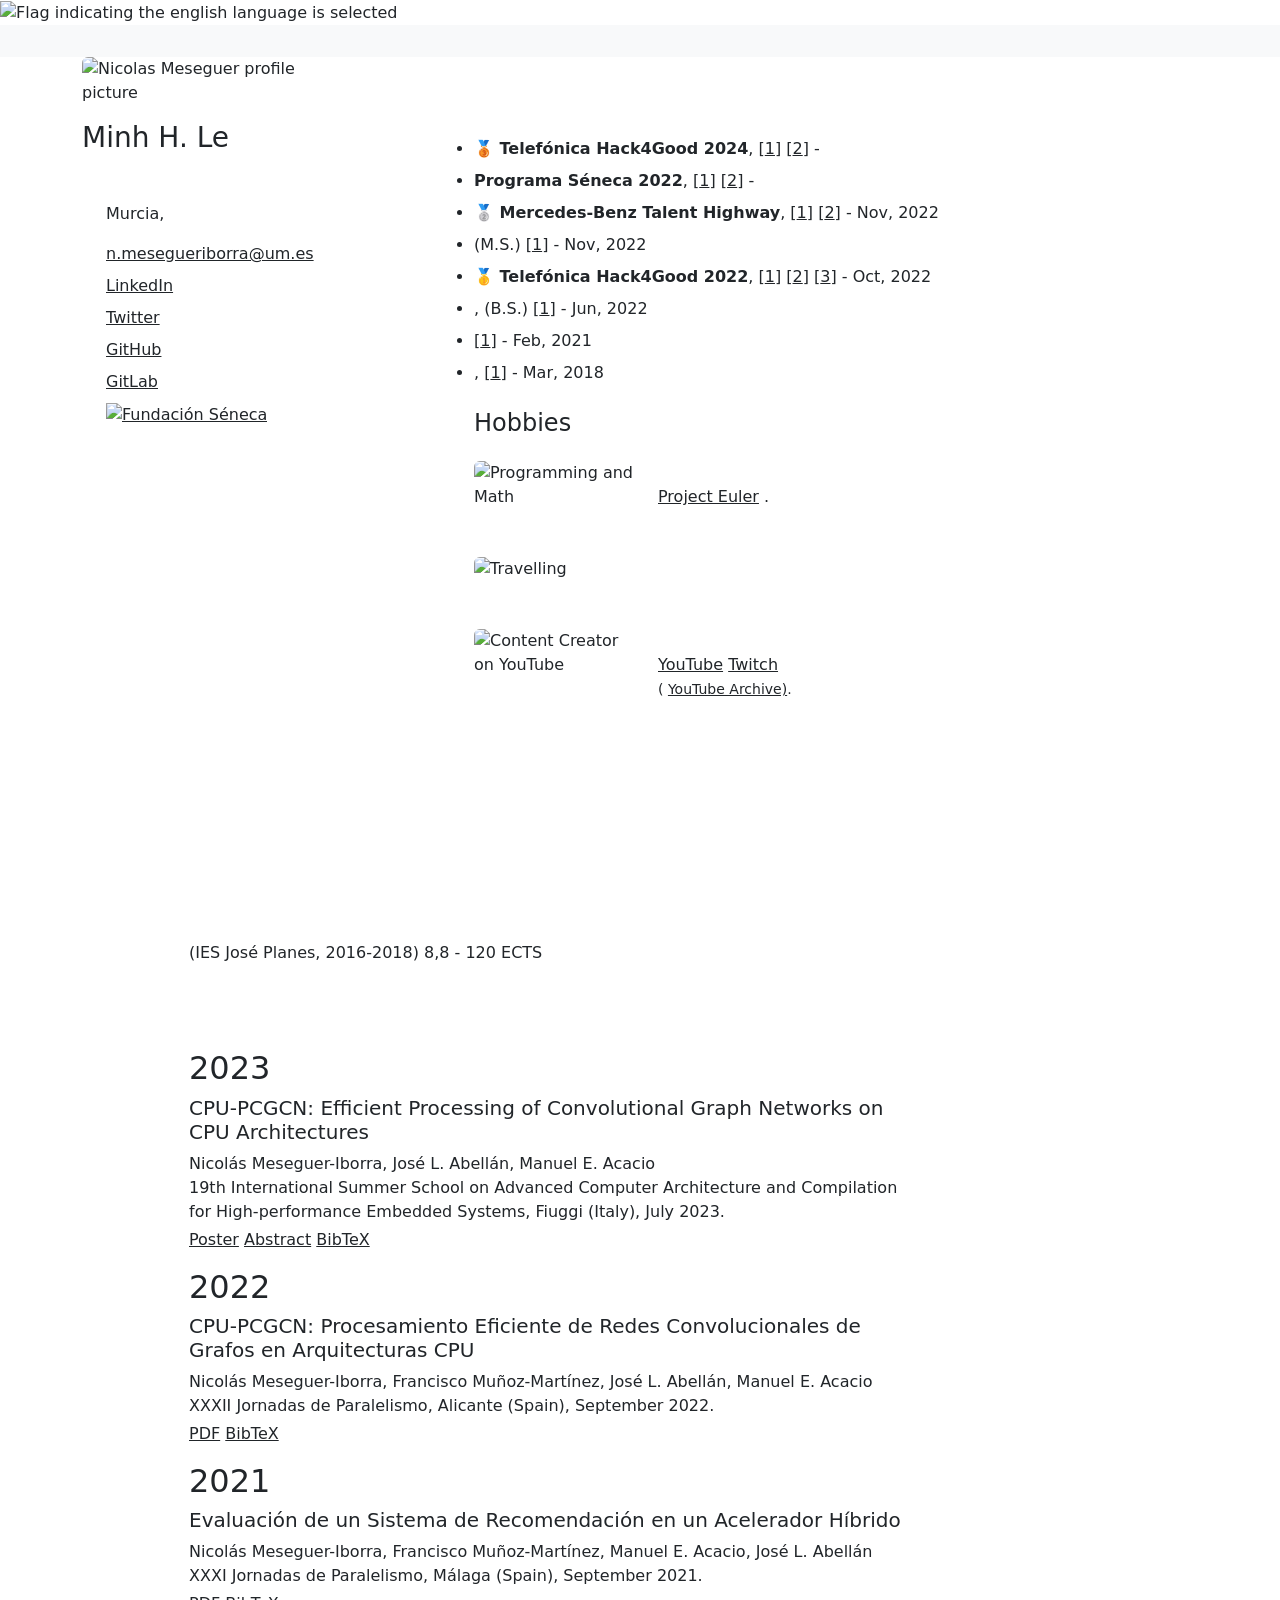
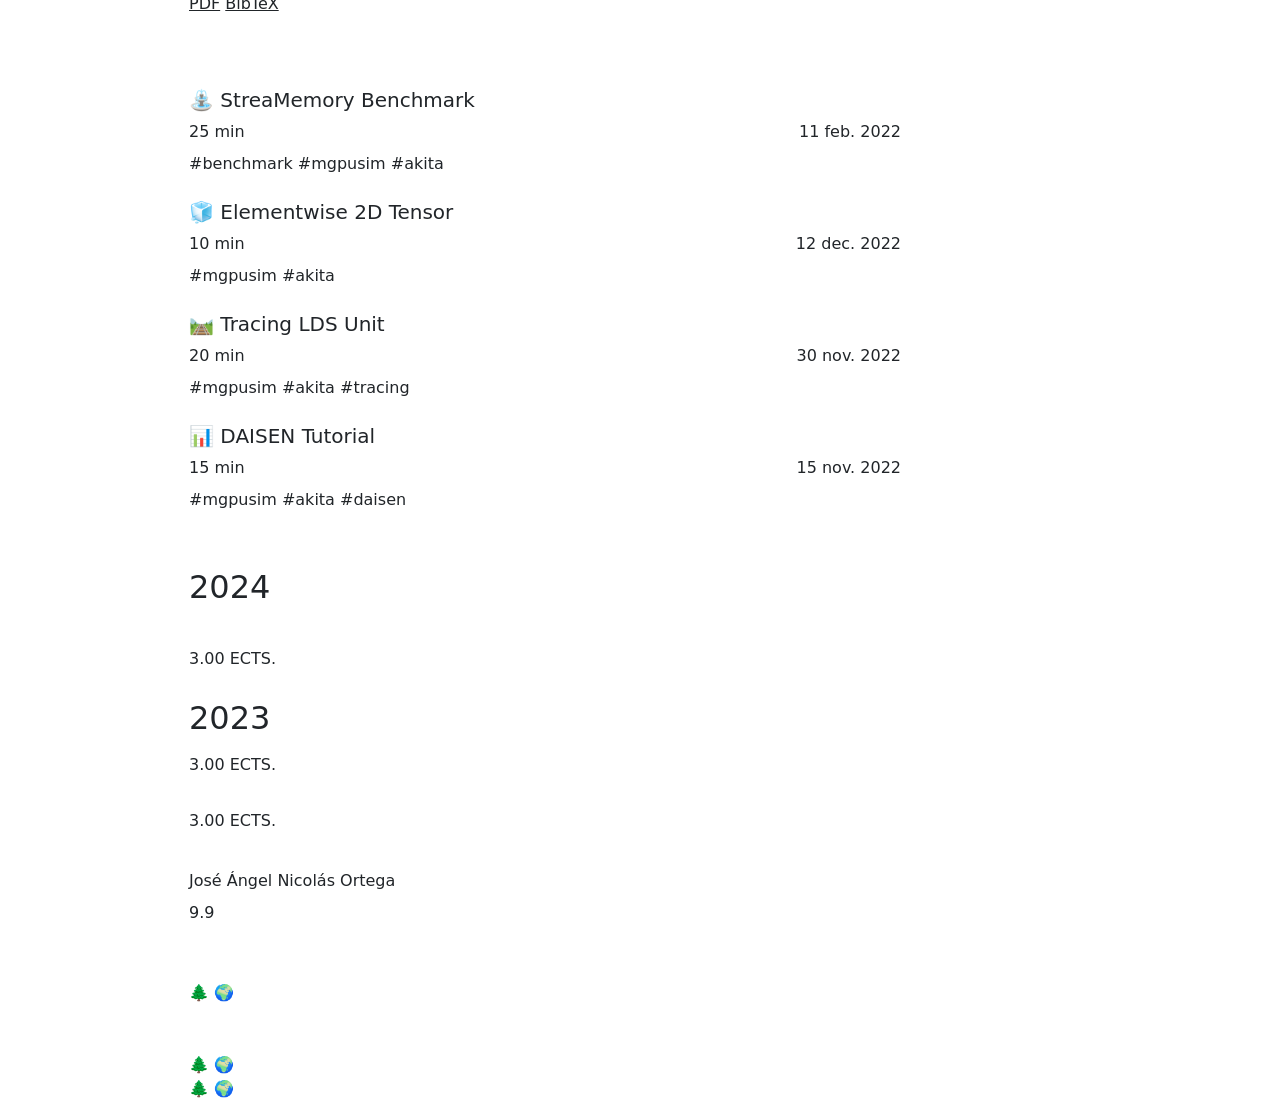
==== index.html @ ec95bd64 "Update index.html" ====
<!DOCTYPE html>
<html lang="en">

	<head>

		<!-- Meta tags -->
		<meta charset="UTF-8">
		<meta name="viewport" content="width=device-width, initial-scale=1.0">
		<meta http-equiv="X-UA-Compatible" content="ie=edge">

		<meta name="description" content="Nicolas Meseguer's website, biography, education, previous experience and published papers."/>
		<meta name="keywords" content="nicolasmeseguer, NicolasMeseguer, Nicolas Meseguer, nicolas meseguer youtube, nicolas meseguer github, nicolas meseguer murcia, nicolas meseguer cv, nicolas meseguer portfolio"/>
		
		<meta name="author" content="Nicolas Meseguer" />
		<meta name="copyright" content="Work protected by copyright; no distribution without permission." />
		
		<!-- Title + Icon -->
		<title>Nicolas Meseguer</title>
		<link rel="icon" type="image/x-icon" href="assets/documents/imgs/NicolasMeseguer.ico">

		<!-- Improve SEO -->
		<meta name="robots" content="index,follow" />

		<!-- Styles -->
		<link href="https://cdn.jsdelivr.net/npm/bootstrap@5.2.0-beta1/dist/css/bootstrap.min.css" rel="stylesheet" integrity="sha384-0evHe/X+R7YkIZDRvuzKMRqM+OrBnVFBL6DOitfPri4tjfHxaWutUpFmBp4vmVor" crossorigin="anonymous">
		<link rel="stylesheet" href="https://site-assets.fontawesome.com/releases/v6.2.1/css/all.css">
		<link rel="stylesheet" href="https://cdnjs.cloudflare.com/ajax/libs/toastr.js/latest/toastr.min.css">
		<link rel="stylesheet" href="https://cdn.rawgit.com/jpswalsh/academicons/master/css/academicons.min.css">
		<link rel="stylesheet" href="assets/css/main.css">

	</head>

	<!-- Google tag (gtag.js) & Google Analytics -->
	<script>
        fetch('./assets/js/config.json')
            .then(response => response.json())
            .then(config => {
                const scriptTag = document.createElement('script');
                scriptTag.async = true;
                scriptTag.src = `https://www.googletagmanager.com/gtag/js?id=${config.googleAnalyticsMeasurementId}`;
                document.head.appendChild(scriptTag);

                window.dataLayer = window.dataLayer || [];
                function gtag(){dataLayer.push(arguments);}
                gtag('js', new Date());

                gtag('config', config.googleAnalyticsMeasurementId);
            })
            .catch(error => console.error('Error loading the configuration:', error));
    </script>

	<body>

		<!-- Bottom rounded button -->
		<div class="options-button" id="options-toggler"><i class="fa-light fa-arrows-repeat"></i></div>
		<div class="options-button" id="theme"><i class="fa-duotone fa-lightbulb"></i></div>
		<div class="options-button" id="lan"><img class="lang-flag" src="https://flagcdn.com/w20/us.png" alt="Flag indicating the english language is selected"></div>


		<!-- Navbar  -->
		<nav id="top-nav" class="navbar navbar-expand-md navbar-light bg-light flex-md-nowrap flex-wrap">
			<div class="container justify-content-center">
				<button class="navbar-toggler" type="button" data-bs-toggle="collapse" data-bs-target="#collapsingNavbar3">
					<span class="navbar-toggler-icon"></span>
				</button>
				<div class="navbar-collapse collapse flex-grow-1 justify-content-center" id="collapsingNavbar3">
					<ul class="navbar-nav mx-auto language" id="navbarList">
						<li class="nav-item">
							<a class="nav-link active" id="aboutme" href="#" 
								data-es="Sobre Mi" 
								data-en="About Me">
							</a>
						</li>
						<li class="nav-item">
							<a class="nav-link" id="education" href="#" 
								data-es="Educación" 
								data-en="Education">
						</a>
						</li>
						<li class="nav-item">
							<a class="nav-link" id="publications" href="#" 
								data-es="Publicaciones" 
								data-en="Publications">
						</a>
						</li>
						<li class="nav-item">
							<a class="nav-link" id="blog" href="#" 
								data-es="Blog" 
								data-en="Blog">
							</a>
						</li>
						<li class="nav-item">
							<a class="nav-link" id="academic" href="#" 
								data-es="Enseñanza" 
								data-en="Academic">
							</a>
						</li>
						<li class="nav-item">
							<a class="nav-link" id="projects" href="#" 
								data-es="Proyectos" 
								data-en="Side Projects">
							</a>
						</li>
						<li class="nav-item">
							<a class="nav-link" id="conferences" href="#" 
								data-es="Conferencias" 
								data-en="Conferences">
							</a>
						</li>
						<li class="nav-item">
							<a class="nav-link" id="experience" href="#" 
								data-es="Experiencia" 
								data-en="Experience">
							</a>
						</li>
						<!-- Example using Photos -->
						<!-- <li class="nav-item">
							<a class="nav-link" id="photos" href="#" 
								data-es="Fotos" 
								data-en="Photos">
							</a>
						</li> -->
					</ul>
				</div>
			</div>
		</nav>

		<div class="container" id="main-content">
			<div class="row content" id="section-content">
				
				<!-- Minh H. Le profile and contact info -->
				<div id="leftPanel" class="col-md-3 language">
					<div class="row mb-3">
						<div class="col">
							<img src="assets/documents/imgs/NicolasMeseguer.webp" class="rounded me-auto d-block img-fluid profilepicture" alt="Nicolas Meseguer profile picture">
						</div>
					</div>

					<h3 class="mb-2">Minh H. Le</h3>

					<p class="mb-4">
						<span class="t-secondary" data-es="Estudiante de doctorado en Arquitectura de Computadores en la Universidad de Murcia y CTO en " 
						data-en="Ph.D. Air Traffic Management Student at Nanyang Technological University, Singapore."
					</p>
					
					<div class="row mb-2">
						<div class="col-1">
							<i class="fal fa-map-marker-alt" aria-hidden="true"></i>
						</div>

						<div class="col-10">
							<span 
								data-es="Área Metropolitana" 
								data-en="Nanyang Technological University">
							</span> 
							<br/>
							Murcia, 
							<span 
								data-es="España" 
								data-en="Singapore">
							</span>
						</div>
					</div>

					<div class="row mb-2">
						<div class="col-1">
							<i class="ai ai-cv" aria-hidden="true"></i>
						</div>

						<div class="col-10">
							<a href="assets/documents/NicolasMeseguerCV.pdf" class="link-dark" target="_blank" data-es="CV [Actualizado 03/2024]" data-en="CV [Updated 03/2024]"></a>
						</div>
					</div>

					<div class="row mb-2">
						<div class="col-1">
							<i class="fa-regular fa-envelope" aria-hidden="true"></i>
						</div>

						<div class="col-10">
							<a href="mailto:n.mesegueriborra@um.es" class="link-dark">n.mesegueriborra@um.es</a>
						</div>
					</div>

					<div class="row mb-2">
						<div class="col-1">
							<i class="fa-brands fa-linkedin" aria-hidden="true"></i>
						</div>

						<div class="col-10">
							<a href="https://www.linkedin.com/in/nicolasmeseguer/" class="link-dark" target="_blank">LinkedIn</a>
						</div>
					</div>

					<div class="row mb-2">
						<div class="col-1">
							<i class="fa-brands fa-twitter" aria-hidden="true"></i>
						</div>

						<div class="col-10">
							<a href="https://twitter.com/NicolasMeseguer" class="link-dark" target="_blank">Twitter</a>
						</div>
					</div>

					<div class="row mb-2">
						<div class="col-1">
							<i class="fab fa-github" aria-hidden="true"></i>
						</div>

						<div class="col-10">
							<a href="https://github.com/NicolasMeseguer" class="link-dark" target="_blank">GitHub</a>
						</div>
					</div>

					<div class="row mb-2">
						<div class="col-1">
							<i class="fab fa-gitlab" aria-hidden="true"></i>
						</div>

						<div class="col-10">
							<a href="https://gitlab.com/NicolasMeseguer" class="link-dark" target="_blank">GitLab</a>
						</div>
					</div>

					<div class="row mb-2">
						<div class="col-1">
							<i class="fa-solid fa-plus"></i>
						</div>

						<div class="col-10">
							<a href="https://fseneca.es/tfs/fpi/ficha/8362" class="link-dark" target="_blank"><img class="fseneca" src="/assets/documents/imgs/fseneca-color.svg" alt="Fundación Séneca"></a>
						</div>
					</div>
				</div>

				<!-- About Me -->
				<div class="col-md-8 offset-md-1 mb-5 active" id="aboutmeContent">
					<div class="container">
						<div class="row language">
							<p class="mt-2 justify" 
								data-es="Nace en Murcia, España en 1997. En 2021 obtiene el grado de ingeniería informática por la Universidad Católica San Antonio de Murcia con mención honorífica a la excelencia académica. A continuación cursa el máster en la Universidad de Murcia obteniendo el título de máster en nuevas tecnologías en informática en el año 2022. Además, obtuvo una beca de iniciación a la investigación de la Universidad Católica San Antonio de Murcia con duración de 6 meses en el año 2021. En el año 2022 obtiene una beca de la Fundación Séneca para realizar la tesis doctoral en la Universidad de Murcia, donde participa en actividades docentes a partir del año 2023, ese mismo año funda Mowatave, una empresa de desarrollo software, desempeñando el rol de CTO y liderando el equipo técnico. Posee comunicaciones en congresos nacionales. Domina las lenguas español e inglés." 
								data-en="Born in Murcia, Spain in 1997. In 2021 he obtained a degree in computer engineering from the Universidad Católica San Antonio de Murcia with honorable mention for academic excellence. He then studied a master's degree at the University of Murcia obtaining a master's degree in new technologies in computer science in 2022. In addition, he received a research initiation scholarship from the Universidad Católica San Antonio de Murcia for a period of six months in in 2021. In 2022 he obtained a scholarship from the Fundación Séneca to undertake a doctoral thesis at the University of Murcia, where he participates in teaching activities from 2023. That same year he founded Mowatave, a software development company, serving as the CTO and leading the technical team. He has presented at national conferences and is proficient in both Spanish and English.">
							</p>
							
							<h4 id="researchinterestsH4" class="mt-2" 
								data-es="Áreas de Investigación" 
								data-en="Research Interests">
							</h4>

							<p class="mt-1"
								data-es="Arquitectura de computadores, redes de interconexión y aceleradores de aprendizaje profundo (aceleradores a nivel de hardware), sin embargo mis estudios de doctorado se centran en arquitecturas de GPUs, concretamente en los nuevos componentes de las futuras generaciones de tarjetas gráficas de NVIDIA y AMD. Para ello actualmente estoy utilizando MGPUSim, un simulador a nivel de eventos para GPUs."
								data-en="Computer architecture, interconnection networks and deep learning accelerators, however my PhD studies are focused on GPU architectures, specifically on the new components of the future generations of NVIDIA and AMD graphics cards. To this end I am currently using MGPUSim, a software event-based GPU simulator.">
							</p>

							<h4 id="honors-and-awards" class="mt-2" data-es="Premios y Distinciones" data-en="Honors and Awards"></h4>

							<ul class="mt-1">

								<li class="abme-honors-bullet">
									<strong>🥉 Telefónica Hack4Good 2024</strong>, <span data-es="con una plataforma para telemedicina integral con varios actores" data-en="with a comprehensive telemedicine platform with several stakeholders"></span> 
									[<a href="./assets/documents/HackForGood2024NicolasMeseguer.pdf" class="link-dark" target="_blank">1</a>]
									[<a href="https://www.ucam.edu/noticias/inteligencia-artificial-aplicada-salud-propuesta-ganadora-del-hackforgood-celebrado-ucam" class="link-dark" target="_blank">2</a>] 
									- <span data-es="Mar, 2024" data-en="Mar, 2024"></span>
								</li>

								<li class="abme-honors-bullet mt-2">
									<strong>Programa Séneca 2022</strong>, <span data-es="Formación de Personal Investigador en Universidades y Organismos Públicos de Investigación de la Región de Murcia" data-en="research contract at the University of Murcia"></span> 
									[<a href="https://fseneca.es/tfs/fpi/ficha/8362" class="link-dark" target="_blank">1</a>]
									[<a href="https://fseneca.es/web/convocatoria/642" class="link-dark" target="_blank">2</a>] 
									- <span data-es="Dic, 2022" data-en="Dec, 2022"></span>
								</li>

								<li class="abme-honors-bullet mt-2">
									<strong>🥈 Mercedes-Benz Talent Highway</strong>, <span data-es="con un modelo analítico de mercado predictivo" data-en="with a predictive analytical market model"></span> 
									[<a href="./assets/documents/MercedesBenz2022NicolasMeseguer.pdf" class="link-dark" target="_blank">1</a>] 
									[<a href="./assets/documents/imgs/honors_awards/NicolasMeseguerMercedes-Benz.jpg" class="link-dark" target="_blank">2</a>] 
									- Nov, 2022
								</li>

								<li class="abme-honors-bullet mt-2">
									<strong><span data-es="Beca Universitaria" data-en="University scholarship"></span></strong> <span data-es="para el máster" data-en="for the master's degree"></span> (M.S.)
									[<a href="./assets/documents/NicolasMeseguerScholarship.pdf" class="link-dark" target="_blank">1</a>] 
									- Nov, 2022
								</li>

								<li class="abme-honors-bullet mt-2">
									<strong>🥇 Telefónica Hack4Good 2022</strong>, <span data-es="con una aplicación contra el desperdicio cero de alimentos" data-en="with an application against zero food waste"></span>
									[<a href="./assets/documents/HackForGood2022NicolasMeseguer.pdf" class="link-dark" target="_blank">1</a>]
									[<a href="https://www.ucam.edu/noticias/investigacion-salud-deporte-protagonistas-actividades-ucam" class="link-dark" target="_blank">2</a>]
									[<a href="https://www.linkedin.com/posts/universidad-catolica-san-antonio-de-murcia_secyt22-investigaciaejn-salud-activity-6989572524854382592-zMr4" class="link-dark" target="_blank">3</a>] 
									- Oct, 2022
								</li>

								<li class="abme-honors-bullet mt-2">
									<strong><span data-es="Premio Extraordinario" data-en="Extraordinary Award"></span></strong>, <span data-es="por el mejor Expediente Académico en Ingeniería Informática" data-en="for the Best Computer Engineering Academic Record"></span> (B.S.)
									[<a href="./assets/documents/imgs/honors_awards/NicolasMeseguerAward.jpg" class="link-dark" target="_blank">1</a>] 
									- Jun, 2022
								</li>

								<li class="abme-honors-bullet mt-2">
									<strong><span data-es="Beca de Iniciación a la Investigación" data-en="Research Initiation Scholarship"></span></strong> <span data-es="para jóvenes investigadores prometedores" data-en="for promising young researchers"></span>
									[<a href="./assets/documents/NicolasMeseguerResearchGrant.pdf" class="link-dark" target="_blank">1</a>] 
									- Feb, 2021
								</li>

								<li class="abme-honors-bullet mt-2">
									<strong><span data-es="Beca Erasmus+" data-en="Erasmus+ Scholarship"></span></strong>, <span data-es="para unas prácticas europeas" data-en="for a european internship"></span>
									[<a href="./assets/documents/imgs/honors_awards/NicolasMeseguerGermany.png" class="link-dark" target="_blank">1</a>] 
									- Mar, 2018
								</li>
							</ul>

							<h4 id="hobbiesH4" class="mt-2">Hobbies</h4>

							<div class="container">
								<div class="row mt-3">
									<div class="thumbnail col-md-3">
										<img class="rounded mx-auto d-block img-fluid" src="/assets/documents/imgs/hobbies/NicolasMeseguerProgramming.webp" alt="Programming and Math">
									</div>
									<div class="col-md-9" id="hobbie1">
										<b 
											data-es="Programación + Mates" 
											data-en="Programming + Math">
										</b>

										<br />
										<p class="mt-2 d-inline justify"
											data-es="Desde pequeño sentí curiosidad por saber cómo se creaban los escenarios (visualmente) de los diferentes videojuegos; cómo los motores gráficos conseguían lo que yo consideraba en aquella época unos 'gráficos increíbles'. Motivado por esto y por mi pasión por la programación, he incluido los ejercicios de"
											data-en="Since I was a child I was curious to know how the scenarios were created (visually) in different videogames; how the graphics engines managed to achieve, what I considered at that time to be, 'unbelievable graphics'. Motivated by this and by my passion for programming, I've included the exercises in">
										</p>

										<a href="https://projecteuler.net/" class="link-dark" target="_blank">Project Euler</a> <span data-es="en mi" data-en="into my"></span> <a href="https://github.com/NicolasMeseguer/Toolbox" class="link-dark" target="_blank"><span data-es="propio repositorio de código abierto" data-en="own open-source repository"></span></a>.

									</div>
								</div>

								<div class="row mt-5">
									<div class="thumbnail col-md-3">
										<img class="rounded mx-auto d-block img-fluid" src="/assets/documents/imgs/hobbies/NicolasMeseguerTailandia.webp" alt="Travelling">
									</div>
									<div class="col-md-9" id="hobbie2">
										<b 
											data-es="Viajar" 
											data-en="Travelling">
										</b>

										<br />
										<p class="mt-2 d-inline justify"
											data-es="Decidí viajar a Alemania para hacer unas prácticas el mismo año que terminé el grado superior. Desde entonces, me he propuesto ir a un lugar nuevo al menos una vez al año. He recorrido Italia, conducido en moto a través de Tailandia (sin embargo, la pandemia me lo ha puesto bastante dificil estos últimos años)."
											data-en="I opted to move to Germany for an internship the same year I finished my undergraduate degree (HNC). Since then, I've made it a goal to go to a new location at least once a year. I've been across Italy and Thailand since then (although the pandemic has hampered my progress quite a bit this last years).">
										</p>

									</div>
								</div>
								
								<div class="row mt-5">
									<div class="thumbnail col-md-3">
										<img class="rounded mx-auto d-block img-fluid" src="/assets/documents/imgs/hobbies/NicolasMeseguerYouTube.webp" alt="Content Creator on YouTube">
									</div>
									<div class="col-md-9" id="hobbie3">
										<b 
											data-es="Filmaker (casi nunca)" 
											data-en="Video Creator (rarely)">
										</b>

										<br />
										<p class="mt-2 d-inline justify"
											data-es="Me gusta compartir mis experiencias en el campo de la tecnología. Llevo viendo vídeos en internet desde que tengo uso de razón, así que en 2018 decidí crearme un canal de"
											data-en="I enjoy sharing my experiences, particularly in the field of technology. I've been watching videos on the internet for as long as I can remember, so in 2018 I decided to start a">
										</p>

										<a href="https://www.youtube.com/c/NicolasMeseguer" class="link-dark" target="_blank">YouTube</a><span data-es="." data-en=""></span>

										<span
											data-es="Algunos vídeos tienen más de 150 mil visitas a día de hoy... ¿No es increíble? Si tienes suerte puedes encontrarme por"
											data-en="channel. Some videos have already received over 150 thousand views as of today... Isn't it amazing? If lucky enough you can find me at">
										</span>

										<a href="https://www.twitch.tv/nicolasmeseguerr" class="link-dark" target="_blank">Twitch</a>
										
										</br>

										<span class="lucida-console small">(<i class="fa-light fa-share-from-square"></i> <a href="https://www.youtube.com/@NicolasMeseguerArchive" class="link-dark" target="_blank">YouTube Archive)</a>.</span>

									</div>
								</div>
							</div>
						</div>
					</div>
				</div>


				<!-- Education -->
				<div class="col-md-8 offset-md-1 mb-5" id="educationContent">
					<div class="container">
						<div class="row mt-2 language">
							<h2 
								data-es="Doctorado en Arquitectura de Computadores"
								data-en="Ph.D. in Computer Architecture"></h2>
							<div class="trnsf-thin" 
								data-es="(Universidad de Murcia, 2022-2026)" 
								data-en="(University of Murcia, 2022-2026)"></div>

							<p class="mt-1 justify"
								data-es="
								El diseño del sistema de memoria es un componente clave de cualquier arquitectura, y mucho más crucial en las arquitecturas heterogéneas, que están surgiendo como resultado de la ralentización de la Ley de Moore.

								Aunque las jerarquías de memoria en las arquitecturas de propósito general se han explorado ampliamente a lo largo de los años, los aceleradores de dominio específico tienen restricciones que introducen variaciones en algunas características esenciales. Además, a medida que la capacidad de cálculo de estas arquitecturas heterogéneas crece, también lo hace la necesidad de poder recuperar datos con los que operar, lo que aumenta la presión sobre el diseño del sistema de memoria.

								El objetivo general de este trabajo es sugerir enfoques para abordar dos preocupaciones trascendentales en el diseño del sistema de memoria de un procesador heterogéneo. Por un lado, organizaciones novedosas para las estructuras de memoria empleadas por los núcleos (considerando los aceleradores de deep learning en este caso), a través de las cuales se podrá responder a la exigencia de un ancho de banda cada vez mayor. Por otro lado, investigaremos alternativas a los conceptos actuales de memoria virtual para compartir de forma más eficiente el mismo espacio de memoria entre los núcleos de propósito general y los aceleradores.
								"

								data-en="
								The design of the memory system is a key component of any computer architecture, and it is much more crucial in the heterogeneous architectures that are emerging as a result of Moore's Law slowing.

								Although memory hierarchies in general-purpose architectures have been extensively explored over the years, domain-specific accelerators have restrictions that introduces variances in some essential features. Furthermore, as the computational capability of these heterogeneous architectures grows, so does the requirement to be able to retrieve data with which to operate, increasing the pressure on the design of the memory system.

								The overarching goal of this work is to suggest approaches for addressing two transcendental concerns in the design of a heterogeneous processor's memory system. On the one hand, novel organizations for the memory structures employed by cores (considering deep learning accelerators in this case), through which it will be possible to respond to the requirement for ever-increasing bandwidth. On the other hand, we will investigate alternatives to present virtual memory concepts in order to more efficiently share the same memory space across general purpose cores and accelerators.
								">
								
							</p>

							<div class="trnsf-thin">
								<span 
									data-es="Tésis:"
									data-en="Dissertation:">
								</span>
								<span class="trnsf-italic"
									data-es="Por determinar (finales~2026)."
									data-en="TBD (late~2026).">
								</span>
							</div>

						</div>

						<div class="row mt-3 language">
							<h2 
								data-es="Máster en Arquitecturas de Altas Prestaciones y Supercomputación"
								data-en="M.S. in High Performance Architectures and Supercomputing"></h2>
							<div class="trnsf-thin"
								data-es="(Universidad de Murcia, 2021-2022) 9,24 - 60 ECTS"
								data-en="(University of Murcia, 2021-2022) 9,24 - 60 ECTS">
							</div>

							<p class="mt-1 justify"
								data-es="
								Diseño de arquitecturas multinúcleo de alto rendimiento, incluyendo la microarquitectura de cada uno de los núcleos de procesamiento, las cachés y la red de interconexión.
								Comprender los mecanismos a través de los cuales se puede lograr una comunicación eficiente entre los núcleos (el protocolo de coherencia de la caché).
								Evaluar el impacto de las diferentes técnicas arquitectónicas en el rendimiento y el consumo de energía de las arquitecturas multinúcleo de alto rendimiento.
								Estándares de programación paralela: paradigmas de memoria compartida (OpenMP) e interfaz de paso de mensajes (MPI) + paradigmas híbridos (como MPI+OpenMP y OpenMP+CUDA).
								Nociones de programación paralela, algoritmos y bibliotecas matriciales eficientes en sistemas de alto rendimiento (BLAS, Intel MKL, cuBLAS, ScaLAPACK).
								Administración de sistemas de alto rendimiento (almacenamiento RAID, reglas de cortafuegos, protocolos de red, gestor de módulos, sistema de colas, arranque en red).
								"

								data-en="
								Design high-performance multi-core architectures, including the microarchitecture of each of the processing cores, the caches and the interconnection network.
								Understand the mechanisms through which efficient communication between cores can be achieved (the cache coherence protocol).
								Assess the impact of different architectural techniques on the performance and power consumption of high-performance multi-core architectures.
								Parallel programming standards: shared memory paradigms (OpenMP) and message passing interface (MPI) + hybrid paradigms (such as MPI+OpenMP and OpenMP+CUDA).
								Notions of parallel programming and efficient matrix algorithms and libraries in high-performance systems (BLAS, Intel MKL, cuBLAS, ScaLAPACK).
								High performance system administration (RAID storage, firewall rules, network protocols, module manager, queuing system, network boot).
								">
								
							</p>

							<div class="trnsf-thin">
								<span
									data-es="TFM:"
									data-en="Thesis:">
								</span>
								<span class="trnsf-italic">
									<a href="./assets/documents/dissertations/NICOLASMESEGUER_CPU-PCGCN_efficient_processing_of_graph_convolutional_networks_on_CPU_architectures.pdf" class="link-dark" target="_blank"
									data-es="CPU-PCGCN, procesamiento eficiente de redes convolucionales grafos en arquitecturas CPU."
									data-en="CPU-PCGCN, efficient processing of graph convolutional networks on CPU architectures.">
								</a>
								</span>
							</div>
							<div class="trnsf-thin">
								<span
									data-es="[encuentra el repositorio"
									data-en="[find the repository">
								</span>
								<a href="https://github.com/NicolasMeseguer/pcgcn" class="link-dark" target="_blank" 
									data-es="aquí]"
									data-en="here]">
								</a>
							</div>

						</div>

						<div class="row mt-3 language">
							<h2 
								data-es="Alumno Interno, Machine Learning y Deep Learning"
								data-en="Intern Student, Machine Learning and Deep Learning">
							</h2>
							<div class="trnsf-thin" 
								data-es="(Univerisdad Católica de Murcia, 2019-2020) - 12 ECTS" 
								data-en="(Catholic University of Murcia, 2019-2020) - 12 ECTS">
							</div>

							<p class="mt-1 justify" 
								data-es="
								Introducción a Machine Learning (ML) y a las nociones que sustentan el cálculo de diferentes modelos de Deep Neural Networks (DNNs), como MLPs, CNNs o RNNs.
								Durante mi estancia de prácticas, desarrollé una red neuronal completamente conectada (FC) y una convolucional (CNN) en C, mejorando la eficiencia de la caché (memoria dinámica, punteros, registros de memoria) y las operaciones matriciales para acelerar el cálculo. 
								Esta aplicación se distribuye abiertamente a la comunidad científica; es totalmente modular y fácil de usar.
								"

								data-en="
								Introduction to Machine Learning (ML) and the notions underpinning the computation of different Deep Neural Networks (DNNs) models, such as MLPs, CNNs, or RNNs.
								During my time as an intern student, I developed a fully connected (FC) and a convolutional neural network (CNN) in C, improving cache efficency (dynamic memory, pointers, memory registers) and matrix operations to speed up the calculation. 
								This application is openly distributed to the scientific commmunity; it is totally modular and user-friendly.
								">
							</p>

							<div class="trnsf-thin">
								<span
									data-es="[encuentra la aplicación"
									data-en="[find the application">
								</span>
								<a href="https://github.com/NicolasMeseguer/DNN" class="link-dark" target="_blank" 
									data-es="aquí]"
									data-en="here]">
								</a>
							</div>

						</div>

						<div class="row mt-3 language">
							<h2 
								data-es="(Honorífico) Grado en Ingeniería Informática"
								data-en="(Hons) B.S. in Computer Engineering">
							</h2>
							<div class="trnsf-thin" 
								data-es="(Univerisdad Católica de Murcia, 2018-2021) 9,3 - 240 ECTS" 
								data-en="(Catholic University of Murcia, 2018-2021) 9,3 - 240 ECTS">
							</div>

							<p class="mt-1 justify"
								data-es="
								Estructuras de datos (pilas, colas, listas, grafos), algoritmos (ordenación, hashing, backtracking), 
								bases de datos (relacionales y no relacionales), programación paralela (OMP y CUDA), 
								arquitectura de ordenadores (MIPS, modelo Von Neumann, segmentación, multiciclo y monociclo), 
								cálculo y álgebra lineal, redes, sistemas operativos y seguridad informática (curso CISCO), 
								metodologías ágiles e ingeniería del software, programación visual avanzada, sistemas inteligentes (Python), 
								apps móviles nativas y apps web progresivas, etc."

								data-en="
								Data structures (stacks, queues, lists, graphs), algorithms (sorting, hashing, backtracking), 
								databases (relational and no relational), parallel programming (OMP and CUDA), 
								computer architecture (MIPS, Von Neumann model, segmentation, multicycle and monocycle), 
								calculus and linear algebra, networks, operating systems and computer security (CISCO course), 
								agile methodologies and software engineering, advanced visual programming, smart systems (Python), 
								native mobile apps and progressive web apps, etc.">
								
							</p>

							<div class="trnsf-thin">
								<span
									data-es="TFG:"
									data-en="Thesis:">
								</span>
								<span class="trnsf-italic">
									<a href="./assets/documents/dissertations/NICOLASMESEGUER_Implementation_and_evaluation_of_the_DLRM_model_in_an_ASIC_accelerator_simulated_by_STONNE.pdf" class="link-dark" target="_blank"
									data-es="Implementación y evaluación del modelo DLRM en un acelerador ASIC simulado por STONNE"
									data-en="Implementation and evaluation of the DLRM model in an ASIC accelerator simulated by STONNE.">
								</a>
								</span>
							</div>

						</div>

						<div class="row mt-3 language">
							<h2 
								data-es="Grado Superior en Desarrollo de Aplicaciones Web"
								data-en="HNC Web App Developer">
							</h2>
							<div class="trnsf-thin">(IES José Planes, 2016-2018) 8,8 - 120 ECTS </div>

							<p class="mt-1 justify"

								data-es="Desarrollar, implementar y mantener aplicaciones web (enfoque MVC), 
								independientemente del modelo utilizado y utilizando tecnologías específicas (Laravel, Symfony, Java, React.js o Node.js), 
								garantizando el acceso seguro a los datos (MySQL, XML o Ajax) y cumpliendo los criterios de accesibilidad, 
								usabilidad y calidad (Doctrine2, Ruby, SASS, Compass) exigidos por los estándares establecidos."

								data-en="Developing, implementing and maintaining web applications (MVC approach), 
								irrespective of the model used and using specific technologies (Laravel, Symfony, Java, React.js or Node.js), 
								guaranteeing secure access to data (MySQL, XML or Ajax) and complying with the accessibility, 
								usability and quality criteria (Doctrine2, Ruby, SASS, Compass) required by established standards.">
							</p>

						</div>
					</div>
				</div>


				<!-- Publications -->
				<div class="col-md-8 offset-md-1 mb-5" id="publicationsContent">
					<div class="container">

						<!-- Each new year -->
						<div class="row mt-3">
							<h2 class="pub-year-h2">2023</h2>

							<!-- Each new publication inside the given year -->
							<div class="pub-block">
								<!-- Title -->
								<div class="lucida-console h5">CPU-PCGCN: Efficient Processing of Convolutional Graph Networks on CPU Architectures</div>
								<!-- Authors -->
								<div class="pub-authors mt-1"><span class="pub-author">Nicolás Meseguer-Iborra</span>, José L. Abellán, Manuel E. Acacio</div>
								<!-- Place -->
								<div class="pub-congress">19th International Summer School on Advanced Computer Architecture and Compilation for High-performance Embedded Systems, Fiuggi (Italy), July 2023.</div>
								<!-- Links -->
								<div class="mt-1">
									<span> <i class="far fa-file-pdf"></i> <a href="/assets/documents/publications/2023CPU-PCGCN-Poster.pdf" target="_blank" class="link-dark ">Poster</a> </span>
									<span class="pub-force-margin-left"> <i class="far fa-file-pdf"></i> <a href="/assets/documents/publications/2023CPU-PCGCN-Abstract.pdf" target="_blank" class="link-dark ">Abstract</a> </span>
									<!-- This <a> with id citation, will automatically copy to the clipboard the bibtex citation -->
									<span class="pub-force-margin-left"> <i class="fas fa-quote-left"></i> <a href="#" id="citation" class="link-dark">BibTeX</a> </span>
								</div>
								<!-- Citation -->
								<div class="d-none">
@article{2023cpupcgcn,
	author = {Meseguer-Iborra, Nicolas and Abellán, José L. and Acacio, Manuel E.},
	year = {2023},
	month = {July},
	title = {CPU-PCGCN: Efficient Processing of Convolutional Graph Networks on CPU Architectures},
	journal = {Advanced Computer Architecture and Compilation for High-performance Embedded Systems},
	volume = {19},
	pages = {5--8},
	isbn = {978-90-7842-704-9}
}</div>
							</div>
						</div>

						<div class="row mt-3">
							<h2 class="pub-year-h2">2022</h2>

							<div class="pub-block">
								<div class="lucida-console h5">CPU-PCGCN: Procesamiento Eficiente de Redes Convolucionales de Grafos en Arquitecturas CPU</div>
								<div class="pub-authors mt-1"><span class="pub-author">Nicolás Meseguer-Iborra</span>, Francisco Muñoz-Martínez, José L. Abellán, Manuel E. Acacio</div>
								<div class="pub-congress">XXXII Jornadas de Paralelismo, Alicante (Spain), September 2022.</div>
								<div class="mt-1">
									<span> <i class="far fa-file-pdf"></i> <a href="/assets/documents/publications/2022CPU-PCGCN.pdf" target="_blank" class="link-dark ">PDF</a> </span>
									<span class="pub-force-margin-left"> <i class="fas fa-quote-left"></i> <a href="#" id="citation" class="link-dark">BibTeX</a> </span>
								</div>
								<div class="d-none">
@article{2022cpupcgcn,
	author = {Meseguer-Iborra, Nicolas and Muñoz-Martínez, Francisco and Abellán, José L. and Acacio, Manuel E.},
	year = {2022},
	month = {June},
	title = {CPU-PCGCN: Procesamiento Eficiente de Redes Convolucionales de Grafos en Arquitecturas CPU},
	journal = {Avances en Arquitectura y Tecnología de Computadores},
	volume = {32},
	pages = {445--453},
	isbn = {978-84-1302-185-0}
}</div>
							</div>
						</div>

						<div class="row mt-3">
							<h2 class="pub-year-h2">2021</h2>

							<div class="pub-block">
								<div class="lucida-console h5">Evaluación de un Sistema de Recomendación en un Acelerador Híbrido</div>
								<div class="pub-authors mt-1"><span class="pub-author">Nicolás Meseguer-Iborra</span>, Francisco Muñoz-Martínez, Manuel E. Acacio, José L. Abellán</div>
								<div class="pub-congress">XXXI Jornadas de Paralelismo, Málaga (Spain), September 2021.</div>
								<div class="mt-1">
									<span> <i class="far fa-file-pdf"></i> <a href="/assets/documents/publications/2021DLRM.pdf" target="_blank" class="link-dark">PDF</a> </span>
									<span class="pub-force-margin-left"> <i class="fas fa-quote-left"></i> <a href="#" id="citation" class="link-dark">BibTeX</a> </span>
								</div>
								<div class="d-none">
@article{2021dlrm,
	author = {Meseguer-Iborra, Nicolas and Muñoz-Martínez, Francisco and Acacio, Manuel E. and Abellán, José L.},
	year = {2021},
	month = {June},
	title = {Evaluación de un Sistema de Recomendación en un Acelerador Híbrido},
	journal = {Avances en Arquitectura y Tecnología de Computadores},
	volume = {31},
	pages = {107--115},
	isbn = {978-84-09-32487-3}
}</div>
							</div>
						</div>
					</div>
				</div>

				<!-- Blog -->
				<div class="col-md-8 offset-md-1 mb-5" id="blogContent">
					<div class="container">

						<div class="clickable mt-4 language">
							<div class="d-none">https://nicolasmeseguer.notion.site/StreaMemory-Benchmark-35739f7f69404274a1d287f6827ef203</div>
							<div class="h5">⛲ StreaMemory Benchmark</div>
							<div class="blog-info mt-2">
								<div class="d-inline">
									<i class="fa-light fa-hourglass-clock" aria-hidden="true"></i> 25 min
								</div>

								<div class="float-end d-inline">
									<i class="fa-light fa-calendar" aria-hidden="true"></i> 11 feb. 2022
								</div>
							</div>

							<div class="blog-short mt-2" 
								data-es="Explicación del Stream + Memory benchmark en MGPUSim y los archivos que he tenido que modificar para lograrlo."
								data-en="Explanation of the Stream + Memory benchmark in MGPUSim and the files I had to modify to achieve it.">
							</div>

							<div class="blog-tags mt-1">
								<span class="tag t-sky">#benchmark</span> <span class="tag t-lime">#mgpusim</span> <span class="tag t-purple">#akita</span>
							</div>
						</div>

						<div class="clickable mt-4 language">
							<div class="d-none">https://nicolasmeseguer.notion.site/Elementwise-2D-546f8fe9a8a24852a234bdc28b00cd15</div>
							<div class="h5">🧊 Elementwise 2D Tensor</div>
							<div class="blog-info mt-2">
								<div class="d-inline">
									<i class="fa-light fa-hourglass-clock" aria-hidden="true"></i> 10 min
								</div>

								<div class="float-end d-inline">
									<i class="fa-light fa-calendar" aria-hidden="true"></i> 12 dec. 2022
								</div>
							</div>

							<div class="blog-short mt-2" 
								data-es="Explicación de element-wise para un tensor doble (2D) y un caso práctico de porqué no usar tamaños aleatorios para el tamaño de la matriz."
								data-en="Explanation of element-wise for a double (2D) tensor and a case study of why not to use random sizes for matrix size.">
							</div>

							<div class="blog-tags mt-1">
								<span class="tag t-sky">#mgpusim</span> <span class="tag t-sky">#akita</span>
							</div>
						</div>

						<div class="clickable mt-4 language">
							<div class="d-none">https://nicolasmeseguer.notion.site/Tracing-LDS-Unit-69210a9d8fe44b4a997f8391aa508621</div>
							<div class="h5">🛤️ Tracing LDS Unit</div>
							<div class="blog-info mt-2">
								<div class="d-inline">
									<i class="fa-light fa-hourglass-clock" aria-hidden="true"></i> 20 min
								</div>

								<div class="float-end d-inline">
									<i class="fa-light fa-calendar" aria-hidden="true"></i> 30 nov. 2022
								</div>
							</div>

							<div class="blog-short mt-2"
								data-es="¿Alguna vez has querido adjuntar un tracer a un componente específico dentro de MGPUSim? Incluso si ese 'componente' no es un componente como tal, sino un subcomponente de un componente. Este tutorial te será útil."
								data-en="Have you ever wanted to attach a tracer to a specific component inside MGPUSim? Even if that 'component' is not a component itself but a subcomponent of a component. This tutorial will be helpful.">
							</div>

							<div class="blog-tags mt-1">
								<span class="tag t-sky">#mgpusim</span> <span class="tag t-sky">#akita</span> <span class="tag t-sky">#tracing</span>
							</div>
						</div>

						<div class="clickable mt-4 language">
							<div class="d-none">https://nicolasmeseguer.notion.site/DAISEN-Tutorial-9d041575a9b0489099086152fd9a927e</div>
							<div class="h5">📊 DAISEN Tutorial</div>
							<div class="blog-info mt-2">
								<div class="d-inline">
									<i class="fa-light fa-hourglass-clock" aria-hidden="true"></i> 15 min
								</div>

								<div class="float-end d-inline">
									<i class="fa-light fa-calendar" aria-hidden="true"></i> 15 nov. 2022
								</div>
							</div>

							<div class="blog-short mt-2" 
								data-es="Breve tutorial sobre la herramienta de visualización DAISEN utilizada para MGPUSim. Este tutorial viene acompañado con un kernel de referencia."
								data-en="Brief tutorial about the visualization tool DAISEN used for MGPUSim. This tutorial comes along with a kernel example.">
							</div>

							<div class="blog-tags mt-1">
								<span class="tag t-sky">#mgpusim</span> <span class="tag t-sky">#akita</span> <span class="tag t-sky">#daisen</span>
							</div>
						</div>
						
					</div>
				</div>

				<!-- Academic / Teaching -->
				<div class="col-md-8 offset-md-1 mb-5" id="academicContent">
					<div class="container">

						<!-- Each new year -->
						<div class="row mt-2 language">
							<!-- Year -->
							<h2 class="academic-year-h2">2024</h2>

							<!-- Each subject -->
							<div class="academic-block mt-4">
								<!-- Title -->
								<div class="lucida-console h5 academic-name"> <span data-en="Multi-core and Purpose-built Architectures" data-es="Arquitecturas Multinúcleo y de Propósito Específico (AMPE)"></span></div>
								<!-- Subtitle -->
								<div class="academic-rol mt-1"><span data-en="Teaching Assistant" data-es="Profesor de Prácticas"></span></div>
								<!-- Extra inf -->
								<div class="academic-year">3.00 ECTS. <span data-en="February 2024 - June 2024" data-es="Febrero 2024 - Junio 2024"></span></div>
								<!-- Links -->
								<div class="mt-1"><a href="https://twitter.com/AMPE_UMU" target="_blank" class="link-dark"><i class="fa-brands fa-twitter"></i></a></div>
							</div>
						</div>

						<div class="row mt-4 language">
							<h2 class="academic-year-h2">2023</h2>

							<div class="academic-block">
								<div class="lucida-console h5 academic-name"> <span data-en="Introduction to Operating Systems" data-es="Introducción a Sistemas Operativos (ISO)"></span></div>
								<div class="academic-rol mt-1"><span data-en="Teaching Assistant" data-es="Profesor de Prácticas"></span></div>
								<div class="academic-year">3.00 ECTS. <span data-en="September 2023 - January 2024" data-es="Septiembre 2023 - Enero 2024"></span></div>
							</div>

							<div class="academic-block mt-4">
								<div class="lucida-console h5 academic-name"> <span data-en="Multi-core and Purpose-built Architectures" data-es="Arquitecturas Multinúcleo y de Propósito Específico (AMPE)"></span></div>
								<div class="academic-rol mt-1"><span data-en="Teaching Assistant" data-es="Profesor de Prácticas"></span></div>
								<div class="academic-year">3.00 ECTS. <span data-en="February 2023 - June 2023" data-es="Febrero 2023 - Junio 2023"></span></div>
								<div class="mt-1"><a href="https://twitter.com/AMPE_UMU" target="_blank" class="link-dark"><i class="fa-brands fa-twitter"></i></a></div>
							</div>
						</div>

						<div class="row mt-4 language">
							<h2 class="student-h2" data-es="Alumnos" data-en="Students"></h2>

							<div class="student-block">
								<div class="student-name"> José Ángel Nicolás Ortega </div>
								<div class="mt-1 h5 lucida-console"><span data-en="Register Bank Modeling on GPUs with MGPUSim" data-es="Modelado del Banco de Registros en GPUs con MGPUSim"></span></div>
								<div class="student-mark fireworks">9.9 <span data-es="Sobresaliente - M. Honor" data-en="Outstanding - H.M."></span> </div>
								<div class="mt-2 student-period"> <span data-en="September 2022 - June 2023" data-es="Septiembre 2022 - Junio 2023"></span> </div>
							</div>
						</div>
					</div>
				</div>

				<!-- Conferences -->
				<div class="col-md-8 offset-md-1 mb-5" id="conferencesContent">
					<div class="container language">
						🌲 
						<span 
							data-es="Tienes todo el tiempo en el mundo para diseñar esta página"
							data-en="You have all the time in the world to design this page.">
						</span>
						🌍
						</div>
				</div>

				<!-- Experience -->
				<div class="col-md-8 offset-md-1" id="experienceContent">
					<div class="container language">
						🌲 
						<span 
							data-es="Tienes todo el tiempo en el mundo para diseñar esta página"
							data-en="You have all the time in the world to design this page.">
						</span>
						🌍
						</div>
				</div>

				<!-- Projects -->
				<div class="col-md-8 offset-md-1" id="projectsContent">
					<div class="container language">
						🌲 
						<span 
							data-es="Tienes todo el tiempo en el mundo para diseñar esta página"
							data-en="You have all the time in the world to design this page.">
						</span>
						🌍
						</div>
				</div>

				<!-- Photos -->
				<!-- <div class="col-md-8 offset-md-1 mb-5" id="photosContent">
					<h2 class="section-title language" 
						data-en="Photos" 
						data-es="Fotos">
					</h2>
					<p class="language" 
						data-en="Here you can find some of my photos." 
						data-es="Aquí puedes encontrar algunas de mis fotos.">
					</p>
				</div> -->


			</div>
		</div>


		<!-- Scripts -->
		<script src="https://cdn.jsdelivr.net/npm/bootstrap@5.2.0-beta1/dist/js/bootstrap.bundle.min.js" integrity="sha384-pprn3073KE6tl6bjs2QrFaJGz5/SUsLqktiwsUTF55Jfv3qYSDhgCecCxMW52nD2" crossorigin="anonymous"></script>
		<script src="https://code.jquery.com/jquery-3.6.0.min.js" integrity="sha256-/xUj+3OJU5yExlq6GSYGSHk7tPXikynS7ogEvDej/m4=" crossorigin="anonymous"></script>
		<script src="https://cdnjs.cloudflare.com/ajax/libs/toastr.js/latest/toastr.min.js"></script>
		<script src="assets/js/languageManager.js"></script>
		<script src="assets/js/main.js"></script>
	</body>

</html>
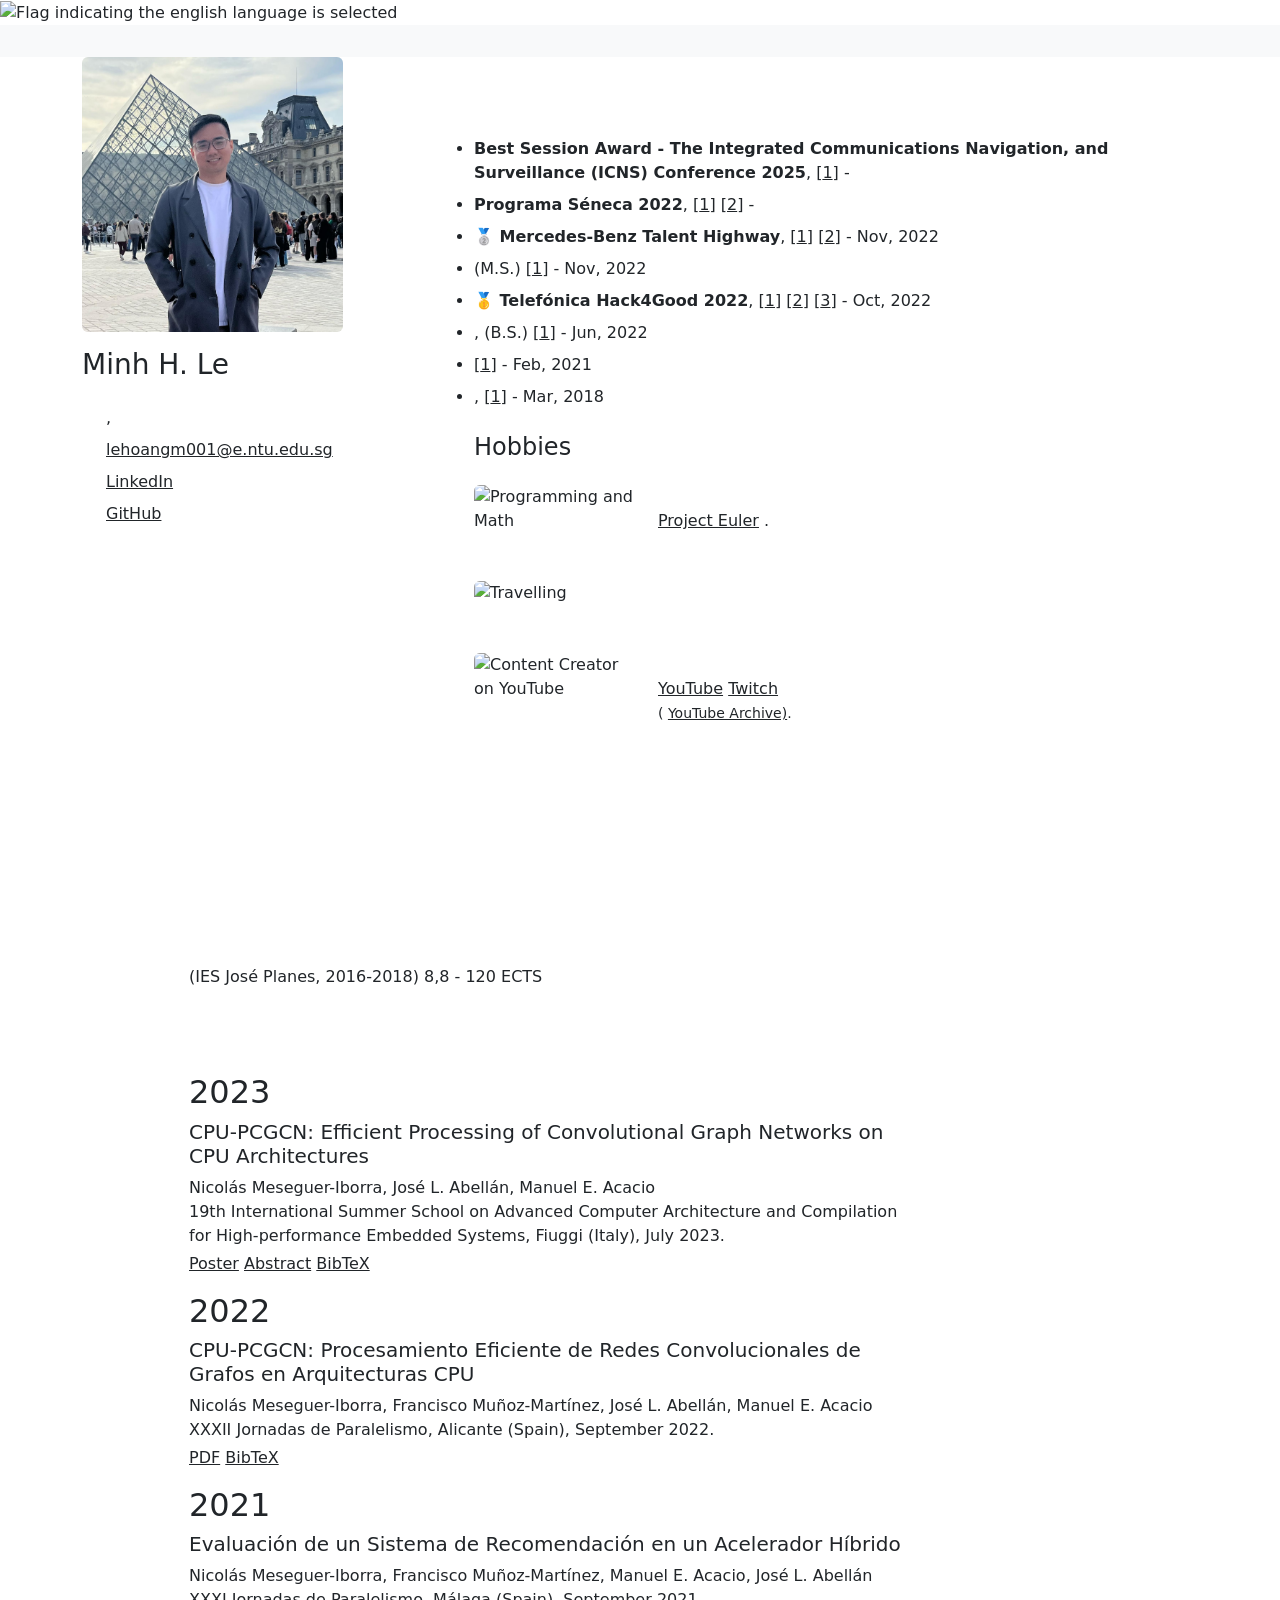
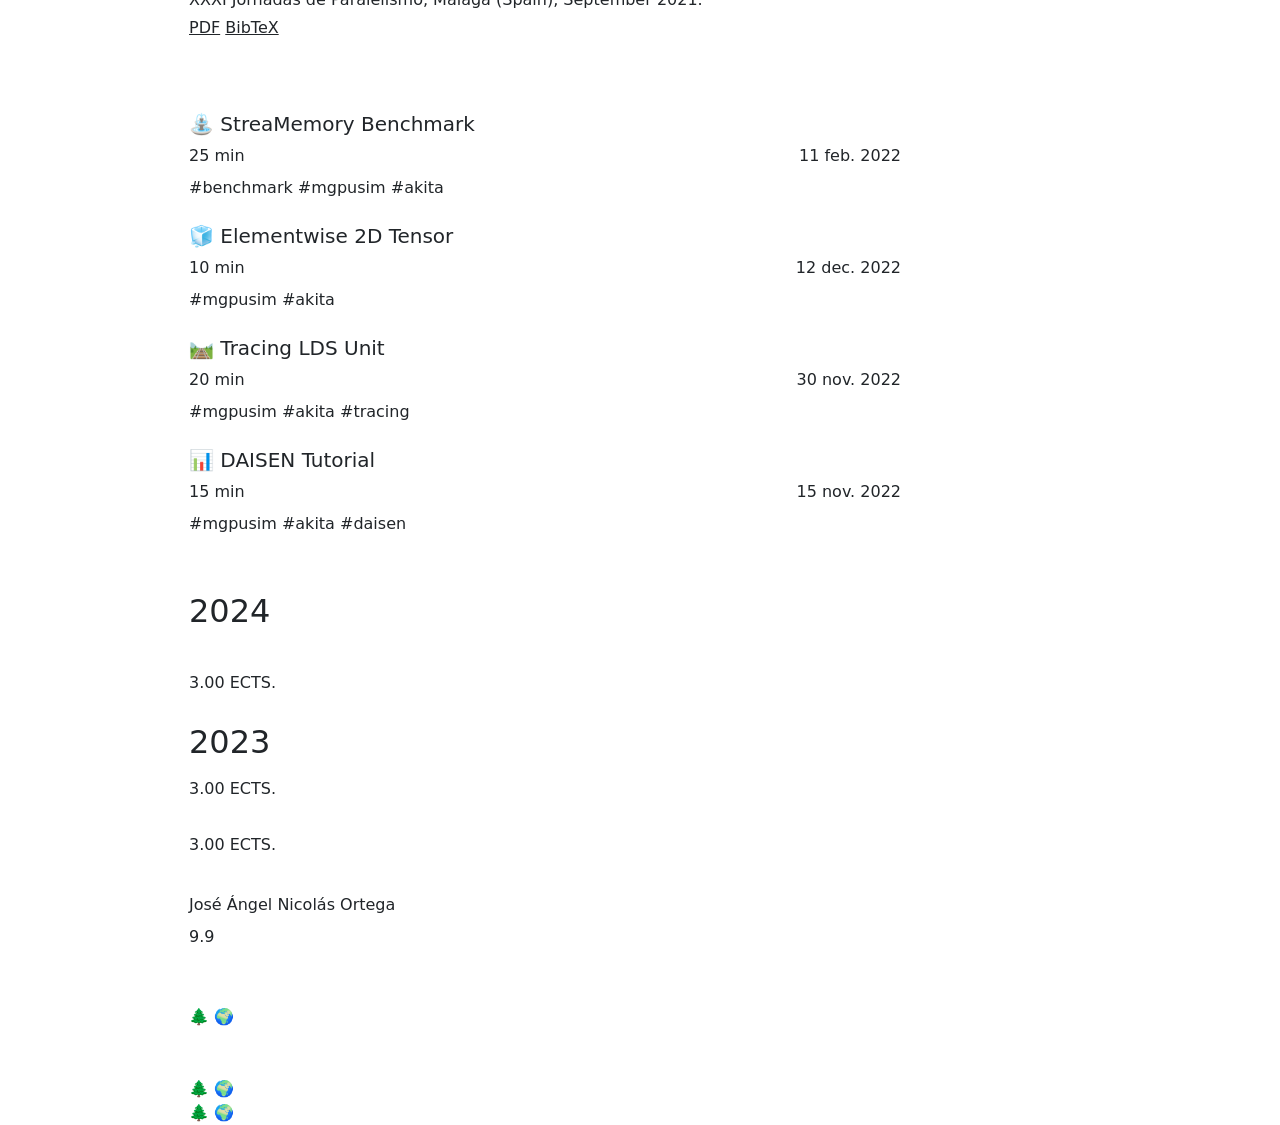
==== commit 32920265: "Update profile" ====
--- a/index.html
+++ b/index.html
@@ -8,14 +8,14 @@
 		<meta name="viewport" content="width=device-width, initial-scale=1.0">
 		<meta http-equiv="X-UA-Compatible" content="ie=edge">
 
-		<meta name="description" content="Nicolas Meseguer's website, biography, education, previous experience and published papers."/>
-		<meta name="keywords" content="nicolasmeseguer, NicolasMeseguer, Nicolas Meseguer, nicolas meseguer youtube, nicolas meseguer github, nicolas meseguer murcia, nicolas meseguer cv, nicolas meseguer portfolio"/>
+		<meta name="description" content="Minh H. Le's website, biography, education, previous experience and published papers."/>
+		<meta name="keywords" content="Minh H. Le, Minh Le, Minh Le Air Traffic Management, Minh Le Reinforcement Learning"/>
 		
-		<meta name="author" content="Nicolas Meseguer" />
+		<meta name="author" content="Minh H. Le" />
 		<meta name="copyright" content="Work protected by copyright; no distribution without permission." />
 		
 		<!-- Title + Icon -->
-		<title>Nicolas Meseguer</title>
+		<title>Minh H. Le</title>
 		<link rel="icon" type="image/x-icon" href="assets/documents/imgs/NicolasMeseguer.ico">
 
 		<!-- Improve SEO -->
@@ -132,7 +132,7 @@
 				<div id="leftPanel" class="col-md-3 language">
 					<div class="row mb-3">
 						<div class="col">
-							<img src="assets/documents/imgs/NicolasMeseguer.webp" class="rounded me-auto d-block img-fluid profilepicture" alt="Nicolas Meseguer profile picture">
+							<img src="assets/documents/imgs/my_paris.JPG" class="rounded me-auto d-block img-fluid profilepicture" alt="Nicolas Meseguer profile picture">
 						</div>
 					</div>
 
@@ -153,8 +153,7 @@
 								data-es="Área Metropolitana" 
 								data-en="Nanyang Technological University">
 							</span> 
-							<br/>
-							Murcia, 
+							, 
 							<span 
 								data-es="España" 
 								data-en="Singapore">
@@ -162,7 +161,7 @@
 						</div>
 					</div>
 
-					<div class="row mb-2">
+					<!-- <div class="row mb-2">
 						<div class="col-1">
 							<i class="ai ai-cv" aria-hidden="true"></i>
 						</div>
@@ -170,7 +169,7 @@
 						<div class="col-10">
 							<a href="assets/documents/NicolasMeseguerCV.pdf" class="link-dark" target="_blank" data-es="CV [Actualizado 03/2024]" data-en="CV [Updated 03/2024]"></a>
 						</div>
-					</div>
+					</div> -->
 
 					<div class="row mb-2">
 						<div class="col-1">
@@ -178,7 +177,7 @@
 						</div>
 
 						<div class="col-10">
-							<a href="mailto:n.mesegueriborra@um.es" class="link-dark">n.mesegueriborra@um.es</a>
+							<a href="lehoangm001@e.ntu.edu.sg" class="link-dark">lehoangm001@e.ntu.edu.sg</a>
 						</div>
 					</div>
 
@@ -188,19 +187,10 @@
 						</div>
 
 						<div class="col-10">
-							<a href="https://www.linkedin.com/in/nicolasmeseguer/" class="link-dark" target="_blank">LinkedIn</a>
-						</div>
-					</div>
-
-					<div class="row mb-2">
-						<div class="col-1">
-							<i class="fa-brands fa-twitter" aria-hidden="true"></i>
-						</div>
-
-						<div class="col-10">
-							<a href="https://twitter.com/NicolasMeseguer" class="link-dark" target="_blank">Twitter</a>
-						</div>
-					</div>
+							<a href="https://www.linkedin.com/in/leehoanminh/" class="link-dark" target="_blank">LinkedIn</a>
+						</div>
+					</div>
+
 
 					<div class="row mb-2">
 						<div class="col-1">
@@ -208,27 +198,7 @@
 						</div>
 
 						<div class="col-10">
-							<a href="https://github.com/NicolasMeseguer" class="link-dark" target="_blank">GitHub</a>
-						</div>
-					</div>
-
-					<div class="row mb-2">
-						<div class="col-1">
-							<i class="fab fa-gitlab" aria-hidden="true"></i>
-						</div>
-
-						<div class="col-10">
-							<a href="https://gitlab.com/NicolasMeseguer" class="link-dark" target="_blank">GitLab</a>
-						</div>
-					</div>
-
-					<div class="row mb-2">
-						<div class="col-1">
-							<i class="fa-solid fa-plus"></i>
-						</div>
-
-						<div class="col-10">
-							<a href="https://fseneca.es/tfs/fpi/ficha/8362" class="link-dark" target="_blank"><img class="fseneca" src="/assets/documents/imgs/fseneca-color.svg" alt="Fundación Séneca"></a>
+							<a href="http://github.com/LeeHoanMinh" class="link-dark" target="_blank">GitHub</a>
 						</div>
 					</div>
 				</div>
@@ -239,7 +209,7 @@
 						<div class="row language">
 							<p class="mt-2 justify" 
 								data-es="Nace en Murcia, España en 1997. En 2021 obtiene el grado de ingeniería informática por la Universidad Católica San Antonio de Murcia con mención honorífica a la excelencia académica. A continuación cursa el máster en la Universidad de Murcia obteniendo el título de máster en nuevas tecnologías en informática en el año 2022. Además, obtuvo una beca de iniciación a la investigación de la Universidad Católica San Antonio de Murcia con duración de 6 meses en el año 2021. En el año 2022 obtiene una beca de la Fundación Séneca para realizar la tesis doctoral en la Universidad de Murcia, donde participa en actividades docentes a partir del año 2023, ese mismo año funda Mowatave, una empresa de desarrollo software, desempeñando el rol de CTO y liderando el equipo técnico. Posee comunicaciones en congresos nacionales. Domina las lenguas español e inglés." 
-								data-en="Born in Murcia, Spain in 1997. In 2021 he obtained a degree in computer engineering from the Universidad Católica San Antonio de Murcia with honorable mention for academic excellence. He then studied a master's degree at the University of Murcia obtaining a master's degree in new technologies in computer science in 2022. In addition, he received a research initiation scholarship from the Universidad Católica San Antonio de Murcia for a period of six months in in 2021. In 2022 he obtained a scholarship from the Fundación Séneca to undertake a doctoral thesis at the University of Murcia, where he participates in teaching activities from 2023. That same year he founded Mowatave, a software development company, serving as the CTO and leading the technical team. He has presented at national conferences and is proficient in both Spanish and English.">
+								data-en="Born in Ho Chi Minh City, Vietnam, he earned his Bachelor’s degree in Computer Science in 2018 from the prestigious Advanced Program in Computer Science (APCS) at Vietnam National University. During his undergraduate years, he published early research in an A* conference and received an award for scientific achievement. After graduation, he was directly admitted to the Ph.D. program in Air Traffic Management at Nanyang Technological University (NTU) with a full scholarship, where he focuses on applying Artificial Intelligence to Air Traffic Management. He is also passionate about soft skills, having worked as a teaching assistant at Vietnam National University, and has demonstrated strong leadership through his involvement in community projects and student clubs.">
 							</p>
 							
 							<h4 id="researchinterestsH4" class="mt-2" 
@@ -249,7 +219,7 @@
 
 							<p class="mt-1"
 								data-es="Arquitectura de computadores, redes de interconexión y aceleradores de aprendizaje profundo (aceleradores a nivel de hardware), sin embargo mis estudios de doctorado se centran en arquitecturas de GPUs, concretamente en los nuevos componentes de las futuras generaciones de tarjetas gráficas de NVIDIA y AMD. Para ello actualmente estoy utilizando MGPUSim, un simulador a nivel de eventos para GPUs."
-								data-en="Computer architecture, interconnection networks and deep learning accelerators, however my PhD studies are focused on GPU architectures, specifically on the new components of the future generations of NVIDIA and AMD graphics cards. To this end I am currently using MGPUSim, a software event-based GPU simulator.">
+								data-en="Multi agent reinforcement learning, air traffic flow management, game theory.">
 							</p>
 
 							<h4 id="honors-and-awards" class="mt-2" data-es="Premios y Distinciones" data-en="Honors and Awards"></h4>
@@ -257,10 +227,9 @@
 							<ul class="mt-1">
 
 								<li class="abme-honors-bullet">
-									<strong>🥉 Telefónica Hack4Good 2024</strong>, <span data-es="con una plataforma para telemedicina integral con varios actores" data-en="with a comprehensive telemedicine platform with several stakeholders"></span> 
-									[<a href="./assets/documents/HackForGood2024NicolasMeseguer.pdf" class="link-dark" target="_blank">1</a>]
-									[<a href="https://www.ucam.edu/noticias/inteligencia-artificial-aplicada-salud-propuesta-ganadora-del-hackforgood-celebrado-ucam" class="link-dark" target="_blank">2</a>] 
-									- <span data-es="Mar, 2024" data-en="Mar, 2024"></span>
+									<strong>Best Session Award - The Integrated Communications Navigation, and Surveillance (ICNS) Conference 2025</strong>, <span data-es="con una plataforma para telemedicina integral con varios actores" data-en="hosted by Eurocontrol, Sesar Joint Undertaking"></span> 
+									[<a href="./assets/documents/award.jpeg" class="link-dark" target="_blank">1</a>]
+									- <span data-es="Apr, 2025" data-en="Apr, 2025"></span>
 								</li>
 
 								<li class="abme-honors-bullet mt-2">
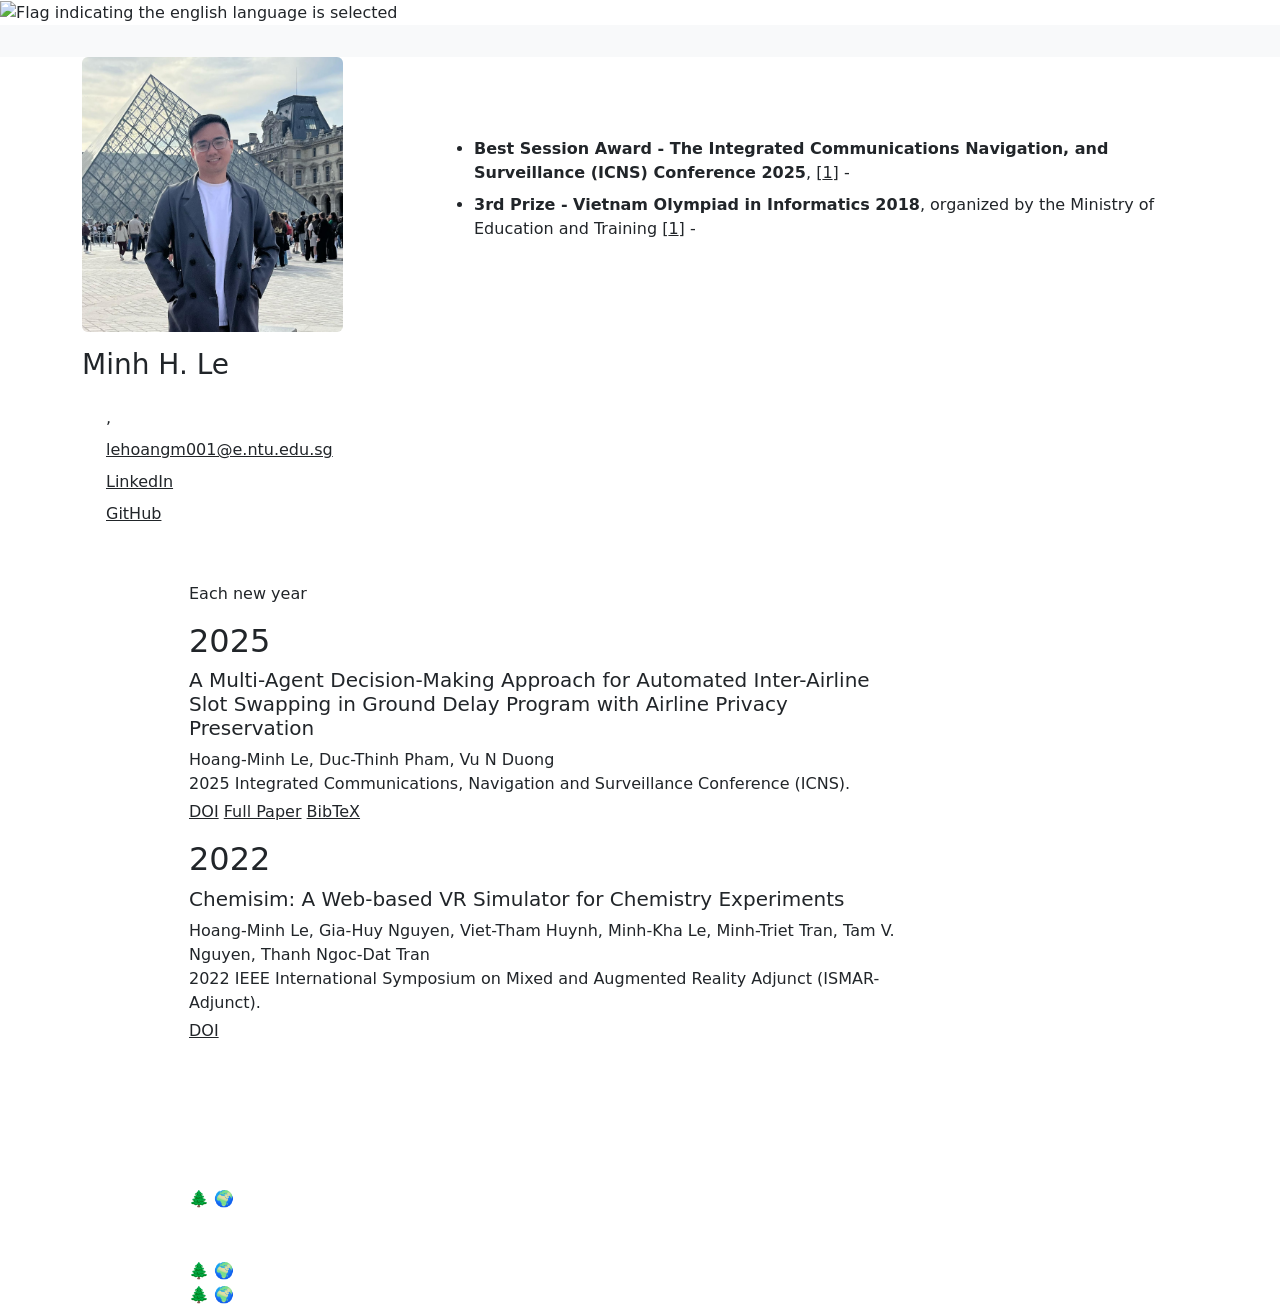
==== commit c45c39c7: "Completed version 1" ====
--- a/index.html
+++ b/index.html
@@ -1,868 +1,698 @@
-<!DOCTYPE html>
-<html lang="en">
-
-	<head>
-
-		<!-- Meta tags -->
-		<meta charset="UTF-8">
-		<meta name="viewport" content="width=device-width, initial-scale=1.0">
-		<meta http-equiv="X-UA-Compatible" content="ie=edge">
-
-		<meta name="description" content="Minh H. Le's website, biography, education, previous experience and published papers."/>
-		<meta name="keywords" content="Minh H. Le, Minh Le, Minh Le Air Traffic Management, Minh Le Reinforcement Learning"/>
-		
-		<meta name="author" content="Minh H. Le" />
-		<meta name="copyright" content="Work protected by copyright; no distribution without permission." />
-		
-		<!-- Title + Icon -->
-		<title>Minh H. Le</title>
-		<link rel="icon" type="image/x-icon" href="assets/documents/imgs/NicolasMeseguer.ico">
-
-		<!-- Improve SEO -->
-		<meta name="robots" content="index,follow" />
-
-		<!-- Styles -->
-		<link href="https://cdn.jsdelivr.net/npm/bootstrap@5.2.0-beta1/dist/css/bootstrap.min.css" rel="stylesheet" integrity="sha384-0evHe/X+R7YkIZDRvuzKMRqM+OrBnVFBL6DOitfPri4tjfHxaWutUpFmBp4vmVor" crossorigin="anonymous">
-		<link rel="stylesheet" href="https://site-assets.fontawesome.com/releases/v6.2.1/css/all.css">
-		<link rel="stylesheet" href="https://cdnjs.cloudflare.com/ajax/libs/toastr.js/latest/toastr.min.css">
-		<link rel="stylesheet" href="https://cdn.rawgit.com/jpswalsh/academicons/master/css/academicons.min.css">
-		<link rel="stylesheet" href="assets/css/main.css">
-
-	</head>
-
-	<!-- Google tag (gtag.js) & Google Analytics -->
-	<script>
-        fetch('./assets/js/config.json')
-            .then(response => response.json())
-            .then(config => {
-                const scriptTag = document.createElement('script');
-                scriptTag.async = true;
-                scriptTag.src = `https://www.googletagmanager.com/gtag/js?id=${config.googleAnalyticsMeasurementId}`;
-                document.head.appendChild(scriptTag);
-
-                window.dataLayer = window.dataLayer || [];
-                function gtag(){dataLayer.push(arguments);}
-                gtag('js', new Date());
-
-                gtag('config', config.googleAnalyticsMeasurementId);
-            })
-            .catch(error => console.error('Error loading the configuration:', error));
-    </script>
-
-	<body>
-
-		<!-- Bottom rounded button -->
-		<div class="options-button" id="options-toggler"><i class="fa-light fa-arrows-repeat"></i></div>
-		<div class="options-button" id="theme"><i class="fa-duotone fa-lightbulb"></i></div>
-		<div class="options-button" id="lan"><img class="lang-flag" src="https://flagcdn.com/w20/us.png" alt="Flag indicating the english language is selected"></div>
-
-
-		<!-- Navbar  -->
-		<nav id="top-nav" class="navbar navbar-expand-md navbar-light bg-light flex-md-nowrap flex-wrap">
-			<div class="container justify-content-center">
-				<button class="navbar-toggler" type="button" data-bs-toggle="collapse" data-bs-target="#collapsingNavbar3">
-					<span class="navbar-toggler-icon"></span>
-				</button>
-				<div class="navbar-collapse collapse flex-grow-1 justify-content-center" id="collapsingNavbar3">
-					<ul class="navbar-nav mx-auto language" id="navbarList">
-						<li class="nav-item">
-							<a class="nav-link active" id="aboutme" href="#" 
-								data-es="Sobre Mi" 
-								data-en="About Me">
-							</a>
-						</li>
-						<li class="nav-item">
-							<a class="nav-link" id="education" href="#" 
-								data-es="Educación" 
-								data-en="Education">
-						</a>
-						</li>
-						<li class="nav-item">
-							<a class="nav-link" id="publications" href="#" 
-								data-es="Publicaciones" 
-								data-en="Publications">
-						</a>
-						</li>
-						<li class="nav-item">
-							<a class="nav-link" id="blog" href="#" 
-								data-es="Blog" 
-								data-en="Blog">
-							</a>
-						</li>
-						<li class="nav-item">
-							<a class="nav-link" id="academic" href="#" 
-								data-es="Enseñanza" 
-								data-en="Academic">
-							</a>
-						</li>
-						<li class="nav-item">
-							<a class="nav-link" id="projects" href="#" 
-								data-es="Proyectos" 
-								data-en="Side Projects">
-							</a>
-						</li>
-						<li class="nav-item">
-							<a class="nav-link" id="conferences" href="#" 
-								data-es="Conferencias" 
-								data-en="Conferences">
-							</a>
-						</li>
-						<li class="nav-item">
-							<a class="nav-link" id="experience" href="#" 
-								data-es="Experiencia" 
-								data-en="Experience">
-							</a>
-						</li>
-						<!-- Example using Photos -->
-						<!-- <li class="nav-item">
-							<a class="nav-link" id="photos" href="#" 
-								data-es="Fotos" 
-								data-en="Photos">
-							</a>
-						</li> -->
-					</ul>
-				</div>
-			</div>
-		</nav>
-
-		<div class="container" id="main-content">
-			<div class="row content" id="section-content">
-				
-				<!-- Minh H. Le profile and contact info -->
-				<div id="leftPanel" class="col-md-3 language">
-					<div class="row mb-3">
-						<div class="col">
-							<img src="assets/documents/imgs/my_paris.JPG" class="rounded me-auto d-block img-fluid profilepicture" alt="Nicolas Meseguer profile picture">
-						</div>
-					</div>
-
-					<h3 class="mb-2">Minh H. Le</h3>
-
-					<p class="mb-4">
-						<span class="t-secondary" data-es="Estudiante de doctorado en Arquitectura de Computadores en la Universidad de Murcia y CTO en " 
-						data-en="Ph.D. Air Traffic Management Student at Nanyang Technological University, Singapore."
-					</p>
-					
-					<div class="row mb-2">
-						<div class="col-1">
-							<i class="fal fa-map-marker-alt" aria-hidden="true"></i>
-						</div>
-
-						<div class="col-10">
-							<span 
-								data-es="Área Metropolitana" 
-								data-en="Nanyang Technological University">
-							</span> 
-							, 
-							<span 
-								data-es="España" 
-								data-en="Singapore">
-							</span>
-						</div>
-					</div>
-
-					<!-- <div class="row mb-2">
-						<div class="col-1">
-							<i class="ai ai-cv" aria-hidden="true"></i>
-						</div>
-
-						<div class="col-10">
-							<a href="assets/documents/NicolasMeseguerCV.pdf" class="link-dark" target="_blank" data-es="CV [Actualizado 03/2024]" data-en="CV [Updated 03/2024]"></a>
-						</div>
-					</div> -->
-
-					<div class="row mb-2">
-						<div class="col-1">
-							<i class="fa-regular fa-envelope" aria-hidden="true"></i>
-						</div>
-
-						<div class="col-10">
-							<a href="lehoangm001@e.ntu.edu.sg" class="link-dark">lehoangm001@e.ntu.edu.sg</a>
-						</div>
-					</div>
-
-					<div class="row mb-2">
-						<div class="col-1">
-							<i class="fa-brands fa-linkedin" aria-hidden="true"></i>
-						</div>
-
-						<div class="col-10">
-							<a href="https://www.linkedin.com/in/leehoanminh/" class="link-dark" target="_blank">LinkedIn</a>
-						</div>
-					</div>
-
-
-					<div class="row mb-2">
-						<div class="col-1">
-							<i class="fab fa-github" aria-hidden="true"></i>
-						</div>
-
-						<div class="col-10">
-							<a href="http://github.com/LeeHoanMinh" class="link-dark" target="_blank">GitHub</a>
-						</div>
-					</div>
-				</div>
-
-				<!-- About Me -->
-				<div class="col-md-8 offset-md-1 mb-5 active" id="aboutmeContent">
-					<div class="container">
-						<div class="row language">
-							<p class="mt-2 justify" 
-								data-es="Nace en Murcia, España en 1997. En 2021 obtiene el grado de ingeniería informática por la Universidad Católica San Antonio de Murcia con mención honorífica a la excelencia académica. A continuación cursa el máster en la Universidad de Murcia obteniendo el título de máster en nuevas tecnologías en informática en el año 2022. Además, obtuvo una beca de iniciación a la investigación de la Universidad Católica San Antonio de Murcia con duración de 6 meses en el año 2021. En el año 2022 obtiene una beca de la Fundación Séneca para realizar la tesis doctoral en la Universidad de Murcia, donde participa en actividades docentes a partir del año 2023, ese mismo año funda Mowatave, una empresa de desarrollo software, desempeñando el rol de CTO y liderando el equipo técnico. Posee comunicaciones en congresos nacionales. Domina las lenguas español e inglés." 
-								data-en="Born in Ho Chi Minh City, Vietnam, he earned his Bachelor’s degree in Computer Science in 2018 from the prestigious Advanced Program in Computer Science (APCS) at Vietnam National University. During his undergraduate years, he published early research in an A* conference and received an award for scientific achievement. After graduation, he was directly admitted to the Ph.D. program in Air Traffic Management at Nanyang Technological University (NTU) with a full scholarship, where he focuses on applying Artificial Intelligence to Air Traffic Management. He is also passionate about soft skills, having worked as a teaching assistant at Vietnam National University, and has demonstrated strong leadership through his involvement in community projects and student clubs.">
-							</p>
-							
-							<h4 id="researchinterestsH4" class="mt-2" 
-								data-es="Áreas de Investigación" 
-								data-en="Research Interests">
-							</h4>
-
-							<p class="mt-1"
-								data-es="Arquitectura de computadores, redes de interconexión y aceleradores de aprendizaje profundo (aceleradores a nivel de hardware), sin embargo mis estudios de doctorado se centran en arquitecturas de GPUs, concretamente en los nuevos componentes de las futuras generaciones de tarjetas gráficas de NVIDIA y AMD. Para ello actualmente estoy utilizando MGPUSim, un simulador a nivel de eventos para GPUs."
-								data-en="Multi agent reinforcement learning, air traffic flow management, game theory.">
-							</p>
-
-							<h4 id="honors-and-awards" class="mt-2" data-es="Premios y Distinciones" data-en="Honors and Awards"></h4>
-
-							<ul class="mt-1">
-
-								<li class="abme-honors-bullet">
-									<strong>Best Session Award - The Integrated Communications Navigation, and Surveillance (ICNS) Conference 2025</strong>, <span data-es="con una plataforma para telemedicina integral con varios actores" data-en="hosted by Eurocontrol, Sesar Joint Undertaking"></span> 
-									[<a href="./assets/documents/award.jpeg" class="link-dark" target="_blank">1</a>]
-									- <span data-es="Apr, 2025" data-en="Apr, 2025"></span>
-								</li>
-
-								<li class="abme-honors-bullet mt-2">
-									<strong>Programa Séneca 2022</strong>, <span data-es="Formación de Personal Investigador en Universidades y Organismos Públicos de Investigación de la Región de Murcia" data-en="research contract at the University of Murcia"></span> 
-									[<a href="https://fseneca.es/tfs/fpi/ficha/8362" class="link-dark" target="_blank">1</a>]
-									[<a href="https://fseneca.es/web/convocatoria/642" class="link-dark" target="_blank">2</a>] 
-									- <span data-es="Dic, 2022" data-en="Dec, 2022"></span>
-								</li>
-
-								<li class="abme-honors-bullet mt-2">
-									<strong>🥈 Mercedes-Benz Talent Highway</strong>, <span data-es="con un modelo analítico de mercado predictivo" data-en="with a predictive analytical market model"></span> 
-									[<a href="./assets/documents/MercedesBenz2022NicolasMeseguer.pdf" class="link-dark" target="_blank">1</a>] 
-									[<a href="./assets/documents/imgs/honors_awards/NicolasMeseguerMercedes-Benz.jpg" class="link-dark" target="_blank">2</a>] 
-									- Nov, 2022
-								</li>
-
-								<li class="abme-honors-bullet mt-2">
-									<strong><span data-es="Beca Universitaria" data-en="University scholarship"></span></strong> <span data-es="para el máster" data-en="for the master's degree"></span> (M.S.)
-									[<a href="./assets/documents/NicolasMeseguerScholarship.pdf" class="link-dark" target="_blank">1</a>] 
-									- Nov, 2022
-								</li>
-
-								<li class="abme-honors-bullet mt-2">
-									<strong>🥇 Telefónica Hack4Good 2022</strong>, <span data-es="con una aplicación contra el desperdicio cero de alimentos" data-en="with an application against zero food waste"></span>
-									[<a href="./assets/documents/HackForGood2022NicolasMeseguer.pdf" class="link-dark" target="_blank">1</a>]
-									[<a href="https://www.ucam.edu/noticias/investigacion-salud-deporte-protagonistas-actividades-ucam" class="link-dark" target="_blank">2</a>]
-									[<a href="https://www.linkedin.com/posts/universidad-catolica-san-antonio-de-murcia_secyt22-investigaciaejn-salud-activity-6989572524854382592-zMr4" class="link-dark" target="_blank">3</a>] 
-									- Oct, 2022
-								</li>
-
-								<li class="abme-honors-bullet mt-2">
-									<strong><span data-es="Premio Extraordinario" data-en="Extraordinary Award"></span></strong>, <span data-es="por el mejor Expediente Académico en Ingeniería Informática" data-en="for the Best Computer Engineering Academic Record"></span> (B.S.)
-									[<a href="./assets/documents/imgs/honors_awards/NicolasMeseguerAward.jpg" class="link-dark" target="_blank">1</a>] 
-									- Jun, 2022
-								</li>
-
-								<li class="abme-honors-bullet mt-2">
-									<strong><span data-es="Beca de Iniciación a la Investigación" data-en="Research Initiation Scholarship"></span></strong> <span data-es="para jóvenes investigadores prometedores" data-en="for promising young researchers"></span>
-									[<a href="./assets/documents/NicolasMeseguerResearchGrant.pdf" class="link-dark" target="_blank">1</a>] 
-									- Feb, 2021
-								</li>
-
-								<li class="abme-honors-bullet mt-2">
-									<strong><span data-es="Beca Erasmus+" data-en="Erasmus+ Scholarship"></span></strong>, <span data-es="para unas prácticas europeas" data-en="for a european internship"></span>
-									[<a href="./assets/documents/imgs/honors_awards/NicolasMeseguerGermany.png" class="link-dark" target="_blank">1</a>] 
-									- Mar, 2018
-								</li>
-							</ul>
-
-							<h4 id="hobbiesH4" class="mt-2">Hobbies</h4>
-
-							<div class="container">
-								<div class="row mt-3">
-									<div class="thumbnail col-md-3">
-										<img class="rounded mx-auto d-block img-fluid" src="/assets/documents/imgs/hobbies/NicolasMeseguerProgramming.webp" alt="Programming and Math">
-									</div>
-									<div class="col-md-9" id="hobbie1">
-										<b 
-											data-es="Programación + Mates" 
-											data-en="Programming + Math">
-										</b>
-
-										<br />
-										<p class="mt-2 d-inline justify"
-											data-es="Desde pequeño sentí curiosidad por saber cómo se creaban los escenarios (visualmente) de los diferentes videojuegos; cómo los motores gráficos conseguían lo que yo consideraba en aquella época unos 'gráficos increíbles'. Motivado por esto y por mi pasión por la programación, he incluido los ejercicios de"
-											data-en="Since I was a child I was curious to know how the scenarios were created (visually) in different videogames; how the graphics engines managed to achieve, what I considered at that time to be, 'unbelievable graphics'. Motivated by this and by my passion for programming, I've included the exercises in">
-										</p>
-
-										<a href="https://projecteuler.net/" class="link-dark" target="_blank">Project Euler</a> <span data-es="en mi" data-en="into my"></span> <a href="https://github.com/NicolasMeseguer/Toolbox" class="link-dark" target="_blank"><span data-es="propio repositorio de código abierto" data-en="own open-source repository"></span></a>.
-
-									</div>
-								</div>
-
-								<div class="row mt-5">
-									<div class="thumbnail col-md-3">
-										<img class="rounded mx-auto d-block img-fluid" src="/assets/documents/imgs/hobbies/NicolasMeseguerTailandia.webp" alt="Travelling">
-									</div>
-									<div class="col-md-9" id="hobbie2">
-										<b 
-											data-es="Viajar" 
-											data-en="Travelling">
-										</b>
-
-										<br />
-										<p class="mt-2 d-inline justify"
-											data-es="Decidí viajar a Alemania para hacer unas prácticas el mismo año que terminé el grado superior. Desde entonces, me he propuesto ir a un lugar nuevo al menos una vez al año. He recorrido Italia, conducido en moto a través de Tailandia (sin embargo, la pandemia me lo ha puesto bastante dificil estos últimos años)."
-											data-en="I opted to move to Germany for an internship the same year I finished my undergraduate degree (HNC). Since then, I've made it a goal to go to a new location at least once a year. I've been across Italy and Thailand since then (although the pandemic has hampered my progress quite a bit this last years).">
-										</p>
-
-									</div>
-								</div>
-								
-								<div class="row mt-5">
-									<div class="thumbnail col-md-3">
-										<img class="rounded mx-auto d-block img-fluid" src="/assets/documents/imgs/hobbies/NicolasMeseguerYouTube.webp" alt="Content Creator on YouTube">
-									</div>
-									<div class="col-md-9" id="hobbie3">
-										<b 
-											data-es="Filmaker (casi nunca)" 
-											data-en="Video Creator (rarely)">
-										</b>
-
-										<br />
-										<p class="mt-2 d-inline justify"
-											data-es="Me gusta compartir mis experiencias en el campo de la tecnología. Llevo viendo vídeos en internet desde que tengo uso de razón, así que en 2018 decidí crearme un canal de"
-											data-en="I enjoy sharing my experiences, particularly in the field of technology. I've been watching videos on the internet for as long as I can remember, so in 2018 I decided to start a">
-										</p>
-
-										<a href="https://www.youtube.com/c/NicolasMeseguer" class="link-dark" target="_blank">YouTube</a><span data-es="." data-en=""></span>
-
-										<span
-											data-es="Algunos vídeos tienen más de 150 mil visitas a día de hoy... ¿No es increíble? Si tienes suerte puedes encontrarme por"
-											data-en="channel. Some videos have already received over 150 thousand views as of today... Isn't it amazing? If lucky enough you can find me at">
-										</span>
-
-										<a href="https://www.twitch.tv/nicolasmeseguerr" class="link-dark" target="_blank">Twitch</a>
-										
-										</br>
-
-										<span class="lucida-console small">(<i class="fa-light fa-share-from-square"></i> <a href="https://www.youtube.com/@NicolasMeseguerArchive" class="link-dark" target="_blank">YouTube Archive)</a>.</span>
-
-									</div>
-								</div>
-							</div>
-						</div>
-					</div>
-				</div>
-
-
-				<!-- Education -->
-				<div class="col-md-8 offset-md-1 mb-5" id="educationContent">
-					<div class="container">
-						<div class="row mt-2 language">
-							<h2 
-								data-es="Doctorado en Arquitectura de Computadores"
-								data-en="Ph.D. in Computer Architecture"></h2>
-							<div class="trnsf-thin" 
-								data-es="(Universidad de Murcia, 2022-2026)" 
-								data-en="(University of Murcia, 2022-2026)"></div>
-
-							<p class="mt-1 justify"
-								data-es="
-								El diseño del sistema de memoria es un componente clave de cualquier arquitectura, y mucho más crucial en las arquitecturas heterogéneas, que están surgiendo como resultado de la ralentización de la Ley de Moore.
-
-								Aunque las jerarquías de memoria en las arquitecturas de propósito general se han explorado ampliamente a lo largo de los años, los aceleradores de dominio específico tienen restricciones que introducen variaciones en algunas características esenciales. Además, a medida que la capacidad de cálculo de estas arquitecturas heterogéneas crece, también lo hace la necesidad de poder recuperar datos con los que operar, lo que aumenta la presión sobre el diseño del sistema de memoria.
-
-								El objetivo general de este trabajo es sugerir enfoques para abordar dos preocupaciones trascendentales en el diseño del sistema de memoria de un procesador heterogéneo. Por un lado, organizaciones novedosas para las estructuras de memoria empleadas por los núcleos (considerando los aceleradores de deep learning en este caso), a través de las cuales se podrá responder a la exigencia de un ancho de banda cada vez mayor. Por otro lado, investigaremos alternativas a los conceptos actuales de memoria virtual para compartir de forma más eficiente el mismo espacio de memoria entre los núcleos de propósito general y los aceleradores.
-								"
-
-								data-en="
-								The design of the memory system is a key component of any computer architecture, and it is much more crucial in the heterogeneous architectures that are emerging as a result of Moore's Law slowing.
-
-								Although memory hierarchies in general-purpose architectures have been extensively explored over the years, domain-specific accelerators have restrictions that introduces variances in some essential features. Furthermore, as the computational capability of these heterogeneous architectures grows, so does the requirement to be able to retrieve data with which to operate, increasing the pressure on the design of the memory system.
-
-								The overarching goal of this work is to suggest approaches for addressing two transcendental concerns in the design of a heterogeneous processor's memory system. On the one hand, novel organizations for the memory structures employed by cores (considering deep learning accelerators in this case), through which it will be possible to respond to the requirement for ever-increasing bandwidth. On the other hand, we will investigate alternatives to present virtual memory concepts in order to more efficiently share the same memory space across general purpose cores and accelerators.
-								">
-								
-							</p>
-
-							<div class="trnsf-thin">
-								<span 
-									data-es="Tésis:"
-									data-en="Dissertation:">
-								</span>
-								<span class="trnsf-italic"
-									data-es="Por determinar (finales~2026)."
-									data-en="TBD (late~2026).">
-								</span>
-							</div>
-
-						</div>
-
-						<div class="row mt-3 language">
-							<h2 
-								data-es="Máster en Arquitecturas de Altas Prestaciones y Supercomputación"
-								data-en="M.S. in High Performance Architectures and Supercomputing"></h2>
-							<div class="trnsf-thin"
-								data-es="(Universidad de Murcia, 2021-2022) 9,24 - 60 ECTS"
-								data-en="(University of Murcia, 2021-2022) 9,24 - 60 ECTS">
-							</div>
-
-							<p class="mt-1 justify"
-								data-es="
-								Diseño de arquitecturas multinúcleo de alto rendimiento, incluyendo la microarquitectura de cada uno de los núcleos de procesamiento, las cachés y la red de interconexión.
-								Comprender los mecanismos a través de los cuales se puede lograr una comunicación eficiente entre los núcleos (el protocolo de coherencia de la caché).
-								Evaluar el impacto de las diferentes técnicas arquitectónicas en el rendimiento y el consumo de energía de las arquitecturas multinúcleo de alto rendimiento.
-								Estándares de programación paralela: paradigmas de memoria compartida (OpenMP) e interfaz de paso de mensajes (MPI) + paradigmas híbridos (como MPI+OpenMP y OpenMP+CUDA).
-								Nociones de programación paralela, algoritmos y bibliotecas matriciales eficientes en sistemas de alto rendimiento (BLAS, Intel MKL, cuBLAS, ScaLAPACK).
-								Administración de sistemas de alto rendimiento (almacenamiento RAID, reglas de cortafuegos, protocolos de red, gestor de módulos, sistema de colas, arranque en red).
-								"
-
-								data-en="
-								Design high-performance multi-core architectures, including the microarchitecture of each of the processing cores, the caches and the interconnection network.
-								Understand the mechanisms through which efficient communication between cores can be achieved (the cache coherence protocol).
-								Assess the impact of different architectural techniques on the performance and power consumption of high-performance multi-core architectures.
-								Parallel programming standards: shared memory paradigms (OpenMP) and message passing interface (MPI) + hybrid paradigms (such as MPI+OpenMP and OpenMP+CUDA).
-								Notions of parallel programming and efficient matrix algorithms and libraries in high-performance systems (BLAS, Intel MKL, cuBLAS, ScaLAPACK).
-								High performance system administration (RAID storage, firewall rules, network protocols, module manager, queuing system, network boot).
-								">
-								
-							</p>
-
-							<div class="trnsf-thin">
-								<span
-									data-es="TFM:"
-									data-en="Thesis:">
-								</span>
-								<span class="trnsf-italic">
-									<a href="./assets/documents/dissertations/NICOLASMESEGUER_CPU-PCGCN_efficient_processing_of_graph_convolutional_networks_on_CPU_architectures.pdf" class="link-dark" target="_blank"
-									data-es="CPU-PCGCN, procesamiento eficiente de redes convolucionales grafos en arquitecturas CPU."
-									data-en="CPU-PCGCN, efficient processing of graph convolutional networks on CPU architectures.">
-								</a>
-								</span>
-							</div>
-							<div class="trnsf-thin">
-								<span
-									data-es="[encuentra el repositorio"
-									data-en="[find the repository">
-								</span>
-								<a href="https://github.com/NicolasMeseguer/pcgcn" class="link-dark" target="_blank" 
-									data-es="aquí]"
-									data-en="here]">
-								</a>
-							</div>
-
-						</div>
-
-						<div class="row mt-3 language">
-							<h2 
-								data-es="Alumno Interno, Machine Learning y Deep Learning"
-								data-en="Intern Student, Machine Learning and Deep Learning">
-							</h2>
-							<div class="trnsf-thin" 
-								data-es="(Univerisdad Católica de Murcia, 2019-2020) - 12 ECTS" 
-								data-en="(Catholic University of Murcia, 2019-2020) - 12 ECTS">
-							</div>
-
-							<p class="mt-1 justify" 
-								data-es="
-								Introducción a Machine Learning (ML) y a las nociones que sustentan el cálculo de diferentes modelos de Deep Neural Networks (DNNs), como MLPs, CNNs o RNNs.
-								Durante mi estancia de prácticas, desarrollé una red neuronal completamente conectada (FC) y una convolucional (CNN) en C, mejorando la eficiencia de la caché (memoria dinámica, punteros, registros de memoria) y las operaciones matriciales para acelerar el cálculo. 
-								Esta aplicación se distribuye abiertamente a la comunidad científica; es totalmente modular y fácil de usar.
-								"
-
-								data-en="
-								Introduction to Machine Learning (ML) and the notions underpinning the computation of different Deep Neural Networks (DNNs) models, such as MLPs, CNNs, or RNNs.
-								During my time as an intern student, I developed a fully connected (FC) and a convolutional neural network (CNN) in C, improving cache efficency (dynamic memory, pointers, memory registers) and matrix operations to speed up the calculation. 
-								This application is openly distributed to the scientific commmunity; it is totally modular and user-friendly.
-								">
-							</p>
-
-							<div class="trnsf-thin">
-								<span
-									data-es="[encuentra la aplicación"
-									data-en="[find the application">
-								</span>
-								<a href="https://github.com/NicolasMeseguer/DNN" class="link-dark" target="_blank" 
-									data-es="aquí]"
-									data-en="here]">
-								</a>
-							</div>
-
-						</div>
-
-						<div class="row mt-3 language">
-							<h2 
-								data-es="(Honorífico) Grado en Ingeniería Informática"
-								data-en="(Hons) B.S. in Computer Engineering">
-							</h2>
-							<div class="trnsf-thin" 
-								data-es="(Univerisdad Católica de Murcia, 2018-2021) 9,3 - 240 ECTS" 
-								data-en="(Catholic University of Murcia, 2018-2021) 9,3 - 240 ECTS">
-							</div>
-
-							<p class="mt-1 justify"
-								data-es="
-								Estructuras de datos (pilas, colas, listas, grafos), algoritmos (ordenación, hashing, backtracking), 
-								bases de datos (relacionales y no relacionales), programación paralela (OMP y CUDA), 
-								arquitectura de ordenadores (MIPS, modelo Von Neumann, segmentación, multiciclo y monociclo), 
-								cálculo y álgebra lineal, redes, sistemas operativos y seguridad informática (curso CISCO), 
-								metodologías ágiles e ingeniería del software, programación visual avanzada, sistemas inteligentes (Python), 
-								apps móviles nativas y apps web progresivas, etc."
-
-								data-en="
-								Data structures (stacks, queues, lists, graphs), algorithms (sorting, hashing, backtracking), 
-								databases (relational and no relational), parallel programming (OMP and CUDA), 
-								computer architecture (MIPS, Von Neumann model, segmentation, multicycle and monocycle), 
-								calculus and linear algebra, networks, operating systems and computer security (CISCO course), 
-								agile methodologies and software engineering, advanced visual programming, smart systems (Python), 
-								native mobile apps and progressive web apps, etc.">
-								
-							</p>
-
-							<div class="trnsf-thin">
-								<span
-									data-es="TFG:"
-									data-en="Thesis:">
-								</span>
-								<span class="trnsf-italic">
-									<a href="./assets/documents/dissertations/NICOLASMESEGUER_Implementation_and_evaluation_of_the_DLRM_model_in_an_ASIC_accelerator_simulated_by_STONNE.pdf" class="link-dark" target="_blank"
-									data-es="Implementación y evaluación del modelo DLRM en un acelerador ASIC simulado por STONNE"
-									data-en="Implementation and evaluation of the DLRM model in an ASIC accelerator simulated by STONNE.">
-								</a>
-								</span>
-							</div>
-
-						</div>
-
-						<div class="row mt-3 language">
-							<h2 
-								data-es="Grado Superior en Desarrollo de Aplicaciones Web"
-								data-en="HNC Web App Developer">
-							</h2>
-							<div class="trnsf-thin">(IES José Planes, 2016-2018) 8,8 - 120 ECTS </div>
-
-							<p class="mt-1 justify"
-
-								data-es="Desarrollar, implementar y mantener aplicaciones web (enfoque MVC), 
-								independientemente del modelo utilizado y utilizando tecnologías específicas (Laravel, Symfony, Java, React.js o Node.js), 
-								garantizando el acceso seguro a los datos (MySQL, XML o Ajax) y cumpliendo los criterios de accesibilidad, 
-								usabilidad y calidad (Doctrine2, Ruby, SASS, Compass) exigidos por los estándares establecidos."
-
-								data-en="Developing, implementing and maintaining web applications (MVC approach), 
-								irrespective of the model used and using specific technologies (Laravel, Symfony, Java, React.js or Node.js), 
-								guaranteeing secure access to data (MySQL, XML or Ajax) and complying with the accessibility, 
-								usability and quality criteria (Doctrine2, Ruby, SASS, Compass) required by established standards.">
-							</p>
-
-						</div>
-					</div>
-				</div>
-
-
-				<!-- Publications -->
-				<div class="col-md-8 offset-md-1 mb-5" id="publicationsContent">
-					<div class="container">
-
-						<!-- Each new year -->
-						<div class="row mt-3">
-							<h2 class="pub-year-h2">2023</h2>
-
-							<!-- Each new publication inside the given year -->
-							<div class="pub-block">
-								<!-- Title -->
-								<div class="lucida-console h5">CPU-PCGCN: Efficient Processing of Convolutional Graph Networks on CPU Architectures</div>
-								<!-- Authors -->
-								<div class="pub-authors mt-1"><span class="pub-author">Nicolás Meseguer-Iborra</span>, José L. Abellán, Manuel E. Acacio</div>
-								<!-- Place -->
-								<div class="pub-congress">19th International Summer School on Advanced Computer Architecture and Compilation for High-performance Embedded Systems, Fiuggi (Italy), July 2023.</div>
-								<!-- Links -->
-								<div class="mt-1">
-									<span> <i class="far fa-file-pdf"></i> <a href="/assets/documents/publications/2023CPU-PCGCN-Poster.pdf" target="_blank" class="link-dark ">Poster</a> </span>
-									<span class="pub-force-margin-left"> <i class="far fa-file-pdf"></i> <a href="/assets/documents/publications/2023CPU-PCGCN-Abstract.pdf" target="_blank" class="link-dark ">Abstract</a> </span>
-									<!-- This <a> with id citation, will automatically copy to the clipboard the bibtex citation -->
-									<span class="pub-force-margin-left"> <i class="fas fa-quote-left"></i> <a href="#" id="citation" class="link-dark">BibTeX</a> </span>
-								</div>
-								<!-- Citation -->
-								<div class="d-none">
-@article{2023cpupcgcn,
-	author = {Meseguer-Iborra, Nicolas and Abellán, José L. and Acacio, Manuel E.},
-	year = {2023},
-	month = {July},
-	title = {CPU-PCGCN: Efficient Processing of Convolutional Graph Networks on CPU Architectures},
-	journal = {Advanced Computer Architecture and Compilation for High-performance Embedded Systems},
-	volume = {19},
-	pages = {5--8},
-	isbn = {978-90-7842-704-9}
-}</div>
-							</div>
-						</div>
-
-						<div class="row mt-3">
-							<h2 class="pub-year-h2">2022</h2>
-
-							<div class="pub-block">
-								<div class="lucida-console h5">CPU-PCGCN: Procesamiento Eficiente de Redes Convolucionales de Grafos en Arquitecturas CPU</div>
-								<div class="pub-authors mt-1"><span class="pub-author">Nicolás Meseguer-Iborra</span>, Francisco Muñoz-Martínez, José L. Abellán, Manuel E. Acacio</div>
-								<div class="pub-congress">XXXII Jornadas de Paralelismo, Alicante (Spain), September 2022.</div>
-								<div class="mt-1">
-									<span> <i class="far fa-file-pdf"></i> <a href="/assets/documents/publications/2022CPU-PCGCN.pdf" target="_blank" class="link-dark ">PDF</a> </span>
-									<span class="pub-force-margin-left"> <i class="fas fa-quote-left"></i> <a href="#" id="citation" class="link-dark">BibTeX</a> </span>
-								</div>
-								<div class="d-none">
-@article{2022cpupcgcn,
-	author = {Meseguer-Iborra, Nicolas and Muñoz-Martínez, Francisco and Abellán, José L. and Acacio, Manuel E.},
-	year = {2022},
-	month = {June},
-	title = {CPU-PCGCN: Procesamiento Eficiente de Redes Convolucionales de Grafos en Arquitecturas CPU},
-	journal = {Avances en Arquitectura y Tecnología de Computadores},
-	volume = {32},
-	pages = {445--453},
-	isbn = {978-84-1302-185-0}
-}</div>
-							</div>
-						</div>
-
-						<div class="row mt-3">
-							<h2 class="pub-year-h2">2021</h2>
-
-							<div class="pub-block">
-								<div class="lucida-console h5">Evaluación de un Sistema de Recomendación en un Acelerador Híbrido</div>
-								<div class="pub-authors mt-1"><span class="pub-author">Nicolás Meseguer-Iborra</span>, Francisco Muñoz-Martínez, Manuel E. Acacio, José L. Abellán</div>
-								<div class="pub-congress">XXXI Jornadas de Paralelismo, Málaga (Spain), September 2021.</div>
-								<div class="mt-1">
-									<span> <i class="far fa-file-pdf"></i> <a href="/assets/documents/publications/2021DLRM.pdf" target="_blank" class="link-dark">PDF</a> </span>
-									<span class="pub-force-margin-left"> <i class="fas fa-quote-left"></i> <a href="#" id="citation" class="link-dark">BibTeX</a> </span>
-								</div>
-								<div class="d-none">
-@article{2021dlrm,
-	author = {Meseguer-Iborra, Nicolas and Muñoz-Martínez, Francisco and Acacio, Manuel E. and Abellán, José L.},
-	year = {2021},
-	month = {June},
-	title = {Evaluación de un Sistema de Recomendación en un Acelerador Híbrido},
-	journal = {Avances en Arquitectura y Tecnología de Computadores},
-	volume = {31},
-	pages = {107--115},
-	isbn = {978-84-09-32487-3}
-}</div>
-							</div>
-						</div>
-					</div>
-				</div>
-
-				<!-- Blog -->
-				<div class="col-md-8 offset-md-1 mb-5" id="blogContent">
-					<div class="container">
-
-						<div class="clickable mt-4 language">
-							<div class="d-none">https://nicolasmeseguer.notion.site/StreaMemory-Benchmark-35739f7f69404274a1d287f6827ef203</div>
-							<div class="h5">⛲ StreaMemory Benchmark</div>
-							<div class="blog-info mt-2">
-								<div class="d-inline">
-									<i class="fa-light fa-hourglass-clock" aria-hidden="true"></i> 25 min
-								</div>
-
-								<div class="float-end d-inline">
-									<i class="fa-light fa-calendar" aria-hidden="true"></i> 11 feb. 2022
-								</div>
-							</div>
-
-							<div class="blog-short mt-2" 
-								data-es="Explicación del Stream + Memory benchmark en MGPUSim y los archivos que he tenido que modificar para lograrlo."
-								data-en="Explanation of the Stream + Memory benchmark in MGPUSim and the files I had to modify to achieve it.">
-							</div>
-
-							<div class="blog-tags mt-1">
-								<span class="tag t-sky">#benchmark</span> <span class="tag t-lime">#mgpusim</span> <span class="tag t-purple">#akita</span>
-							</div>
-						</div>
-
-						<div class="clickable mt-4 language">
-							<div class="d-none">https://nicolasmeseguer.notion.site/Elementwise-2D-546f8fe9a8a24852a234bdc28b00cd15</div>
-							<div class="h5">🧊 Elementwise 2D Tensor</div>
-							<div class="blog-info mt-2">
-								<div class="d-inline">
-									<i class="fa-light fa-hourglass-clock" aria-hidden="true"></i> 10 min
-								</div>
-
-								<div class="float-end d-inline">
-									<i class="fa-light fa-calendar" aria-hidden="true"></i> 12 dec. 2022
-								</div>
-							</div>
-
-							<div class="blog-short mt-2" 
-								data-es="Explicación de element-wise para un tensor doble (2D) y un caso práctico de porqué no usar tamaños aleatorios para el tamaño de la matriz."
-								data-en="Explanation of element-wise for a double (2D) tensor and a case study of why not to use random sizes for matrix size.">
-							</div>
-
-							<div class="blog-tags mt-1">
-								<span class="tag t-sky">#mgpusim</span> <span class="tag t-sky">#akita</span>
-							</div>
-						</div>
-
-						<div class="clickable mt-4 language">
-							<div class="d-none">https://nicolasmeseguer.notion.site/Tracing-LDS-Unit-69210a9d8fe44b4a997f8391aa508621</div>
-							<div class="h5">🛤️ Tracing LDS Unit</div>
-							<div class="blog-info mt-2">
-								<div class="d-inline">
-									<i class="fa-light fa-hourglass-clock" aria-hidden="true"></i> 20 min
-								</div>
-
-								<div class="float-end d-inline">
-									<i class="fa-light fa-calendar" aria-hidden="true"></i> 30 nov. 2022
-								</div>
-							</div>
-
-							<div class="blog-short mt-2"
-								data-es="¿Alguna vez has querido adjuntar un tracer a un componente específico dentro de MGPUSim? Incluso si ese 'componente' no es un componente como tal, sino un subcomponente de un componente. Este tutorial te será útil."
-								data-en="Have you ever wanted to attach a tracer to a specific component inside MGPUSim? Even if that 'component' is not a component itself but a subcomponent of a component. This tutorial will be helpful.">
-							</div>
-
-							<div class="blog-tags mt-1">
-								<span class="tag t-sky">#mgpusim</span> <span class="tag t-sky">#akita</span> <span class="tag t-sky">#tracing</span>
-							</div>
-						</div>
-
-						<div class="clickable mt-4 language">
-							<div class="d-none">https://nicolasmeseguer.notion.site/DAISEN-Tutorial-9d041575a9b0489099086152fd9a927e</div>
-							<div class="h5">📊 DAISEN Tutorial</div>
-							<div class="blog-info mt-2">
-								<div class="d-inline">
-									<i class="fa-light fa-hourglass-clock" aria-hidden="true"></i> 15 min
-								</div>
-
-								<div class="float-end d-inline">
-									<i class="fa-light fa-calendar" aria-hidden="true"></i> 15 nov. 2022
-								</div>
-							</div>
-
-							<div class="blog-short mt-2" 
-								data-es="Breve tutorial sobre la herramienta de visualización DAISEN utilizada para MGPUSim. Este tutorial viene acompañado con un kernel de referencia."
-								data-en="Brief tutorial about the visualization tool DAISEN used for MGPUSim. This tutorial comes along with a kernel example.">
-							</div>
-
-							<div class="blog-tags mt-1">
-								<span class="tag t-sky">#mgpusim</span> <span class="tag t-sky">#akita</span> <span class="tag t-sky">#daisen</span>
-							</div>
-						</div>
-						
-					</div>
-				</div>
-
-				<!-- Academic / Teaching -->
-				<div class="col-md-8 offset-md-1 mb-5" id="academicContent">
-					<div class="container">
-
-						<!-- Each new year -->
-						<div class="row mt-2 language">
-							<!-- Year -->
-							<h2 class="academic-year-h2">2024</h2>
-
-							<!-- Each subject -->
-							<div class="academic-block mt-4">
-								<!-- Title -->
-								<div class="lucida-console h5 academic-name"> <span data-en="Multi-core and Purpose-built Architectures" data-es="Arquitecturas Multinúcleo y de Propósito Específico (AMPE)"></span></div>
-								<!-- Subtitle -->
-								<div class="academic-rol mt-1"><span data-en="Teaching Assistant" data-es="Profesor de Prácticas"></span></div>
-								<!-- Extra inf -->
-								<div class="academic-year">3.00 ECTS. <span data-en="February 2024 - June 2024" data-es="Febrero 2024 - Junio 2024"></span></div>
-								<!-- Links -->
-								<div class="mt-1"><a href="https://twitter.com/AMPE_UMU" target="_blank" class="link-dark"><i class="fa-brands fa-twitter"></i></a></div>
-							</div>
-						</div>
-
-						<div class="row mt-4 language">
-							<h2 class="academic-year-h2">2023</h2>
-
-							<div class="academic-block">
-								<div class="lucida-console h5 academic-name"> <span data-en="Introduction to Operating Systems" data-es="Introducción a Sistemas Operativos (ISO)"></span></div>
-								<div class="academic-rol mt-1"><span data-en="Teaching Assistant" data-es="Profesor de Prácticas"></span></div>
-								<div class="academic-year">3.00 ECTS. <span data-en="September 2023 - January 2024" data-es="Septiembre 2023 - Enero 2024"></span></div>
-							</div>
-
-							<div class="academic-block mt-4">
-								<div class="lucida-console h5 academic-name"> <span data-en="Multi-core and Purpose-built Architectures" data-es="Arquitecturas Multinúcleo y de Propósito Específico (AMPE)"></span></div>
-								<div class="academic-rol mt-1"><span data-en="Teaching Assistant" data-es="Profesor de Prácticas"></span></div>
-								<div class="academic-year">3.00 ECTS. <span data-en="February 2023 - June 2023" data-es="Febrero 2023 - Junio 2023"></span></div>
-								<div class="mt-1"><a href="https://twitter.com/AMPE_UMU" target="_blank" class="link-dark"><i class="fa-brands fa-twitter"></i></a></div>
-							</div>
-						</div>
-
-						<div class="row mt-4 language">
-							<h2 class="student-h2" data-es="Alumnos" data-en="Students"></h2>
-
-							<div class="student-block">
-								<div class="student-name"> José Ángel Nicolás Ortega </div>
-								<div class="mt-1 h5 lucida-console"><span data-en="Register Bank Modeling on GPUs with MGPUSim" data-es="Modelado del Banco de Registros en GPUs con MGPUSim"></span></div>
-								<div class="student-mark fireworks">9.9 <span data-es="Sobresaliente - M. Honor" data-en="Outstanding - H.M."></span> </div>
-								<div class="mt-2 student-period"> <span data-en="September 2022 - June 2023" data-es="Septiembre 2022 - Junio 2023"></span> </div>
-							</div>
-						</div>
-					</div>
-				</div>
-
-				<!-- Conferences -->
-				<div class="col-md-8 offset-md-1 mb-5" id="conferencesContent">
-					<div class="container language">
-						🌲 
-						<span 
-							data-es="Tienes todo el tiempo en el mundo para diseñar esta página"
-							data-en="You have all the time in the world to design this page.">
-						</span>
-						🌍
-						</div>
-				</div>
-
-				<!-- Experience -->
-				<div class="col-md-8 offset-md-1" id="experienceContent">
-					<div class="container language">
-						🌲 
-						<span 
-							data-es="Tienes todo el tiempo en el mundo para diseñar esta página"
-							data-en="You have all the time in the world to design this page.">
-						</span>
-						🌍
-						</div>
-				</div>
-
-				<!-- Projects -->
-				<div class="col-md-8 offset-md-1" id="projectsContent">
-					<div class="container language">
-						🌲 
-						<span 
-							data-es="Tienes todo el tiempo en el mundo para diseñar esta página"
-							data-en="You have all the time in the world to design this page.">
-						</span>
-						🌍
-						</div>
-				</div>
-
-				<!-- Photos -->
-				<!-- <div class="col-md-8 offset-md-1 mb-5" id="photosContent">
-					<h2 class="section-title language" 
-						data-en="Photos" 
-						data-es="Fotos">
-					</h2>
-					<p class="language" 
-						data-en="Here you can find some of my photos." 
-						data-es="Aquí puedes encontrar algunas de mis fotos.">
-					</p>
-				</div> -->
-
-
-			</div>
-		</div>
-
-
-		<!-- Scripts -->
-		<script src="https://cdn.jsdelivr.net/npm/bootstrap@5.2.0-beta1/dist/js/bootstrap.bundle.min.js" integrity="sha384-pprn3073KE6tl6bjs2QrFaJGz5/SUsLqktiwsUTF55Jfv3qYSDhgCecCxMW52nD2" crossorigin="anonymous"></script>
-		<script src="https://code.jquery.com/jquery-3.6.0.min.js" integrity="sha256-/xUj+3OJU5yExlq6GSYGSHk7tPXikynS7ogEvDej/m4=" crossorigin="anonymous"></script>
-		<script src="https://cdnjs.cloudflare.com/ajax/libs/toastr.js/latest/toastr.min.js"></script>
-		<script src="assets/js/languageManager.js"></script>
-		<script src="assets/js/main.js"></script>
-	</body>
-
+<!DOCTYPE html>
+<html lang="en">
+
+	<head>
+
+		<!-- Meta tags -->
+		<meta charset="UTF-8">
+		<meta name="viewport" content="width=device-width, initial-scale=1.0">
+		<meta http-equiv="X-UA-Compatible" content="ie=edge">
+
+		<meta name="description" content="Minh H. Le's website, biography, education, previous experience and published papers."/>
+		<meta name="keywords" content="Minh H. Le, Minh Le, Minh Le Air Traffic Management, Minh Le Reinforcement Learning"/>
+		
+		<meta name="author" content="Minh H. Le" />
+		<meta name="copyright" content="Work protected by copyright; no distribution without permission." />
+		
+		<!-- Title + Icon -->
+		<title>Minh H. Le</title>
+		<link rel="icon" type="image/x-icon" href="assets/documents/imgs/NicolasMeseguer.ico">
+
+		<!-- Improve SEO -->
+		<meta name="robots" content="index,follow" />
+
+		<!-- Styles -->
+		<link href="https://cdn.jsdelivr.net/npm/bootstrap@5.2.0-beta1/dist/css/bootstrap.min.css" rel="stylesheet" integrity="sha384-0evHe/X+R7YkIZDRvuzKMRqM+OrBnVFBL6DOitfPri4tjfHxaWutUpFmBp4vmVor" crossorigin="anonymous">
+		<link rel="stylesheet" href="https://site-assets.fontawesome.com/releases/v6.2.1/css/all.css">
+		<link rel="stylesheet" href="https://cdnjs.cloudflare.com/ajax/libs/toastr.js/latest/toastr.min.css">
+		<link rel="stylesheet" href="https://cdn.rawgit.com/jpswalsh/academicons/master/css/academicons.min.css">
+		<link rel="stylesheet" href="assets/css/main.css">
+
+	</head>
+
+	<!-- Google tag (gtag.js) & Google Analytics -->
+	<script>
+        fetch('./assets/js/config.json')
+            .then(response => response.json())
+            .then(config => {
+                const scriptTag = document.createElement('script');
+                scriptTag.async = true;
+                scriptTag.src = `https://www.googletagmanager.com/gtag/js?id=${config.googleAnalyticsMeasurementId}`;
+                document.head.appendChild(scriptTag);
+
+                window.dataLayer = window.dataLayer || [];
+                function gtag(){dataLayer.push(arguments);}
+                gtag('js', new Date());
+
+                gtag('config', config.googleAnalyticsMeasurementId);
+            })
+            .catch(error => console.error('Error loading the configuration:', error));
+    </script>
+
+	<body>
+
+		<!-- Bottom rounded button -->
+		<div class="options-button" id="options-toggler"><i class="fa-light fa-arrows-repeat"></i></div>
+		<div class="options-button" id="theme"><i class="fa-duotone fa-lightbulb"></i></div>
+		<div class="options-button" id="lan"><img class="lang-flag" src="https://flagcdn.com/w20/us.png" alt="Flag indicating the english language is selected"></div>
+
+
+		<!-- Navbar  -->
+		<nav id="top-nav" class="navbar navbar-expand-md navbar-light bg-light flex-md-nowrap flex-wrap">
+			<div class="container justify-content-center">
+				<button class="navbar-toggler" type="button" data-bs-toggle="collapse" data-bs-target="#collapsingNavbar3">
+					<span class="navbar-toggler-icon"></span>
+				</button>
+				<div class="navbar-collapse collapse flex-grow-1 justify-content-center" id="collapsingNavbar3">
+					<ul class="navbar-nav mx-auto language" id="navbarList">
+						<li class="nav-item">
+							<a class="nav-link active" id="aboutme" href="#" 
+								data-en="About Me">
+							</a>
+						</li>
+						<li class="nav-item">
+							<a class="nav-link" id="education" href="#" 
+								data-en="Education">
+						</a>
+						</li>
+						<li class="nav-item">
+							<a class="nav-link" id="publications" href="#" 
+								data-en="Publications">
+						</a>
+						</li>
+						<li class="nav-item">
+							<a class="nav-link" id="blog" href="#" 
+								data-en="Blog">
+							</a>
+						</li>
+						<li class="nav-item">
+							<a class="nav-link" id="academic" href="#" 
+								data-en="Academic">
+							</a>
+						</li>
+						<li class="nav-item">
+							<a class="nav-link" id="projects" href="#" 
+								data-en="Side Projects">
+							</a>
+						</li>
+						<li class="nav-item">
+							<a class="nav-link" id="conferences" href="#" 
+								data-en="Conferences">
+							</a>
+						</li>
+						<li class="nav-item">
+							<a class="nav-link" id="experience" href="#" 
+								data-en="Experience">
+							</a>
+						</li>
+						<!-- Example using Photos -->
+						<!-- <li class="nav-item">
+							<a class="nav-link" id="photos" href="#" 
+								data-en="Photos">
+							</a>
+						</li> -->
+					</ul>
+				</div>
+			</div>
+		</nav>
+
+		<div class="container" id="main-content">
+			<div class="row content" id="section-content">
+				
+				<!-- Minh H. Le profile and contact info -->
+				<div id="leftPanel" class="col-md-3 language">
+					<div class="row mb-3">
+						<div class="col">
+							<img src="assets/documents/imgs/my_paris.JPG" class="rounded me-auto d-block img-fluid profilepicture" alt="Nicolas Meseguer profile picture">
+						</div>
+					</div>
+
+					<h3 class="mb-2">Minh H. Le</h3>
+
+					<p class="mb-4">
+						<span class="t-secondary" 
+						data-en="Ph.D. Air Traffic Management Student at Nanyang Technological University, Singapore."
+					</p>
+					
+					<div class="row mb-2">
+						<div class="col-1">
+							<i class="fal fa-map-marker-alt" aria-hidden="true"></i>
+						</div>
+
+						<div class="col-10">
+							<span 
+								data-en="Nanyang Technological University">
+							</span> 
+							, 
+							<span 
+								data-en="Singapore">
+							</span>
+						</div>
+					</div>
+
+					<!-- <div class="row mb-2">
+						<div class="col-1">
+							<i class="ai ai-cv" aria-hidden="true"></i>
+						</div>
+
+						<div class="col-10">
+							<a href="assets/documents/NicolasMeseguerCV.pdf" class="link-dark" target="_blank" data-en="CV [Updated 03/2024]"></a>
+						</div>
+					</div> -->
+
+					<div class="row mb-2">
+						<div class="col-1">
+							<i class="fa-regular fa-envelope" aria-hidden="true"></i>
+						</div>
+
+						<div class="col-10">
+							<a href="lehoangm001@e.ntu.edu.sg" class="link-dark">lehoangm001@e.ntu.edu.sg</a>
+						</div>
+					</div>
+
+					<div class="row mb-2">
+						<div class="col-1">
+							<i class="fa-brands fa-linkedin" aria-hidden="true"></i>
+						</div>
+
+						<div class="col-10">
+							<a href="https://www.linkedin.com/in/leehoanminh/" class="link-dark" target="_blank">LinkedIn</a>
+						</div>
+					</div>
+
+
+					<div class="row mb-2">
+						<div class="col-1">
+							<i class="fab fa-github" aria-hidden="true"></i>
+						</div>
+
+						<div class="col-10">
+							<a href="http://github.com/LeeHoanMinh" class="link-dark" target="_blank">GitHub</a>
+						</div>
+					</div>
+				</div>
+
+				<!-- About Me -->
+				<div class="col-md-8 offset-md-1 mb-5 active" id="aboutmeContent">
+					<div class="container">
+						<div class="row language">
+							<p class="mt-2 justify" 
+								data-en="Born in Ho Chi Minh City, Vietnam, he earned his Bachelor’s degree in Computer Science in 2018 from the prestigious Advanced Program in Computer Science (APCS) at Vietnam National University. During his undergraduate years, he published early research in an A* conference and received an award for scientific achievement. After graduation, he was directly admitted to the Ph.D. program in Air Traffic Management at Nanyang Technological University (NTU) with a full scholarship, where he focuses on applying Artificial Intelligence to Air Traffic Management. He is also passionate about soft skills, having worked as a teaching assistant at Vietnam National University, and has demonstrated strong leadership through his involvement in community projects and student clubs.">
+							</p>
+							
+							<h4 id="researchinterestsH4" class="mt-2" 
+								data-en="Research Interests">
+							</h4>
+
+							<p class="mt-1"
+								data-en="Multi agent reinforcement learning, air traffic flow management, game theory.">
+							</p>
+
+							<h4 id="honors-and-awards" class="mt-2" data-en="Honors and Awards"></h4>
+
+							<ul class="mt-1">
+
+								<li class="abme-honors-bullet">
+									<strong>Best Session Award - The Integrated Communications Navigation, and Surveillance (ICNS) Conference 2025</strong>, <span data-en="hosted by Eurocontrol, Sesar Joint Undertaking"></span> 
+									[<a href="./assets/documents/2025_ICNS.jpeg" class="link-dark" target="_blank">1</a>]
+									- <span data-en="Apr, 2025"></span>
+								</li>
+
+								<li class="abme-honors-bullet mt-2">
+									<strong>3rd Prize - Vietnam Olympiad in Informatics 2018</strong>, organized by the Ministry of Education and Training</span> 
+									[<a href="./assets/documents/2018_Certificate.jpg" class="link-dark" target="_blank">1</a>]
+									- <span data-en="Dec, 2018"></span>
+								</li>
+
+							</ul>
+
+							<!-- <h4 id="hobbiesH4" class="mt-2">Hobbies</h4> -->
+
+							<div class="container">
+								<!-- <div class="row mt-3">
+									<div class="thumbnail col-md-3">
+										<img class="rounded mx-auto d-block img-fluid" src="/assets/documents/imgs/hobbies/NicolasMeseguerProgramming.webp" alt="Programming and Math">
+									</div>
+									<div class="col-md-9" id="hobbie1">
+										<b 
+											data-en="Programming + Math">
+										</b>
+
+										<br />
+										<p class="mt-2 d-inline justify"
+											data-en="Since I was a child I was curious to know how the scenarios were created (visually) in different videogames; how the graphics engines managed to achieve, what I considered at that time to be, 'unbelievable graphics'. Motivated by this and by my passion for programming, I've included the exercises in">
+										</p>
+
+										<a href="https://projecteuler.net/" class="link-dark" target="_blank">Project Euler</a> <span data-en="into my"></span> <a href="https://github.com/NicolasMeseguer/Toolbox" class="link-dark" target="_blank"><span data-en="own open-source repository"></span></a>.
+
+									</div>
+								</div>
+
+								<div class="row mt-5">
+									<div class="thumbnail col-md-3">
+										<img class="rounded mx-auto d-block img-fluid" src="/assets/documents/imgs/hobbies/NicolasMeseguerTailandia.webp" alt="Travelling">
+									</div>
+									<div class="col-md-9" id="hobbie2">
+										<b 
+											data-en="Travelling">
+										</b>
+
+										<br />
+										<p class="mt-2 d-inline justify"
+											data-en="I opted to move to Germany for an internship the same year I finished my undergraduate degree (HNC). Since then, I've made it a goal to go to a new location at least once a year. I've been across Italy and Thailand since then (although the pandemic has hampered my progress quite a bit this last years).">
+										</p>
+
+									</div>
+								</div>
+								
+								<div class="row mt-5">
+									<div class="thumbnail col-md-3">
+										<img class="rounded mx-auto d-block img-fluid" src="/assets/documents/imgs/hobbies/NicolasMeseguerYouTube.webp" alt="Content Creator on YouTube">
+									</div>
+									<div class="col-md-9" id="hobbie3">
+										<b 
+											data-en="Video Creator (rarely)">
+										</b>
+
+										<br />
+										<p class="mt-2 d-inline justify"
+											data-en="I enjoy sharing my experiences, particularly in the field of technology. I've been watching videos on the internet for as long as I can remember, so in 2018 I decided to start a">
+										</p>
+
+										<a href="https://www.youtube.com/c/NicolasMeseguer" class="link-dark" target="_blank">YouTube</a><span data-en=""></span>
+
+										<span
+											data-en="channel. Some videos have already received over 150 thousand views as of today... Isn't it amazing? If lucky enough you can find me at">
+										</span>
+
+										<a href="https://www.twitch.tv/nicolasmeseguerr" class="link-dark" target="_blank">Twitch</a>
+										
+										</br>
+
+										<span class="lucida-console small">(<i class="fa-light fa-share-from-square"></i> <a href="https://www.youtube.com/@NicolasMeseguerArchive" class="link-dark" target="_blank">YouTube Archive)</a>.</span>
+
+									</div>
+								</div> -->
+							</div>
+						</div>
+					</div>
+				</div>
+
+
+				<!-- Education -->
+				<div class="col-md-8 offset-md-1 mb-5" id="educationContent">
+					<!-- <div class="container">
+						<div class="row mt-2 language">
+							<h2
+								data-en="Ph.D. in Computer Architecture"></h2>
+							<div class="trnsf-thin" 
+								data-en="(University of Murcia, 2022-2026)"></div>
+
+							<p class="mt-1 justify"
+
+								data-en="
+								The design of the memory system is a key component of any computer architecture, and it is much more crucial in the heterogeneous architectures that are emerging as a result of Moore's Law slowing.
+
+								Although memory hierarchies in general-purpose architectures have been extensively explored over the years, domain-specific accelerators have restrictions that introduces variances in some essential features. Furthermore, as the computational capability of these heterogeneous architectures grows, so does the requirement to be able to retrieve data with which to operate, increasing the pressure on the design of the memory system.
+
+								The overarching goal of this work is to suggest approaches for addressing two transcendental concerns in the design of a heterogeneous processor's memory system. On the one hand, novel organizations for the memory structures employed by cores (considering deep learning accelerators in this case), through which it will be possible to respond to the requirement for ever-increasing bandwidth. On the other hand, we will investigate alternatives to present virtual memory concepts in order to more efficiently share the same memory space across general purpose cores and accelerators.
+								">
+								
+							</p>
+
+							<div class="trnsf-thin">
+								<span
+									data-en="Dissertation:">
+								</span>
+								<span class="trnsf-italic"
+									data-en="TBD (late~2026).">
+								</span>
+							</div>
+
+						</div>
+
+						<div class="row mt-3 language">
+							<h2
+								data-en="M.S. in High Performance Architectures and Supercomputing"></h2>
+							<div class="trnsf-thin"
+								data-en="(University of Murcia, 2021-2022) 9,24 - 60 ECTS">
+							</div>
+
+							<p class="mt-1 justify"
+
+								data-en="
+								Design high-performance multi-core architectures, including the microarchitecture of each of the processing cores, the caches and the interconnection network.
+								Understand the mechanisms through which efficient communication between cores can be achieved (the cache coherence protocol).
+								Assess the impact of different architectural techniques on the performance and power consumption of high-performance multi-core architectures.
+								Parallel programming standards: shared memory paradigms (OpenMP) and message passing interface (MPI) + hybrid paradigms (such as MPI+OpenMP and OpenMP+CUDA).
+								Notions of parallel programming and efficient matrix algorithms and libraries in high-performance systems (BLAS, Intel MKL, cuBLAS, ScaLAPACK).
+								High performance system administration (RAID storage, firewall rules, network protocols, module manager, queuing system, network boot).
+								">
+								
+							</p>
+
+							<div class="trnsf-thin">
+								<span
+									data-en="Thesis:">
+								</span>
+								<span class="trnsf-italic">
+									<a href="./assets/documents/dissertations/NICOLASMESEGUER_CPU-PCGCN_efficient_processing_of_graph_convolutional_networks_on_CPU_architectures.pdf" class="link-dark" target="_blank"
+									data-en="CPU-PCGCN, efficient processing of graph convolutional networks on CPU architectures.">
+								</a>
+								</span>
+							</div>
+							<div class="trnsf-thin">
+								<span
+									data-en="[find the repository">
+								</span>
+								<a href="https://github.com/NicolasMeseguer/pcgcn" class="link-dark" target="_blank"
+									data-en="here]">
+								</a>
+							</div>
+
+						</div>
+
+						<div class="row mt-3 language">
+							<h2
+								data-en="Intern Student, Machine Learning and Deep Learning">
+							</h2>
+							<div class="trnsf-thin" 
+								data-en="(Catholic University of Murcia, 2019-2020) - 12 ECTS">
+							</div>
+
+							<p class="mt-1 justify"
+
+								data-en="
+								Introduction to Machine Learning (ML) and the notions underpinning the computation of different Deep Neural Networks (DNNs) models, such as MLPs, CNNs, or RNNs.
+								During my time as an intern student, I developed a fully connected (FC) and a convolutional neural network (CNN) in C, improving cache efficency (dynamic memory, pointers, memory registers) and matrix operations to speed up the calculation. 
+								This application is openly distributed to the scientific commmunity; it is totally modular and user-friendly.
+								">
+							</p>
+
+							<div class="trnsf-thin">
+								<span
+									data-en="[find the application">
+								</span>
+								<a href="https://github.com/NicolasMeseguer/DNN" class="link-dark" target="_blank"
+									data-en="here]">
+								</a>
+							</div>
+
+						</div>
+
+						<div class="row mt-3 language">
+							<h2
+								data-en="(Hons) B.S. in Computer Engineering">
+							</h2>
+							<div class="trnsf-thin" 
+								data-en="(Catholic University of Murcia, 2018-2021) 9,3 - 240 ECTS">
+							</div>
+
+							<p class="mt-1 justify"
+
+								data-en="
+								Data structures (stacks, queues, lists, graphs), algorithms (sorting, hashing, backtracking), 
+								databases (relational and no relational), parallel programming (OMP and CUDA), 
+								computer architecture (MIPS, Von Neumann model, segmentation, multicycle and monocycle), 
+								calculus and linear algebra, networks, operating systems and computer security (CISCO course), 
+								agile methodologies and software engineering, advanced visual programming, smart systems (Python), 
+								native mobile apps and progressive web apps, etc.">
+								
+							</p>
+
+							<div class="trnsf-thin">
+								<span
+									data-en="Thesis:">
+								</span>
+								<span class="trnsf-italic">
+									<a href="./assets/documents/dissertations/NICOLASMESEGUER_Implementation_and_evaluation_of_the_DLRM_model_in_an_ASIC_accelerator_simulated_by_STONNE.pdf" class="link-dark" target="_blank"
+									data-en="Implementation and evaluation of the DLRM model in an ASIC accelerator simulated by STONNE.">
+								</a>
+								</span>
+							</div>
+
+						</div>
+
+						<div class="row mt-3 language">
+							<h2
+								data-en="HNC Web App Developer">
+							</h2>
+							<div class="trnsf-thin">(IES José Planes, 2016-2018) 8,8 - 120 ECTS </div>
+
+							<p class="mt-1 justify"
+
+								data-en="Developing, implementing and maintaining web applications (MVC approach), 
+								irrespective of the model used and using specific technologies (Laravel, Symfony, Java, React.js or Node.js), 
+								guaranteeing secure access to data (MySQL, XML or Ajax) and complying with the accessibility, 
+								usability and quality criteria (Doctrine2, Ruby, SASS, Compass) required by established standards.">
+							</p>
+
+						</div>
+					</div> -->
+				</div>
+
+
+				<!-- Publications -->
+				<div class="col-md-8 offset-md-1 mb-5" id="publicationsContent">
+					<div class="container">
+
+						Each new year
+						<div class="row mt-3">
+							<h2 class="pub-year-h2">2025</h2>
+
+							<!-- Each new publication inside the given year -->
+							<div class="pub-block">
+								<!-- Title -->
+								<div class="lucida-console h5">A Multi-Agent Decision-Making Approach for Automated Inter-Airline Slot Swapping in Ground Delay Program with Airline Privacy Preservation</div>
+								<!-- Authors -->
+								<div class="pub-authors mt-1"><span class="pub-author">Hoang-Minh Le</span>,  Duc-Thinh Pham, Vu N Duong</div>
+								<!-- Place -->
+								<div class="pub-congress">2025 Integrated Communications, Navigation and Surveillance Conference (ICNS).</div>
+								<!-- Links -->
+								<div class="mt-1">
+									<span> <i class="fa-light fa-bookmark"></i> <a href="https://doi.org/10.1109/ICNS65417.2025.10976865" target="_blank" class="link-dark">DOI</a> </span>
+									<span class="pub-force-margin-left"> <i class="far fa-file-pdf"></i> <a href="/assets/documents/publications/ICNS_final.pdf" target="_blank" class="link-dark">Full Paper</a> </span>
+									<!-- This <a> with id citation, will automatically copy to the clipboard the bibtex citation -->
+									<span class="pub-force-margin-left"> <i class="fas fa-quote-left"></i> <a href="#" id="citation" class="link-dark">BibTeX</a> </span>
+								</div>
+								<!-- Citation -->
+								<div class="d-none">
+									@inproceedings{Le2025MAS2,
+										author    = {Hoang-Minh Le and Duc-Thinh Pham and Vu N. Duong},
+										title     = {A Multi-Agent Decision-Making Approach for Automated Inter-Airline Slot Swapping in Ground Delay Program with Airline Privacy Preservation},
+										booktitle = {2025 Integrated Communications, Navigation and Surveillance Conference (ICNS)},
+										year      = {2025},
+										pages     = {1--7},
+										publisher = {IEEE},
+										month     = {April},
+										doi       = {10.1109/ICNS65417.2025.10976865},
+										url       = {https://doi.org/10.1109/ICNS65417.2025.10976865}
+									  }
+									  </div>
+							</div>
+						</div>
+
+						<div class="row mt-3">
+							<h2 class="pub-year-h2">2022</h2>
+
+							<div class="pub-block">
+								<div class="lucida-console h5">Chemisim: A Web-based VR Simulator for Chemistry Experiments</div>
+								<div class="pub-authors mt-1"><span class="pub-author">Hoang-Minh Le</span>, Gia-Huy Nguyen, Viet-Tham Huynh, Minh-Kha Le, Minh-Triet Tran, Tam V. Nguyen, Thanh Ngoc-Dat Tran</div>
+								<div class="pub-congress">2022 IEEE International Symposium on Mixed and Augmented Reality Adjunct (ISMAR-Adjunct).</div>
+								<div class="mt-1">
+									<span> <i class="fa-light fa-bookmark"></i> <a href="https://doi.org/10.1109/ISMAR-Adjunct57072.2022.00183" target="_blank" class="link-dark">DOI</a> </span>
+								</div>
+								<div class="d-none"></div>
+							</div>
+						</div>
+					</div>
+				</div>
+
+				<!-- Blog -->
+				<div class="col-md-8 offset-md-1 mb-5" id="blogContent">
+					<div class="container">
+
+						<!-- <div class="clickable mt-4 language">
+							<div class="d-none">https://nicolasmeseguer.notion.site/StreaMemory-Benchmark-35739f7f69404274a1d287f6827ef203</div>
+							<div class="h5">⛲ StreaMemory Benchmark</div>
+							<div class="blog-info mt-2">
+								<div class="d-inline">
+									<i class="fa-light fa-hourglass-clock" aria-hidden="true"></i> 25 min
+								</div>
+
+								<div class="float-end d-inline">
+									<i class="fa-light fa-calendar" aria-hidden="true"></i> 11 feb. 2022
+								</div>
+							</div>
+
+							<div class="blog-short mt-2"
+								data-en="Explanation of the Stream + Memory benchmark in MGPUSim and the files I had to modify to achieve it.">
+							</div>
+
+							<div class="blog-tags mt-1">
+								<span class="tag t-sky">#benchmark</span> <span class="tag t-lime">#mgpusim</span> <span class="tag t-purple">#akita</span>
+							</div>
+						</div>
+
+						<div class="clickable mt-4 language">
+							<div class="d-none">https://nicolasmeseguer.notion.site/Elementwise-2D-546f8fe9a8a24852a234bdc28b00cd15</div>
+							<div class="h5">🧊 Elementwise 2D Tensor</div>
+							<div class="blog-info mt-2">
+								<div class="d-inline">
+									<i class="fa-light fa-hourglass-clock" aria-hidden="true"></i> 10 min
+								</div>
+
+								<div class="float-end d-inline">
+									<i class="fa-light fa-calendar" aria-hidden="true"></i> 12 dec. 2022
+								</div>
+							</div>
+
+							<div class="blog-short mt-2"
+								data-en="Explanation of element-wise for a double (2D) tensor and a case study of why not to use random sizes for matrix size.">
+							</div>
+
+							<div class="blog-tags mt-1">
+								<span class="tag t-sky">#mgpusim</span> <span class="tag t-sky">#akita</span>
+							</div>
+						</div>
+
+						<div class="clickable mt-4 language">
+							<div class="d-none">https://nicolasmeseguer.notion.site/Tracing-LDS-Unit-69210a9d8fe44b4a997f8391aa508621</div>
+							<div class="h5">🛤️ Tracing LDS Unit</div>
+							<div class="blog-info mt-2">
+								<div class="d-inline">
+									<i class="fa-light fa-hourglass-clock" aria-hidden="true"></i> 20 min
+								</div>
+
+								<div class="float-end d-inline">
+									<i class="fa-light fa-calendar" aria-hidden="true"></i> 30 nov. 2022
+								</div>
+							</div>
+
+							<div class="blog-short mt-2"
+								data-en="Have you ever wanted to attach a tracer to a specific component inside MGPUSim? Even if that 'component' is not a component itself but a subcomponent of a component. This tutorial will be helpful.">
+							</div>
+
+							<div class="blog-tags mt-1">
+								<span class="tag t-sky">#mgpusim</span> <span class="tag t-sky">#akita</span> <span class="tag t-sky">#tracing</span>
+							</div>
+						</div>
+
+						<div class="clickable mt-4 language">
+							<div class="d-none">https://nicolasmeseguer.notion.site/DAISEN-Tutorial-9d041575a9b0489099086152fd9a927e</div>
+							<div class="h5">📊 DAISEN Tutorial</div>
+							<div class="blog-info mt-2">
+								<div class="d-inline">
+									<i class="fa-light fa-hourglass-clock" aria-hidden="true"></i> 15 min
+								</div>
+
+								<div class="float-end d-inline">
+									<i class="fa-light fa-calendar" aria-hidden="true"></i> 15 nov. 2022
+								</div>
+							</div>
+
+							<div class="blog-short mt-2"
+								data-en="Brief tutorial about the visualization tool DAISEN used for MGPUSim. This tutorial comes along with a kernel example.">
+							</div>
+
+							<div class="blog-tags mt-1">
+								<span class="tag t-sky">#mgpusim</span> <span class="tag t-sky">#akita</span> <span class="tag t-sky">#daisen</span>
+							</div>
+						</div> -->
+						
+					</div>
+				</div>
+
+				<!-- Academic / Teaching -->
+				<div class="col-md-8 offset-md-1 mb-5" id="academicContent">
+					<div class="container">
+					
+						<!-- Each new year -->
+<!-- 						
+						<div class="row mt-4 language">
+							<h2 class="academic-year-h2">2023</h2>
+
+							<div class="academic-block">
+								<div class="lucida-console h5 academic-name"> <span data-en="Introduction to Operating Systems"></span></div>
+								<div class="academic-rol mt-1"><span data-en="Teaching Assistant"></span></div>
+								<div class="academic-year">3.00 ECTS. <span data-en="September 2023 - January 2024"></span></div>
+							</div>
+
+							<div class="academic-block mt-4">
+								<div class="lucida-console h5 academic-name"> <span data-en="Multi-core and Purpose-built Architectures"></span></div>
+								<div class="academic-rol mt-1"><span data-en="Teaching Assistant"></span></div>
+								<div class="academic-year">3.00 ECTS. <span data-en="February 2023 - June 2023"></span></div>
+								<div class="mt-1"><a href="https://twitter.com/AMPE_UMU" target="_blank" class="link-dark"><i class="fa-brands fa-twitter"></i></a></div>
+							</div>
+						</div>
+
+						<div class="row mt-4 language">
+							<h2 class="student-h2" data-en="Students"></h2>
+
+							<div class="student-block">
+								<div class="student-name"> José Ángel Nicolás Ortega </div>
+								<div class="mt-1 h5 lucida-console"><span data-en="Register Bank Modeling on GPUs with MGPUSim"></span></div>
+								<div class="student-mark fireworks">9.9 <span data-en="Outstanding - H.M."></span> </div>
+								<div class="mt-2 student-period"> <span data-en="September 2022 - June 2023"></span> </div>
+							</div>
+						</div> -->
+					</div>
+				</div>
+
+				<!-- Conferences -->
+				<div class="col-md-8 offset-md-1 mb-5" id="conferencesContent">
+					<div class="container language">
+						🌲 
+						<span
+							data-en="You have all the time in the world to design this page.">
+						</span>
+						🌍
+						</div>
+				</div>
+
+				<!-- Experience -->
+				<div class="col-md-8 offset-md-1" id="experienceContent">
+					<div class="container language">
+						🌲 
+						<span
+							data-en="You have all the time in the world to design this page.">
+						</span>
+						🌍
+						</div>
+				</div>
+
+				<!-- Projects -->
+				<div class="col-md-8 offset-md-1" id="projectsContent">
+					<div class="container language">
+						🌲 
+						<span
+							data-en="You have all the time in the world to design this page.">
+						</span>
+						🌍
+						</div>
+				</div>
+
+				<!-- Photos -->
+				<!-- <div class="col-md-8 offset-md-1 mb-5" id="photosContent">
+					<h2 class="section-title language" 
+						data-en="Photos">
+					</h2>
+					<p class="language" 
+						data-en="Here you can find some of my photos.">
+					</p>
+				</div> -->
+
+
+			</div>
+		</div>
+
+
+		<!-- Scripts -->
+		<script src="https://cdn.jsdelivr.net/npm/bootstrap@5.2.0-beta1/dist/js/bootstrap.bundle.min.js" integrity="sha384-pprn3073KE6tl6bjs2QrFaJGz5/SUsLqktiwsUTF55Jfv3qYSDhgCecCxMW52nD2" crossorigin="anonymous"></script>
+		<script src="https://code.jquery.com/jquery-3.6.0.min.js" integrity="sha256-/xUj+3OJU5yExlq6GSYGSHk7tPXikynS7ogEvDej/m4=" crossorigin="anonymous"></script>
+		<script src="https://cdnjs.cloudflare.com/ajax/libs/toastr.js/latest/toastr.min.js"></script>
+		<script src="assets/js/languageManager.js"></script>
+		<script src="assets/js/main.js"></script>
+	</body>
+
 </html>
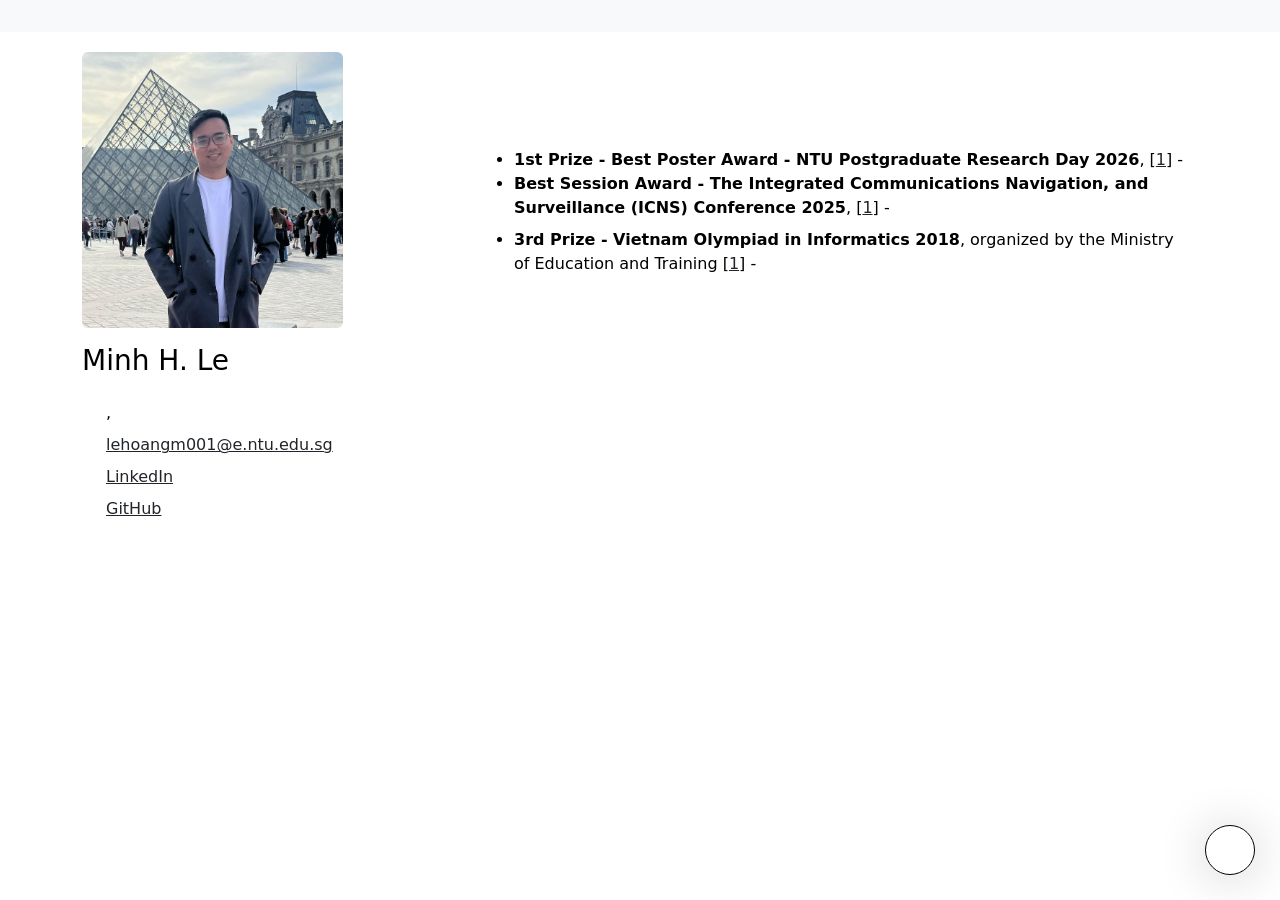
==== commit c4432df7: "uploaded" ====
--- a/index.html
+++ b/index.html
@@ -90,25 +90,15 @@
 								data-en="Academic">
 							</a>
 						</li>
-						<li class="nav-item">
+						<!-- <li class="nav-item">
 							<a class="nav-link" id="projects" href="#" 
 								data-en="Side Projects">
 							</a>
-						</li>
-						<li class="nav-item">
-							<a class="nav-link" id="conferences" href="#" 
-								data-en="Conferences">
-							</a>
-						</li>
-						<li class="nav-item">
+						</li> -->
+	
+						<!-- <li class="nav-item">
 							<a class="nav-link" id="experience" href="#" 
 								data-en="Experience">
-							</a>
-						</li>
-						<!-- Example using Photos -->
-						<!-- <li class="nav-item">
-							<a class="nav-link" id="photos" href="#" 
-								data-en="Photos">
 							</a>
 						</li> -->
 					</ul>
@@ -197,7 +187,7 @@
 					<div class="container">
 						<div class="row language">
 							<p class="mt-2 justify" 
-								data-en="Born in Ho Chi Minh City, Vietnam, he earned his Bachelor’s degree in Computer Science in 2018 from the prestigious Advanced Program in Computer Science (APCS) at Vietnam National University. During his undergraduate years, he published early research in an A* conference and received an award for scientific achievement. After graduation, he was directly admitted to the Ph.D. program in Air Traffic Management at Nanyang Technological University (NTU) with a full scholarship, where he focuses on applying Artificial Intelligence to Air Traffic Management. He is also passionate about soft skills, having worked as a teaching assistant at Vietnam National University, and has demonstrated strong leadership through his involvement in community projects and student clubs.">
+								data-en="Born in Ho Chi Minh City, Vietnam, he earned his Bachelor’s degree in Computer Science in 2022 from the prestigious Advanced Program in Computer Science (APCS) at Vietnam National University. During his undergraduate years, he published early research in an A* conference and received an award for scientific achievement. After graduation, he was directly admitted to the Ph.D. program in Air Traffic Management at Nanyang Technological University (NTU) with a full scholarship, where he focuses on applying Artificial Intelligence to Air Traffic Management. He is also passionate about soft skills, having worked as a teaching assistant at Vietnam National University, and has demonstrated strong leadership through his involvement in community projects and student clubs.">
 							</p>
 							
 							<h4 id="researchinterestsH4" class="mt-2" 
@@ -212,6 +202,12 @@
 
 							<ul class="mt-1">
 
+								<li class="abme-honors-bullet mt-3">
+									<strong>1st Prize  - Best Poster Award - NTU Postgraduate Research Day 2026</strong>, <span data-en="hosted by NTU Graduate College"></span> 
+									[<a href="./assets/documents/2026_1st_prize.jpg" class="link-dark" target="_blank">1</a>]
+									- <span data-en="Mar, 2026"></span>
+								</li>
+
 								<li class="abme-honors-bullet">
 									<strong>Best Session Award - The Integrated Communications Navigation, and Surveillance (ICNS) Conference 2025</strong>, <span data-en="hosted by Eurocontrol, Sesar Joint Undertaking"></span> 
 									[<a href="./assets/documents/2025_ICNS.jpeg" class="link-dark" target="_blank">1</a>]
@@ -301,162 +297,47 @@
 
 				<!-- Education -->
 				<div class="col-md-8 offset-md-1 mb-5" id="educationContent">
-					<!-- <div class="container">
+					<div class="container">
 						<div class="row mt-2 language">
 							<h2
-								data-en="Ph.D. in Computer Architecture"></h2>
+								data-en="Ph.D. in Applied Artificial Intelligence to Air Traffic Management"></h2>
 							<div class="trnsf-thin" 
-								data-en="(University of Murcia, 2022-2026)"></div>
+								data-en="(Nanyang Technological University, Singapore, 2024-2028)"></div>
 
 							<p class="mt-1 justify"
 
 								data-en="
-								The design of the memory system is a key component of any computer architecture, and it is much more crucial in the heterogeneous architectures that are emerging as a result of Moore's Law slowing.
-
-								Although memory hierarchies in general-purpose architectures have been extensively explored over the years, domain-specific accelerators have restrictions that introduces variances in some essential features. Furthermore, as the computational capability of these heterogeneous architectures grows, so does the requirement to be able to retrieve data with which to operate, increasing the pressure on the design of the memory system.
-
-								The overarching goal of this work is to suggest approaches for addressing two transcendental concerns in the design of a heterogeneous processor's memory system. On the one hand, novel organizations for the memory structures employed by cores (considering deep learning accelerators in this case), through which it will be possible to respond to the requirement for ever-increasing bandwidth. On the other hand, we will investigate alternatives to present virtual memory concepts in order to more efficiently share the same memory space across general purpose cores and accelerators.
+								The objective of this thesis is to develop a fully automated multi-agent system for swapping slots between airlines. The system aims to improve efficiency, work across multiple airports, handle strategic behavior by airlines, and protect their private information.
 								">
 								
 							</p>
-
-							<div class="trnsf-thin">
-								<span
-									data-en="Dissertation:">
-								</span>
-								<span class="trnsf-italic"
-									data-en="TBD (late~2026).">
-								</span>
-							</div>
-
-						</div>
+						</div>
+
 
 						<div class="row mt-3 language">
 							<h2
-								data-en="M.S. in High Performance Architectures and Supercomputing"></h2>
-							<div class="trnsf-thin"
-								data-en="(University of Murcia, 2021-2022) 9,24 - 60 ECTS">
+								data-en="B.S. in Computer Science">
+							</h2>
+							<div class="trnsf-thin" 
+								data-en="(Vietnam National University, 2018-2022)">
 							</div>
 
 							<p class="mt-1 justify"
 
 								data-en="
-								Design high-performance multi-core architectures, including the microarchitecture of each of the processing cores, the caches and the interconnection network.
-								Understand the mechanisms through which efficient communication between cores can be achieved (the cache coherence protocol).
-								Assess the impact of different architectural techniques on the performance and power consumption of high-performance multi-core architectures.
-								Parallel programming standards: shared memory paradigms (OpenMP) and message passing interface (MPI) + hybrid paradigms (such as MPI+OpenMP and OpenMP+CUDA).
-								Notions of parallel programming and efficient matrix algorithms and libraries in high-performance systems (BLAS, Intel MKL, cuBLAS, ScaLAPACK).
-								High performance system administration (RAID storage, firewall rules, network protocols, module manager, queuing system, network boot).
-								">
+								Advanced Program in Computer Science (APCS) at Vietnam National University.">
 								
 							</p>
 
-							<div class="trnsf-thin">
-								<span
-									data-en="Thesis:">
-								</span>
-								<span class="trnsf-italic">
-									<a href="./assets/documents/dissertations/NICOLASMESEGUER_CPU-PCGCN_efficient_processing_of_graph_convolutional_networks_on_CPU_architectures.pdf" class="link-dark" target="_blank"
-									data-en="CPU-PCGCN, efficient processing of graph convolutional networks on CPU architectures.">
-								</a>
-								</span>
-							</div>
-							<div class="trnsf-thin">
-								<span
-									data-en="[find the repository">
-								</span>
-								<a href="https://github.com/NicolasMeseguer/pcgcn" class="link-dark" target="_blank"
-									data-en="here]">
-								</a>
-							</div>
-
-						</div>
-
-						<div class="row mt-3 language">
-							<h2
-								data-en="Intern Student, Machine Learning and Deep Learning">
-							</h2>
-							<div class="trnsf-thin" 
-								data-en="(Catholic University of Murcia, 2019-2020) - 12 ECTS">
-							</div>
-
-							<p class="mt-1 justify"
-
-								data-en="
-								Introduction to Machine Learning (ML) and the notions underpinning the computation of different Deep Neural Networks (DNNs) models, such as MLPs, CNNs, or RNNs.
-								During my time as an intern student, I developed a fully connected (FC) and a convolutional neural network (CNN) in C, improving cache efficency (dynamic memory, pointers, memory registers) and matrix operations to speed up the calculation. 
-								This application is openly distributed to the scientific commmunity; it is totally modular and user-friendly.
-								">
-							</p>
-
-							<div class="trnsf-thin">
-								<span
-									data-en="[find the application">
-								</span>
-								<a href="https://github.com/NicolasMeseguer/DNN" class="link-dark" target="_blank"
-									data-en="here]">
-								</a>
-							</div>
-
-						</div>
-
-						<div class="row mt-3 language">
-							<h2
-								data-en="(Hons) B.S. in Computer Engineering">
-							</h2>
-							<div class="trnsf-thin" 
-								data-en="(Catholic University of Murcia, 2018-2021) 9,3 - 240 ECTS">
-							</div>
-
-							<p class="mt-1 justify"
-
-								data-en="
-								Data structures (stacks, queues, lists, graphs), algorithms (sorting, hashing, backtracking), 
-								databases (relational and no relational), parallel programming (OMP and CUDA), 
-								computer architecture (MIPS, Von Neumann model, segmentation, multicycle and monocycle), 
-								calculus and linear algebra, networks, operating systems and computer security (CISCO course), 
-								agile methodologies and software engineering, advanced visual programming, smart systems (Python), 
-								native mobile apps and progressive web apps, etc.">
-								
-							</p>
-
-							<div class="trnsf-thin">
-								<span
-									data-en="Thesis:">
-								</span>
-								<span class="trnsf-italic">
-									<a href="./assets/documents/dissertations/NICOLASMESEGUER_Implementation_and_evaluation_of_the_DLRM_model_in_an_ASIC_accelerator_simulated_by_STONNE.pdf" class="link-dark" target="_blank"
-									data-en="Implementation and evaluation of the DLRM model in an ASIC accelerator simulated by STONNE.">
-								</a>
-								</span>
-							</div>
-
-						</div>
-
-						<div class="row mt-3 language">
-							<h2
-								data-en="HNC Web App Developer">
-							</h2>
-							<div class="trnsf-thin">(IES José Planes, 2016-2018) 8,8 - 120 ECTS </div>
-
-							<p class="mt-1 justify"
-
-								data-en="Developing, implementing and maintaining web applications (MVC approach), 
-								irrespective of the model used and using specific technologies (Laravel, Symfony, Java, React.js or Node.js), 
-								guaranteeing secure access to data (MySQL, XML or Ajax) and complying with the accessibility, 
-								usability and quality criteria (Doctrine2, Ruby, SASS, Compass) required by established standards.">
-							</p>
-
-						</div>
-					</div> -->
+						</div>
+
+					</div>
 				</div>
 
 
 				<!-- Publications -->
 				<div class="col-md-8 offset-md-1 mb-5" id="publicationsContent">
 					<div class="container">
-
-						Each new year
 						<div class="row mt-3">
 							<h2 class="pub-year-h2">2025</h2>
 
@@ -512,93 +393,61 @@
 				<div class="col-md-8 offset-md-1 mb-5" id="blogContent">
 					<div class="container">
 
-						<!-- <div class="clickable mt-4 language">
-							<div class="d-none">https://nicolasmeseguer.notion.site/StreaMemory-Benchmark-35739f7f69404274a1d287f6827ef203</div>
-							<div class="h5">⛲ StreaMemory Benchmark</div>
-							<div class="blog-info mt-2">
-								<div class="d-inline">
-									<i class="fa-light fa-hourglass-clock" aria-hidden="true"></i> 25 min
-								</div>
-
-								<div class="float-end d-inline">
-									<i class="fa-light fa-calendar" aria-hidden="true"></i> 11 feb. 2022
-								</div>
-							</div>
-
-							<div class="blog-short mt-2"
-								data-en="Explanation of the Stream + Memory benchmark in MGPUSim and the files I had to modify to achieve it.">
-							</div>
-
-							<div class="blog-tags mt-1">
-								<span class="tag t-sky">#benchmark</span> <span class="tag t-lime">#mgpusim</span> <span class="tag t-purple">#akita</span>
-							</div>
-						</div>
-
 						<div class="clickable mt-4 language">
-							<div class="d-none">https://nicolasmeseguer.notion.site/Elementwise-2D-546f8fe9a8a24852a234bdc28b00cd15</div>
-							<div class="h5">🧊 Elementwise 2D Tensor</div>
-							<div class="blog-info mt-2">
-								<div class="d-inline">
-									<i class="fa-light fa-hourglass-clock" aria-hidden="true"></i> 10 min
-								</div>
-
-								<div class="float-end d-inline">
-									<i class="fa-light fa-calendar" aria-hidden="true"></i> 12 dec. 2022
-								</div>
-							</div>
-
-							<div class="blog-short mt-2"
-								data-en="Explanation of element-wise for a double (2D) tensor and a case study of why not to use random sizes for matrix size.">
-							</div>
-
-							<div class="blog-tags mt-1">
-								<span class="tag t-sky">#mgpusim</span> <span class="tag t-sky">#akita</span>
-							</div>
-						</div>
-
-						<div class="clickable mt-4 language">
-							<div class="d-none">https://nicolasmeseguer.notion.site/Tracing-LDS-Unit-69210a9d8fe44b4a997f8391aa508621</div>
-							<div class="h5">🛤️ Tracing LDS Unit</div>
-							<div class="blog-info mt-2">
-								<div class="d-inline">
-									<i class="fa-light fa-hourglass-clock" aria-hidden="true"></i> 20 min
-								</div>
-
-								<div class="float-end d-inline">
-									<i class="fa-light fa-calendar" aria-hidden="true"></i> 30 nov. 2022
-								</div>
-							</div>
-
-							<div class="blog-short mt-2"
-								data-en="Have you ever wanted to attach a tracer to a specific component inside MGPUSim? Even if that 'component' is not a component itself but a subcomponent of a component. This tutorial will be helpful.">
-							</div>
-
-							<div class="blog-tags mt-1">
-								<span class="tag t-sky">#mgpusim</span> <span class="tag t-sky">#akita</span> <span class="tag t-sky">#tracing</span>
-							</div>
-						</div>
-
-						<div class="clickable mt-4 language">
-							<div class="d-none">https://nicolasmeseguer.notion.site/DAISEN-Tutorial-9d041575a9b0489099086152fd9a927e</div>
-							<div class="h5">📊 DAISEN Tutorial</div>
+							<div class="d-none">https://leehoanminh.wordpress.com/2025/12/16/markov-decision-process-an-intuitive-explaination/</div>
+							<div class="h5">⛲ Markov Decision Process – an intuitive explaination</div>
 							<div class="blog-info mt-2">
 								<div class="d-inline">
 									<i class="fa-light fa-hourglass-clock" aria-hidden="true"></i> 15 min
 								</div>
 
 								<div class="float-end d-inline">
-									<i class="fa-light fa-calendar" aria-hidden="true"></i> 15 nov. 2022
+									<i class="fa-light fa-calendar" aria-hidden="true"></i> 16 Dec. 2025
 								</div>
 							</div>
 
 							<div class="blog-short mt-2"
-								data-en="Brief tutorial about the visualization tool DAISEN used for MGPUSim. This tutorial comes along with a kernel example.">
-							</div>
-
-							<div class="blog-tags mt-1">
-								<span class="tag t-sky">#mgpusim</span> <span class="tag t-sky">#akita</span> <span class="tag t-sky">#daisen</span>
-							</div>
-						</div> -->
+								data-en="Intuitive Explanation of Markov Decision Process (MDP) for sequential decision making.">
+							</div>
+						</div>
+
+						<div class="clickable mt-4 language">
+							<div class="d-none">https://leehoanminh.wordpress.com/2025/12/19/explain-objective-function-in-reinforcement-learning/</div>
+							<div class="h5">🧊 Objective in Reinforcement Learning</div>
+							<div class="blog-info mt-2">
+								<div class="d-inline">
+									<i class="fa-light fa-hourglass-clock" aria-hidden="true"></i> 15 min
+								</div>
+
+								<div class="float-end d-inline">
+									<i class="fa-light fa-calendar" aria-hidden="true"></i> 19 Dec. 2025
+								</div>
+							</div>
+
+							<div class="blog-short mt-2"
+								data-en="Explanation of Reinforcement Learning Objective Function.">
+							</div>
+
+						</div>
+
+						<div class="clickable mt-4 language">
+							<div class="d-none">https://leehoanminh.wordpress.com/2025/12/30/the-brain-of-reinforcement-agent-policy/</div>
+							<div class="h5">🛤️ Reinforcement Learning Policy of Agents</div>
+							<div class="blog-info mt-2">
+								<div class="d-inline">
+									<i class="fa-light fa-hourglass-clock" aria-hidden="true"></i> 15 min
+								</div>
+
+								<div class="float-end d-inline">
+									<i class="fa-light fa-calendar" aria-hidden="true"></i> 30 Dec. 2025
+								</div>
+							</div>
+
+							<div class="blog-short mt-2"
+								data-en="Explain intuition behind the policy of reinforcement learning agents.">
+							</div>
+
+						</div>
 						
 					</div>
 				</div>
@@ -606,82 +455,82 @@
 				<!-- Academic / Teaching -->
 				<div class="col-md-8 offset-md-1 mb-5" id="academicContent">
 					<div class="container">
-					
-						<!-- Each new year -->
-<!-- 						
-						<div class="row mt-4 language">
-							<h2 class="academic-year-h2">2023</h2>
-
-							<div class="academic-block">
-								<div class="lucida-console h5 academic-name"> <span data-en="Introduction to Operating Systems"></span></div>
-								<div class="academic-rol mt-1"><span data-en="Teaching Assistant"></span></div>
-								<div class="academic-year">3.00 ECTS. <span data-en="September 2023 - January 2024"></span></div>
-							</div>
-
-							<div class="academic-block mt-4">
-								<div class="lucida-console h5 academic-name"> <span data-en="Multi-core and Purpose-built Architectures"></span></div>
-								<div class="academic-rol mt-1"><span data-en="Teaching Assistant"></span></div>
-								<div class="academic-year">3.00 ECTS. <span data-en="February 2023 - June 2023"></span></div>
-								<div class="mt-1"><a href="https://twitter.com/AMPE_UMU" target="_blank" class="link-dark"><i class="fa-brands fa-twitter"></i></a></div>
-							</div>
-						</div>
-
-						<div class="row mt-4 language">
-							<h2 class="student-h2" data-en="Students"></h2>
-
-							<div class="student-block">
-								<div class="student-name"> José Ángel Nicolás Ortega </div>
-								<div class="mt-1 h5 lucida-console"><span data-en="Register Bank Modeling on GPUs with MGPUSim"></span></div>
-								<div class="student-mark fireworks">9.9 <span data-en="Outstanding - H.M."></span> </div>
-								<div class="mt-2 student-period"> <span data-en="September 2022 - June 2023"></span> </div>
-							</div>
-						</div> -->
-					</div>
-				</div>
-
-				<!-- Conferences -->
-				<div class="col-md-8 offset-md-1 mb-5" id="conferencesContent">
-					<div class="container language">
-						🌲 
-						<span
-							data-en="You have all the time in the world to design this page.">
-						</span>
-						🌍
-						</div>
-				</div>
-
-				<!-- Experience -->
-				<div class="col-md-8 offset-md-1" id="experienceContent">
-					<div class="container language">
-						🌲 
-						<span
-							data-en="You have all the time in the world to design this page.">
-						</span>
-						🌍
-						</div>
-				</div>
-
-				<!-- Projects -->
-				<div class="col-md-8 offset-md-1" id="projectsContent">
-					<div class="container language">
-						🌲 
-						<span
-							data-en="You have all the time in the world to design this page.">
-						</span>
-						🌍
-						</div>
-				</div>
-
-				<!-- Photos -->
-				<!-- <div class="col-md-8 offset-md-1 mb-5" id="photosContent">
-					<h2 class="section-title language" 
-						data-en="Photos">
-					</h2>
-					<p class="language" 
-						data-en="Here you can find some of my photos.">
-					</p>
-				</div> -->
-
+						<div class="row mt-2 language">
+						</div>
+
+						<div class="row mt-4 align-items-start academic-activity-block">
+							<div class="col-md-5 col-lg-4 mb-3 mb-md-0">
+								<div class="academic-photo-strip rounded shadow-sm" aria-label="Academic activity photos">
+									<button type="button" class="btn btn-light btn-sm academic-strip-btn academic-strip-prev" aria-label="Previous photo">&#8249;</button>
+									<button type="button" class="btn btn-light btn-sm academic-strip-btn academic-strip-next" aria-label="Next photo">&#8250;</button>
+									<div class="academic-photo-strip-track" tabindex="0">
+										<div class="academic-photo-slide">
+											<div class="ratio ratio-4x3 academic-photo-ratio">
+												<img class="academic-photo-img" src="./assets/documents/imgs/dl5_3.jpeg" width="640" height="480" alt="Programming and computer science" loading="lazy" decoding="async">
+											</div>
+										</div>
+										<div class="academic-photo-slide">
+											<div class="ratio ratio-4x3 academic-photo-ratio">
+												<img class="academic-photo-img" src="./assets/documents/imgs/DL5_2.jpeg" width="800" height="600" alt="NTU Postgraduate Research Day poster session" loading="lazy" decoding="async">
+											</div>
+										</div>
+										<div class="academic-photo-slide">
+											<div class="ratio ratio-4x3 academic-photo-ratio">
+												<img class="academic-photo-img" src="./assets/documents/imgs/DL5_1.jpeg" width="800" height="600" alt="ICNS conference session" loading="lazy" decoding="async">
+											</div>
+										</div>
+									</div>
+								</div>
+							</div>
+							<div class="col-md-7 col-lg-8 language">
+								<div class="h5 lucida-console academic-name" data-en="Instructor - Session 5: Reinforcement Learning - NTU Deep Learning Bootcamp 2026"></div>
+								<div class="academic-activity-date mt-2 mb-1 trnsf-thin">
+									<i class="fa-light fa-calendar me-1" aria-hidden="true"></i>
+									<span data-en="Apr 2026"></span>
+								</div>
+								<p class="mt-2 justify mb-0"
+									data-en="Instructor of the session 5: Reinforcement Learning - NTU Deep Learning Bootcamp 2026, help students learn fundamental concepts of Reinforcement Learning and how to formulate a real-world problem solvable by Reinforcement Learning.">
+								</p>
+							</div>
+						</div>
+
+						<div class="row mt-4 align-items-start academic-activity-block">
+							<div class="col-md-5 col-lg-4 mb-3 mb-md-0">
+								<div class="academic-photo-strip rounded shadow-sm" aria-label="Academic activity photos">
+									<button type="button" class="btn btn-light btn-sm academic-strip-btn academic-strip-prev" aria-label="Previous photo">&#8249;</button>
+									<button type="button" class="btn btn-light btn-sm academic-strip-btn academic-strip-next" aria-label="Next photo">&#8250;</button>
+									<div class="academic-photo-strip-track" tabindex="0">
+										<div class="academic-photo-slide">
+											<div class="ratio ratio-4x3 academic-photo-ratio">
+												<img class="academic-photo-img" src="./assets/documents/imgs/graduateresearch_picture2.jpg" width="640" height="480" alt="Programming and computer science" loading="lazy" decoding="async">
+											</div>
+										</div>
+										<div class="academic-photo-slide">
+											<div class="ratio ratio-4x3 academic-photo-ratio">
+												<img class="academic-photo-img" src="./assets/documents/imgs/graduateresearch_picture1.jpg" width="800" height="600" alt="NTU Postgraduate Research Day poster session" loading="lazy" decoding="async">
+											</div>
+										</div>
+										<div class="academic-photo-slide">
+											<div class="ratio ratio-4x3 academic-photo-ratio">
+												<img class="academic-photo-img" src="./assets/documents/imgs/graduateresearch_picture3.jpg" width="800" height="600" alt="ICNS conference session" loading="lazy" decoding="async">
+											</div>
+										</div>
+									</div>
+								</div>
+							</div>
+							<div class="col-md-7 col-lg-8 language">
+								<div class="h5 lucida-console academic-name" data-en="Poster Presentation - Postgraduate Research Day 2026, Nanyang Technological University"></div>
+								<div class="academic-activity-date mt-2 mb-1 trnsf-thin">
+									<i class="fa-light fa-calendar me-1" aria-hidden="true"></i>
+									<span data-en="March 2026"></span>
+								</div>
+								<p class="mt-2 justify mb-0"
+									data-en="Presenting the poster at Postgraduate Research Day 2026, Nanyang Technological University.">
+								</p>
+							</div>
+						</div>
+					</div>
+				</div>
 
 			</div>
 		</div>
--- a/assets/css/main.css
+++ b/assets/css/main.css
@@ -0,0 +1,334 @@
+/* MOBILE's FIRST - Custom properties */
+/* This classes will be then modified for bigger screens */
+
+#mowatave {
+	color: #2bd284 !important;
+	text-decoration: underline;
+}
+
+.underline {
+	text-decoration: underline;
+}
+
+a {
+	text-decoration-thickness: 1px;
+}
+
+#hobbiesH4 {
+	text-align: center;
+}
+
+#hobbie1, #hobbie2, #hobbie3 {
+	text-align: center;
+	margin-top: 1em;
+}
+
+.abme-honors-bullet{
+	font-size: 16px;
+}
+
+/* GENERAL CSS */
+#main-content {
+	margin-top: 20px;
+}
+
+li > .active {
+	font-weight: 500;
+}
+
+.trnsf-thin {
+	font-weight: 300;
+}
+
+.trnsf-italic {
+	font-style: italic;
+}
+
+.justify {
+	text-align: justify;
+  	text-justify: inter-word;
+}
+
+.lucida-console {
+	font-family: 'Lucida Console', monospace;
+}
+
+/* NICOLAS MESEGUER CONTACT INFO - Related*/
+.profilepicture {
+	max-height: 300px;
+	min-width: 150px;
+	min-height: 150px;
+	margin-left: auto;
+	margin-right: auto;
+}
+
+.fseneca {
+	max-width: 50%; 
+	height: auto;
+}
+
+.fseneca:hover {
+	transform: scale(1.05,1.05);
+}
+
+/* PUBLICATIONS - Related */
+.pub-block {
+	border-left: 2px #D9DDDC solid;
+	padding-left: 15px;
+}
+
+.pub-year-h2 {
+	font-size: 3.2em;
+	font-weight: 100;
+}
+
+.pub-authors {
+	font-weight: 400;
+}
+
+.pub-authors .pub-author {
+	font-weight: 500;
+}
+
+.pub-congress {
+	font-weight: 100;
+}
+
+.pub-force-margin-left {
+	margin-left: 10px !important;
+}
+
+/* ACADEMIC - Related */
+.academic-year-h2, .student-h2 {
+	font-size: 3.2em;
+	font-weight: 100;
+}
+
+.academic-block, .student-block {
+	padding-left: 15px;
+}
+
+.academic-rol {
+	font-weight: 400;
+}
+
+.academic-year {
+	font-weight: 100;
+}
+
+.academic-activity-block {
+	border-left: 2px #D9DDDC solid;
+	padding-left: 15px;
+}
+
+/* Academic photo strip */
+.academic-photo-strip {
+	position: relative;
+	z-index: 0;
+	isolation: isolate;
+	background-color: rgba(0, 0, 0, 0.04);
+	border: 1px solid rgba(0, 0, 0, 0.06);
+	overflow: hidden;
+}
+
+.academic-photo-strip-track {
+	display: flex;
+	overflow-x: auto;
+	overflow-y: hidden;
+	scroll-snap-type: x mandatory;
+	scroll-behavior: smooth;
+	-webkit-overflow-scrolling: touch;
+	scrollbar-width: thin;
+}
+
+.academic-photo-strip-track:focus-visible {
+	outline: 2px solid rgba(0, 0, 0, 0.25);
+	outline-offset: 2px;
+}
+
+.academic-photo-slide {
+	flex: 0 0 100%;
+	width: 100%;
+	min-width: 0;
+	scroll-snap-align: start;
+	scroll-snap-stop: always;
+}
+
+.academic-photo-ratio {
+	background-color: rgba(0, 0, 0, 0.06);
+}
+
+.academic-photo-img {
+	object-fit: cover;
+	object-position: center;
+}
+
+.academic-strip-btn {
+	position: absolute;
+	top: 50%;
+	transform: translateY(-50%);
+	z-index: 2;
+	padding: 0.2rem 0.45rem;
+	line-height: 1;
+	opacity: 0.9;
+}
+
+.academic-strip-prev {
+	left: 6px;
+}
+
+.academic-strip-next {
+	right: 6px;
+}
+
+.student-mark {
+	font-weight: 400;
+	font-size: 1.1em;
+}
+
+.student-period {
+	font-weight: 100;
+}
+
+/* OPTION BUTTON */
+.options-button {
+    position: fixed;
+	
+    height: 50px;
+    width: 50px;
+	cursor: pointer;
+
+    border-radius: 100%;
+	
+	bottom: 25px;
+	right: 25px;
+
+	display: inline-block;
+
+	font-size: 1.2em;
+	vertical-align: middle;
+	text-align: center;
+
+	padding-top: .35em;
+}
+
+.options-button i,
+.options-button img {
+	margin: auto;
+	z-index: -999;
+}
+
+#options-toggler {
+	transition: .2s;
+}
+
+#options-toggler:hover {
+	transform: scale(1.09,1.09);
+}
+
+#theme {
+	height: 40px;
+    width: 40px;
+
+	bottom: 85px !important;
+	right: 30px !important;
+
+	font-size: 1em;
+
+	-webkit-transition: background-color .5s; /* For Safari 3.0 to 6.0 */
+    transition: background-color .5s; /* For modern browsers */
+}
+
+#lan {
+	height: 40px;
+    width: 40px;
+
+	bottom: 130px;
+	right: 30px;
+
+	font-size: 1em;
+
+	-webkit-transition: background-color .5s; /* For Safari 3.0 to 6.0 */
+    transition: background-color .5s; /* For modern browsers */
+}
+
+.lang-flag {
+	height: 15px;
+    width: 22.5px;
+	vertical-align:	0px;
+}
+
+/* BLOG - Related */
+.blog-info {
+	font-weight: 100;
+	width: 100%;
+	clear: both;
+	display: block;
+}
+
+.blog-short {
+	font-weight: 400;
+	font-size: 17px;
+}
+
+.blog-tags {
+	text-align: right;
+}
+
+.blog-tags > .tag {
+	border-radius: 100px;
+	padding: 4px;
+	font-size: 12px;
+	font-weight: 600;
+	box-shadow: 0px 3px 10px rgba(0,0,0,0.4);
+	color: white;
+}
+
+.blog-tags > .t-purple {
+	background-color: rgb(137, 70, 255, 0.8);
+}
+
+.blog-tags > .t-lime {
+	background-color: rgba(118, 185, 0, 0.8);
+}
+
+.blog-tags > .t-sky {
+	background-color: rgba(37, 197, 223, 0.8);
+}
+
+.clickable {
+	border-radius: 20px;
+	border: 2px #D9DDDC solid;
+	padding: 15px;
+	cursor: pointer;
+	transition: .3s;
+	box-shadow: 0px 3px 50px rgba(0,0,0,0.2);
+}
+
+.clickable:hover {
+	box-shadow: 0px 3px 50px rgba(0,0,0,0.3);
+	transform: scale(1.03,1.03);
+}
+
+/* MEDIA QUERIES */
+/* BIGGER SCREENS */
+@media (min-width: 768px) {
+
+	#hobbiesH4 {
+		text-align: left;
+	}
+
+	#hobbie1, #hobbie2, #hobbie3 {
+		text-align: left;
+		margin-top: 0;
+	}
+
+	.profilepicture {
+		margin-left: 0%;
+		margin-right: 0%;
+	}
+	
+	.abme-honors-bullet{
+		margin-left: 40px;
+	}
+}
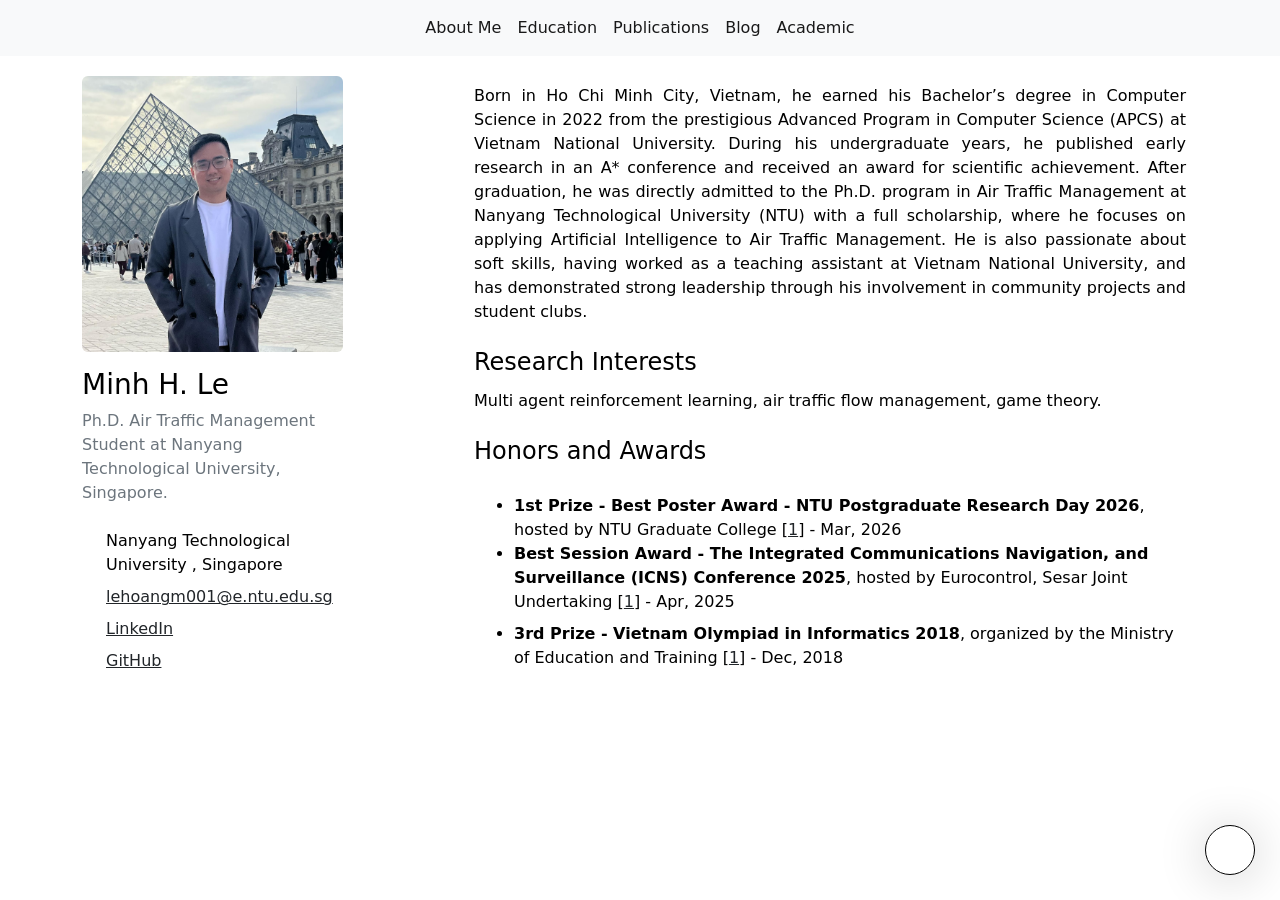
==== commit 2f73e563: "Updated new page" ====
--- a/index.html
+++ b/index.html
@@ -121,7 +121,8 @@
 
 					<p class="mb-4">
 						<span class="t-secondary" 
-						data-en="Ph.D. Air Traffic Management Student at Nanyang Technological University, Singapore."
+						data-en="Ph.D. Air Traffic Management Student at Nanyang Technological University, Singapore.">
+						</span>
 					</p>
 					
 					<div class="row mb-2">
@@ -156,7 +157,7 @@
 						</div>
 
 						<div class="col-10">
-							<a href="lehoangm001@e.ntu.edu.sg" class="link-dark">lehoangm001@e.ntu.edu.sg</a>
+							<a href="mailto:lehoangm001@e.ntu.edu.sg" class="link-dark">lehoangm001@e.ntu.edu.sg</a>
 						</div>
 					</div>
 
@@ -215,7 +216,7 @@
 								</li>
 
 								<li class="abme-honors-bullet mt-2">
-									<strong>3rd Prize - Vietnam Olympiad in Informatics 2018</strong>, organized by the Ministry of Education and Training</span> 
+									<strong>3rd Prize - Vietnam Olympiad in Informatics 2018</strong>, organized by the Ministry of Education and Training
 									[<a href="./assets/documents/2018_Certificate.jpg" class="link-dark" target="_blank">1</a>]
 									- <span data-en="Dec, 2018"></span>
 								</li>
@@ -352,7 +353,7 @@
 								<!-- Links -->
 								<div class="mt-1">
 									<span> <i class="fa-light fa-bookmark"></i> <a href="https://doi.org/10.1109/ICNS65417.2025.10976865" target="_blank" class="link-dark">DOI</a> </span>
-									<span class="pub-force-margin-left"> <i class="far fa-file-pdf"></i> <a href="/assets/documents/publications/ICNS_final.pdf" target="_blank" class="link-dark">Full Paper</a> </span>
+									<span class="pub-force-margin-left"> <i class="far fa-file-pdf"></i> <a href="./assets/documents/publications/ICNS_final.pdf" target="_blank" class="link-dark">Full Paper</a> </span>
 									<!-- This <a> with id citation, will automatically copy to the clipboard the bibtex citation -->
 									<span class="pub-force-margin-left"> <i class="fas fa-quote-left"></i> <a href="#" id="citation" class="link-dark">BibTeX</a> </span>
 								</div>
--- a/assets/css/main.css
+++ b/assets/css/main.css
@@ -25,6 +25,37 @@
 
 .abme-honors-bullet{
 	font-size: 16px;
+}
+
+/* ACHIEVEMENTS - Star levels */
+.achievement-stars {
+	display: inline-block;
+	min-width: 5.5em;
+	margin-right: 0.4em;
+	vertical-align: middle;
+	white-space: nowrap;
+	font-size: 0.95em;
+	letter-spacing: 1px;
+}
+
+.achievement-stars.stars-5::before { content: "★★★★★"; color: #dc3545; }
+.achievement-stars.stars-4::before { content: "★★★★☆"; color: #e67e00; }
+.achievement-stars.stars-3::before { content: "★★★☆☆"; color: #d4a017; }
+.achievement-stars.stars-2::before { content: "★★☆☆☆"; color: #28a745; }
+.achievement-stars.stars-1::before { content: "★☆☆☆☆"; color: #9e9e9e; }
+
+.achievement-legend {
+	border-left: 2px #D9DDDC solid;
+	padding-left: 15px;
+}
+
+.achievement-legend-list li {
+	margin-bottom: 0.35rem;
+	font-size: 15px;
+}
+
+.achievement-legend-list .achievement-stars {
+	min-width: 5.5em;
 }
 
 /* GENERAL CSS */
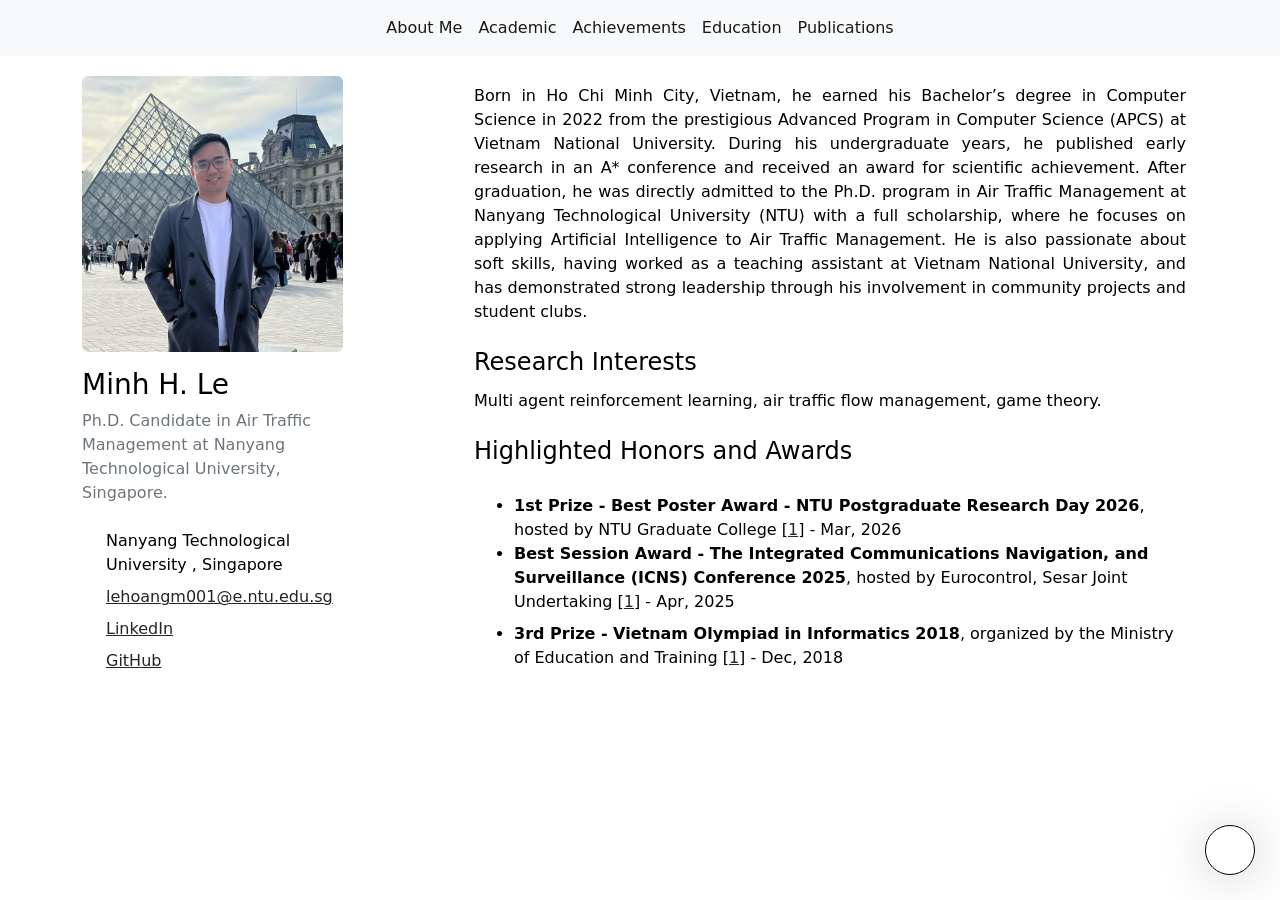
==== commit 76e9bb24: "award" ====
--- a/index.html
+++ b/index.html
@@ -71,6 +71,16 @@
 							</a>
 						</li>
 						<li class="nav-item">
+							<a class="nav-link" id="academic" href="#" 
+								data-en="Academic">
+							</a>
+						</li>
+						<li class="nav-item">
+							<a class="nav-link" id="achievements" href="#" 
+								data-en="Achievements">
+							</a>
+						</li>
+						<li class="nav-item">
 							<a class="nav-link" id="education" href="#" 
 								data-en="Education">
 						</a>
@@ -80,27 +90,6 @@
 								data-en="Publications">
 						</a>
 						</li>
-						<li class="nav-item">
-							<a class="nav-link" id="blog" href="#" 
-								data-en="Blog">
-							</a>
-						</li>
-						<li class="nav-item">
-							<a class="nav-link" id="academic" href="#" 
-								data-en="Academic">
-							</a>
-						</li>
-						<!-- <li class="nav-item">
-							<a class="nav-link" id="projects" href="#" 
-								data-en="Side Projects">
-							</a>
-						</li> -->
-	
-						<!-- <li class="nav-item">
-							<a class="nav-link" id="experience" href="#" 
-								data-en="Experience">
-							</a>
-						</li> -->
 					</ul>
 				</div>
 			</div>
@@ -121,7 +110,7 @@
 
 					<p class="mb-4">
 						<span class="t-secondary" 
-						data-en="Ph.D. Air Traffic Management Student at Nanyang Technological University, Singapore.">
+						data-en="Ph.D. Candidate in Air Traffic Management at Nanyang Technological University, Singapore.">
 						</span>
 					</p>
 					
@@ -199,7 +188,7 @@
 								data-en="Multi agent reinforcement learning, air traffic flow management, game theory.">
 							</p>
 
-							<h4 id="honors-and-awards" class="mt-2" data-en="Honors and Awards"></h4>
+							<h4 id="honors-and-awards" class="mt-2" data-en="Highlighted Honors and Awards"></h4>
 
 							<ul class="mt-1">
 
@@ -292,6 +281,518 @@
 								</div> -->
 							</div>
 						</div>
+					</div>
+				</div>
+
+				<!-- Academic / Teaching -->
+				<div class="col-md-8 offset-md-1 mb-5" id="academicContent">
+					<div class="container">
+
+						<div class="row mt-3">
+							<h2 class="pub-year-h2">2026</h2>
+						</div>
+
+						<div class="row mt-4 align-items-start academic-activity-block">
+							<div class="col-md-5 col-lg-4 mb-3 mb-md-0">
+								<div class="academic-photo-strip rounded shadow-sm" aria-label="NTU Deep Learning Bootcamp photos">
+									<button type="button" class="btn btn-light btn-sm academic-strip-btn academic-strip-prev" aria-label="Previous photo">&#8249;</button>
+									<button type="button" class="btn btn-light btn-sm academic-strip-btn academic-strip-next" aria-label="Next photo">&#8250;</button>
+									<div class="academic-photo-strip-track" tabindex="0">
+										<div class="academic-photo-slide">
+											<div class="ratio ratio-4x3 academic-photo-ratio">
+												<img class="academic-photo-img" src="./assets/documents/imgs/dl5_3.jpeg" width="640" height="480" alt="Deep Learning Bootcamp session" loading="lazy" decoding="async">
+											</div>
+										</div>
+										<div class="academic-photo-slide">
+											<div class="ratio ratio-4x3 academic-photo-ratio">
+												<img class="academic-photo-img" src="./assets/documents/imgs/DL5_2.jpeg" width="800" height="600" alt="Teaching reinforcement learning" loading="lazy" decoding="async">
+											</div>
+										</div>
+										<div class="academic-photo-slide">
+											<div class="ratio ratio-4x3 academic-photo-ratio">
+												<img class="academic-photo-img" src="./assets/documents/imgs/DL5_1.jpeg" width="800" height="600" alt="Bootcamp classroom" loading="lazy" decoding="async">
+											</div>
+										</div>
+									</div>
+								</div>
+							</div>
+							<div class="col-md-7 col-lg-8">
+								<div class="h5 lucida-console">Instructor for NTU Deep Learning Bootcamp — Reinforcement Learning</div>
+								<div class="experience-tags">
+									<span class="experience-tag">#Work</span>
+								</div>
+								<div class="trnsf-thin mt-2 mb-1">Apr 2026</div>
+								<p class="mt-2 justify mb-0">
+									Instructed Session 5 on reinforcement learning fundamentals and how to frame real-world problems for RL.
+									Enjoyed breaking down abstract concepts into intuitive examples for students new to the field.
+								</p>
+							</div>
+						</div>
+
+						<div class="row mt-4 align-items-start academic-activity-block">
+							<div class="col-md-5 col-lg-4 mb-3 mb-md-0">
+								<div class="academic-photo-strip rounded shadow-sm" aria-label="NTU Deep Learning Bootcamp photos">
+									<button type="button" class="btn btn-light btn-sm academic-strip-btn academic-strip-prev" aria-label="Previous photo">&#8249;</button>
+									<button type="button" class="btn btn-light btn-sm academic-strip-btn academic-strip-next" aria-label="Next photo">&#8250;</button>
+									<div class="academic-photo-strip-track" tabindex="0">
+										<div class="academic-photo-slide">
+											<div class="ratio ratio-4x3 academic-photo-ratio">
+												<img class="academic-photo-img" src="./assets/documents/experiences/2026Mar_QE.jpeg" width="640" height="480" loading="lazy" decoding="async">
+											</div>
+										</div>
+									</div>
+								</div>
+							</div>
+							<div class="col-md-7 col-lg-8">
+								<div class="h5 lucida-console">Passed Qualification Exam - NTU Ph.D. program - Air Traffic Management</div>
+								<div class="experience-tags">
+									<span class="experience-tag">#Work</span>
+								</div>
+								<div class="trnsf-thin mt-2 mb-1">Apr 2026</div>
+								<p class="mt-2 justify mb-0">
+									Presented my Ph.D. research proposal and passed the qualification exam.
+								</p>
+							</div>
+						</div>
+
+						<div class="row mt-4 align-items-start academic-activity-block">
+							<div class="col-md-5 col-lg-4 mb-3 mb-md-0">
+								<div class="academic-photo-strip rounded shadow-sm" aria-label="NTU Postgraduate Research Day photos">
+									<button type="button" class="btn btn-light btn-sm academic-strip-btn academic-strip-prev" aria-label="Previous photo">&#8249;</button>
+									<button type="button" class="btn btn-light btn-sm academic-strip-btn academic-strip-next" aria-label="Next photo">&#8250;</button>
+									<div class="academic-photo-strip-track" tabindex="0">
+										<div class="academic-photo-slide">
+											<div class="ratio ratio-4x3 academic-photo-ratio">
+												<img class="academic-photo-img" src="./assets/documents/imgs/graduateresearch_picture1.jpg" width="800" height="600" alt="Poster session at NTU Postgraduate Research Day" loading="lazy" decoding="async">
+											</div>
+										</div>
+										<div class="academic-photo-slide">
+											<div class="ratio ratio-4x3 academic-photo-ratio">
+												<img class="academic-photo-img" src="./assets/documents/imgs/graduateresearch_picture2.jpg" width="640" height="480" alt="Presenting research poster" loading="lazy" decoding="async">
+											</div>
+										</div>
+										<div class="academic-photo-slide">
+											<div class="ratio ratio-4x3 academic-photo-ratio">
+												<img class="academic-photo-img" src="./assets/documents/imgs/graduateresearch_picture3.jpg" width="800" height="600" alt="Research day event" loading="lazy" decoding="async">
+											</div>
+										</div>
+									</div>
+								</div>
+							</div>
+							<div class="col-md-7 col-lg-8">
+								<div class="h5 lucida-console">NTU Postgraduate Research Day 2026</div>
+								<div class="experience-tags">
+									<span class="experience-tag">#Work</span>
+								</div>
+								<div class="trnsf-thin mt-2 mb-1">Mar 2026</div>
+								<p class="mt-2 justify mb-0">
+									Presented my Ph.D. research poster on multi-agent slot swapping in air traffic management.
+									Great chance to explain the work to peers outside my lab and receive feedback from faculty across NTU.
+								</p>
+							</div>
+						</div>
+
+						<div class="row mt-4 align-items-start academic-activity-block">
+							<div class="col-md-5 col-lg-4 mb-3 mb-md-0">
+								<div class="academic-photo-strip rounded shadow-sm" aria-label="NTU Postgraduate Research Day photos">
+									<button type="button" class="btn btn-light btn-sm academic-strip-btn academic-strip-prev" aria-label="Previous photo">&#8249;</button>
+									<button type="button" class="btn btn-light btn-sm academic-strip-btn academic-strip-next" aria-label="Next photo">&#8250;</button>
+									<div class="academic-photo-strip-track" tabindex="0">
+										<div class="academic-photo-slide">
+											<div class="ratio ratio-4x3 academic-photo-ratio">
+												<img class="academic-photo-img" src="./assets/documents/experiences/2026Feb_Singapore_airshow.jpeg" width="800" height="600" loading="lazy" decoding="async">
+											</div>
+										</div>
+										<div class="academic-photo-slide">
+											<div class="ratio ratio-4x3 academic-photo-ratio">
+												<img class="academic-photo-img" src="./assets/documents/experiences/2026Feb_Singapore_airshow2.jpeg" width="640" height="480" loading="lazy" decoding="async">
+											</div>
+										</div>
+									</div>
+								</div>
+							</div>
+							<div class="col-md-7 col-lg-8">
+								<div class="h5 lucida-console">Present AI-ATFM Regional Project in Singapore Airshow 2026</div>
+								<div class="experience-tags">
+									<span class="experience-tag">#Work</span>
+								</div>
+								<div class="trnsf-thin mt-2 mb-1">Feb 2026</div>
+								<p class="mt-2 justify mb-0">
+									Presented my AI-ATFM Regional Project in Singapore Airshow 2026. The project that help me develop my Ph.D. thesis.
+								</p>
+							</div>
+						</div>
+
+						<div class="row mt-3">
+							<h2 class="pub-year-h2">2025</h2>
+						</div>
+
+						<div class="row mt-4 align-items-start academic-activity-block">
+							<div class="col-md-5 col-lg-4 mb-3 mb-md-0">
+								<div class="academic-photo-strip rounded shadow-sm" aria-label="ICNS Conference photos">
+									<button type="button" class="btn btn-light btn-sm academic-strip-btn academic-strip-prev" aria-label="Previous photo">&#8249;</button>
+									<button type="button" class="btn btn-light btn-sm academic-strip-btn academic-strip-next" aria-label="Next photo">&#8250;</button>
+									<div class="academic-photo-strip-track" tabindex="0">
+										<div class="academic-photo-slide">
+											<div class="ratio ratio-4x3 academic-photo-ratio">
+												<img class="academic-photo-img" src="./assets/documents/experiences/2025Apr_ICSN_conferences.jpeg" width="800" height="600" alt="ICNS Conference 2025" loading="lazy" decoding="async">
+											</div>
+										</div>
+										<div class="academic-photo-slide">
+											<div class="ratio ratio-4x3 academic-photo-ratio">
+												<img class="academic-photo-img" src="./assets/documents/experiences/2025Apr_ICNS_conference3.jpeg" width="800" height="600" alt="ICNS Conference 2025" loading="lazy" decoding="async">
+											</div>
+										</div>
+										<div class="academic-photo-slide">
+											<div class="ratio ratio-4x3 academic-photo-ratio">
+												<img class="academic-photo-img" src="./assets/documents/experiences/2025ICNS_Conferences.jpeg" width="800" height="600" alt="ICNS Conference 2025" loading="lazy" decoding="async">
+											</div>
+										</div>
+									</div>
+								</div>
+							</div>
+							<div class="col-md-7 col-lg-8">
+								<div class="h5 lucida-console">ICNS Conference 2025</div>
+								<div class="experience-tags">
+									<span class="experience-tag">#Work</span>
+								</div>
+								<div class="trnsf-thin mt-2 mb-1">Apr 2025</div>
+								<p class="mt-2 justify mb-0">
+									Presented our work on automated inter-airline slot swapping at an international aviation conference.
+									Discussions with industry partners gave practical perspective on deploying multi-agent systems in ATM.
+								</p>
+							</div>
+						</div>
+
+						<div class="row mt-4 align-items-start academic-activity-block">
+							<div class="col-md-5 col-lg-4 mb-3 mb-md-0">
+								<div class="academic-photo-strip rounded shadow-sm" aria-label="CAAS simulation training photos">
+									<button type="button" class="btn btn-light btn-sm academic-strip-btn academic-strip-prev" aria-label="Previous photo">&#8249;</button>
+									<button type="button" class="btn btn-light btn-sm academic-strip-btn academic-strip-next" aria-label="Next photo">&#8250;</button>
+									<div class="academic-photo-strip-track" tabindex="0">
+										<div class="academic-photo-slide">
+											<div class="ratio ratio-4x3 academic-photo-ratio">
+												<img class="academic-photo-img" src="./assets/documents/experiences/2025_training.png" width="800" height="600" alt="CAAS air traffic simulation training" loading="lazy" decoding="async">
+											</div>
+										</div>
+										<div class="academic-photo-slide">
+											<div class="ratio ratio-4x3 academic-photo-ratio">
+												<img class="academic-photo-img" src="./assets/documents/experiences/2025_training.JPG" width="800" height="600" alt="CAAS air traffic simulation training" loading="lazy" decoding="async">
+											</div>
+										</div>
+									</div>
+								</div>
+							</div>
+							<div class="col-md-7 col-lg-8">
+								<div class="h5 lucida-console">Airtop Simulation Training in CAAS, Singapore</div>
+								<div class="experience-tags">
+									<span class="experience-tag">#Work</span>
+								</div>
+								<div class="trnsf-thin mt-2 mb-1">Feb 2025</div>
+								<p class="mt-2 justify mb-0">
+									Attended a simulation training in CAAS, Singapore. The training is about the air traffic simulation and the air traffic management.
+								</p>
+							</div>
+						</div>
+
+						<div class="row mt-3">
+							<h2 class="pub-year-h2">2024</h2>
+						</div>
+
+						<div class="row mt-4 align-items-start academic-activity-block">
+							<div class="col-md-5 col-lg-4 mb-3 mb-md-0">
+								<div class="academic-photo-strip rounded shadow-sm" aria-label="ICRAT 2024 organizer photos">
+									<button type="button" class="btn btn-light btn-sm academic-strip-btn academic-strip-prev" aria-label="Previous photo">&#8249;</button>
+									<button type="button" class="btn btn-light btn-sm academic-strip-btn academic-strip-next" aria-label="Next photo">&#8250;</button>
+									<div class="academic-photo-strip-track" tabindex="0">
+										<div class="academic-photo-slide">
+											<div class="ratio ratio-4x3 academic-photo-ratio">
+												<img class="academic-photo-img" src="./assets/documents/experiences/2024_ICRAS_organizer.jpeg" width="800" height="600" alt="ICRAT 2024 organizer" loading="lazy" decoding="async">
+											</div>
+										</div>
+										<div class="academic-photo-slide">
+											<div class="ratio ratio-4x3 academic-photo-ratio">
+												<img class="academic-photo-img" src="./assets/documents/experiences/2024_ICRAT_organizer.jpeg" width="800" height="600" alt="ICRAT 2024 organizer" loading="lazy" decoding="async">
+											</div>
+										</div>
+										<div class="academic-photo-slide">
+											<div class="ratio ratio-4x3 academic-photo-ratio">
+												<img class="academic-photo-img" src="./assets/documents/experiences/2024_ICRAT_3.png" width="800" height="600" alt="ICRAT 2024 conference" loading="lazy" decoding="async">
+											</div>
+										</div>
+										<div class="academic-photo-slide">
+											<div class="ratio ratio-4x3 academic-photo-ratio">
+												<img class="academic-photo-img" src="./assets/documents/experiences/2024_ICRAT_4.png" width="800" height="600" alt="ICRAT 2024 conference" loading="lazy" decoding="async">
+											</div>
+										</div>
+										<div class="academic-photo-slide">
+											<div class="ratio ratio-4x3 academic-photo-ratio">
+												<img class="academic-photo-img" src="./assets/documents/experiences/2024_ICRAT_5.png" width="800" height="600" alt="ICRAT 2024 conference" loading="lazy" decoding="async">
+											</div>
+										</div>
+									</div>
+								</div>
+							</div>
+							<div class="col-md-7 col-lg-8">
+								<div class="h5 lucida-console">Organizer Committee for ICRAT 2024</div>
+								<div class="experience-tags">
+									<span class="experience-tag">#Work</span>
+								</div>
+								<div class="trnsf-thin mt-2 mb-1">Jul 2024</div>
+								<p class="mt-2 justify mb-0">
+									First time assisting organizing an international conference in Air Transportation at NTU.
+								</p>
+							</div>
+						</div>
+
+						<div class="row mt-3">
+							<h2 class="pub-year-h2">2022</h2>
+						</div>
+
+						<div class="row mt-4 align-items-start academic-activity-block">
+							<div class="col-md-5 col-lg-4 mb-3 mb-md-0">
+								<div class="academic-photo-strip rounded shadow-sm" aria-label="ICNS Conference photos">
+									<button type="button" class="btn btn-light btn-sm academic-strip-btn academic-strip-prev" aria-label="Previous photo">&#8249;</button>
+									<button type="button" class="btn btn-light btn-sm academic-strip-btn academic-strip-next" aria-label="Next photo">&#8250;</button>
+									<div class="academic-photo-strip-track" tabindex="0">
+										<div class="academic-photo-slide">
+											<div class="ratio ratio-4x3 academic-photo-ratio">
+												<img class="academic-photo-img" src="./assets/documents/experiences/2022_undergrade_graduation.jpeg" width="800" height="600" alt="ICNS Conference 2025" loading="lazy" decoding="async">
+											</div>
+										</div>
+									</div>
+								</div>
+							</div>
+							<div class="col-md-7 col-lg-8">
+								<div class="h5 lucida-console">Graduated from VNU with a Bachelor's degree in Computer Science - Advanced Program in Computer Science (APCS)</div>
+								<div class="experience-tags">
+									<span class="experience-tag">#Work</span>
+								</div>
+								<div class="trnsf-thin mt-2 mb-1">Dec 2022</div>
+								<p class="mt-2 justify mb-0">
+									Graduated from top program in Computer Science in Vietnam with 10/10 thesis defense.
+								</p>
+							</div>
+						</div>
+
+						<div class="row mt-4 align-items-start academic-activity-block">
+							<div class="col-md-5 col-lg-4 mb-3 mb-md-0">
+								<div class="academic-photo-strip rounded shadow-sm" aria-label="ICNS Conference photos">
+									<button type="button" class="btn btn-light btn-sm academic-strip-btn academic-strip-prev" aria-label="Previous photo">&#8249;</button>
+									<button type="button" class="btn btn-light btn-sm academic-strip-btn academic-strip-next" aria-label="Next photo">&#8250;</button>
+									<div class="academic-photo-strip-track" tabindex="0">
+										<div class="academic-photo-slide">
+											<div class="ratio ratio-4x3 academic-photo-ratio">
+												<img class="academic-photo-img" src="./assets/documents/experiences/2022Ismar_1.jpeg" width="800" height="600" alt="ICNS Conference 2025" loading="lazy" decoding="async">
+											</div>
+										</div>
+										<div class="academic-photo-slide">
+											<div class="ratio ratio-4x3 academic-photo-ratio">
+												<img class="academic-photo-img" src="./assets/documents/experiences/2022_Ismar_2.jpeg" width="800" height="600" alt="ICNS Conference 2025" loading="lazy" decoding="async">
+											</div>
+										</div>
+									</div>
+								</div>
+							</div>
+							<div class="col-md-7 col-lg-8">
+								<div class="h5 lucida-console">Presented a poster paper in ISMAR 2022</div>
+								<div class="experience-tags">
+									<span class="experience-tag">#Work</span>
+								</div>
+								<div class="trnsf-thin mt-2 mb-1">Oct 2022</div>
+								<p class="mt-2 justify mb-0">
+									First time comes to Singapore to present in a top tier conference in Virtual Reality.
+								</p>
+							</div>
+						</div>
+					</div>
+				</div>
+
+
+
+				<div class="col-md-8 offset-md-1 mb-5" id="achievementsContent">
+					<div class="container">
+			
+
+						<div class="row mt-3">
+							<h2 class="pub-year-h2">2026</h2>
+							<ul class="mt-1">
+
+								<li class="abme-honors-bullet mt-3">
+									<span class="achievement-stars stars-4" title="Top tier / 1st prize"></span>
+									<strong>Accepted paper in ITSC 2026 (Flagship conference) </strong>,
+									— Apr
+								</li>
+
+								<li class="abme-honors-bullet mt-3">
+									<span class="achievement-stars stars-4" title="Top tier / 1st prize"></span>
+									<strong>1st Prize — Best Poster Award — NTU Postgraduate Research Day 2026</strong>,
+									hosted by NTU Graduate College
+									[<a href="./assets/documents/2026_1st_prize.jpg" class="link-dark" target="_blank">1</a>]
+									— Mar
+								</li>
+
+								<li class="abme-honors-bullet mt-3">
+									<span class="achievement-stars stars-4" title="Top tier / 1st prize"></span>
+									<strong>Passed Qualification Exam - NTU Ph.D. program - Air Traffic Management</strong>,
+									— Apr
+								</li>
+							</ul>
+						</div>
+
+						<div class="row mt-3">
+							<h2 class="pub-year-h2">2025</h2>
+							<ul class="mt-1">
+								<li class="abme-honors-bullet mt-3">
+									<span class="achievement-stars stars-4" title="International"></span>
+									<strong>Best Session Award — ICNS Conference 2025</strong>,
+									hosted by Eurocontrol, SESAR Joint Undertaking
+									[<a href="./assets/documents/2025_ICNS.jpeg" class="link-dark" target="_blank">1</a>]
+									— Apr
+								</li>
+							</ul>
+						</div>
+
+                        <div class="row mt-3">
+							<h2 class="pub-year-h2">2024</h2>
+							<ul class="mt-1">
+								<li class="abme-honors-bullet mt-3">
+									<span class="achievement-stars stars-5" title="International"></span>
+									<strong>Full Scholarship — NTU Ph.D. program - Air Traffic Management</strong>,
+									— Jan
+								</li>
+							</ul>
+						</div>
+
+                        <div class="row mt-3">
+							<h2 class="pub-year-h2">2023</h2>
+							<ul class="mt-1">
+								<li class="abme-honors-bullet mt-3">
+									<span class="achievement-stars stars-2" title="International"></span>
+									<strong>Champion - National Vietnam JCI Debating Contest</strong>,
+								</li>
+							</ul>
+						</div>
+
+                        <div class="row mt-3">
+							<h2 class="pub-year-h2">2022</h2>
+							<ul class="mt-1">
+								<li class="abme-honors-bullet mt-3">
+									<span class="achievement-stars stars-3" title="International"></span>
+									<strong>Defend undergraduate thesis 10/10</strong>,
+									— Oct
+								</li>
+								<li class="abme-honors-bullet mt-3">
+									<span class="achievement-stars stars-4" title="International"></span>
+									<strong>Accepted poster paper in ISMAR conference (ranked A*)</strong>,
+									— Oct
+								</li>
+								<li class="abme-honors-bullet mt-3">
+									<span class="achievement-stars stars-3" title="International"></span>
+									<strong>Excellent student research award - Vietnam National University (VNU)</strong>,
+									[<a href="./assets/documents/imgs/honors_awards/2021_best_student_research.jpg" class="link-dark" target="_blank">1</a>]
+									[<a href="./assets/documents/imgs/honors_awards/2021_best_student_research_1.jpg" class="link-dark" target="_blank">2</a>]
+								</li>
+							</ul>
+						</div>
+
+                        <div class="row mt-3">
+							<h2 class="pub-year-h2">2021</h2>
+							<ul class="mt-1">
+								<li class="abme-honors-bullet mt-3">
+									<span class="achievement-stars stars-3" title="International"></span>
+									<strong>1st Runner Up - National Gameloft Gamejam</strong>,
+                                    [<a href="https://www.facebook.com/photo?fbid=2729424640703444&set=pcb.2729425234036718" class="link-dark" target="_blank">1</a>],
+									[<a href="./assets/documents/imgs/honors_awards/2021_gameloft.jpg" class="link-dark" target="_blank">2</a>],
+                                    - Jan
+								</li>
+							</ul>
+						</div>
+
+						<div class="row mt-3">
+							<h2 class="pub-year-h2">2019</h2>
+                            <li class="abme-honors-bullet mt-3">
+                                <span class="achievement-stars stars-1" title="National"></span>
+                                <strong> Consolation prize - 3rd Makerthon - Executive Committee of the Communist Youth Union</strong>,
+								[<a href="./assets/documents/awards/2019_kk_thanhdoan.jpg" class="link-dark" target="_blank">1</a>]
+                                — Aug
+                            </li>
+						</div>
+
+						<div class="row mt-3">
+							<h2 class="pub-year-h2">2018</h2>
+                            <li class="abme-honors-bullet mt-3">
+                                <span class="achievement-stars stars-3" title="National"></span>
+                                <strong>3rd Prize - Vietnam National Young Informatics Contest (Tin Hoc Tre)</strong>,
+								[<a href="./assets/documents/awards/2018_tht.jpg" class="link-dark" target="_blank">1</a>]
+                                — Aug
+                            </li>
+							<ul class="mt-1">
+								<li class="abme-honors-bullet mt-3">
+									<span class="achievement-stars stars-5" title="National"></span>
+									<strong>3rd Prize — Vietnam Olympiad in Informatics 2018</strong>,
+									organized by the Ministry of Education and Training
+									[<a href="./assets/documents/2018_Certificate.jpg" class="link-dark" target="_blank">1</a>]
+									[<a href="./assets/documents/awards/2018_qg.jpg" class="link-dark" target="_blank">2</a>]
+									[<a href="./assets/documents/awards/2018_qg2.jpg" class="link-dark" target="_blank">3</a>]
+									— Dec
+								</li>
+							</ul>
+							<ul class="mt-1">
+								<li class="abme-honors-bullet mt-3">
+									<span class="achievement-stars stars-2" title="National"></span>
+									<strong>Lawrence S. Ting scholarship</strong>,
+									[<a href="./assets/documents/imgs/honors_awards/2018_lawrence_ting.jpg" class="link-dark" target="_blank">1</a>]
+									— Dec
+								</li>
+							</ul>
+						</div>
+
+                        <div class="row mt-3">
+							<h2 class="pub-year-h2">2017</h2>
+							<ul class="mt-1">
+
+                                <li class="abme-honors-bullet mt-3">
+									<span class="achievement-stars stars-2" title="National"></span>
+									<strong>Udon Vallet Scholarship</strong>,
+                                    [<a href="./assets/documents/UdonVallet.jpg" class="link-dark" target="_blank">1</a>]
+									— Sep
+								</li>
+
+								<li class="abme-honors-bullet mt-3">
+									<span class="achievement-stars stars-5" title="National"></span>
+									<strong>3rd Prize — Vietnam Olympiad in Informatics 2017</strong>,
+									organized by the Ministry of Education and Training
+									[<a href="./assets/documents/imgs/honors_awards/2017_3nd_prize.jpg" class="link-dark" target="_blank">1</a>]
+									[<a href="./assets/documents/awards/2017_giaiqg.jpg" class="link-dark" target="_blank">2</a>]
+									— Jan
+								</li>
+
+								<li class="abme-honors-bullet mt-3">
+									<span class="achievement-stars stars-2" title="National"></span>
+									<strong>Gold Medal — Olympic 30/4 Informatics Contest</strong>,
+									[<a href="./assets/documents/imgs/honors_awards/2017_hsg_qg.jpg" class="link-dark" target="_blank">1</a>]
+									[<a href="./assets/documents/awards/2017_gold_medal.jpg" class="link-dark" target="_blank">2</a>]
+									— Jan
+								</li>
+
+
+
+
+							</ul>
+						</div>
+
+                        <div class="row mt-3">
+							<h2 class="pub-year-h2">2015</h2>
+							<ul class="mt-1">
+								<li class="abme-honors-bullet mt-3">
+									<span class="achievement-stars stars-5" title="National"></span>
+									<strong>Admission to Pho Thong Nang Khieu</strong>,
+									Top high schools in Vietnam
+								</li>
+							</ul>
+						</div>
+
 					</div>
 				</div>
 
@@ -390,152 +891,26 @@
 					</div>
 				</div>
 
-				<!-- Blog -->
-				<div class="col-md-8 offset-md-1 mb-5" id="blogContent">
-					<div class="container">
-
-						<div class="clickable mt-4 language">
-							<div class="d-none">https://leehoanminh.wordpress.com/2025/12/16/markov-decision-process-an-intuitive-explaination/</div>
-							<div class="h5">⛲ Markov Decision Process – an intuitive explaination</div>
-							<div class="blog-info mt-2">
-								<div class="d-inline">
-									<i class="fa-light fa-hourglass-clock" aria-hidden="true"></i> 15 min
-								</div>
-
-								<div class="float-end d-inline">
-									<i class="fa-light fa-calendar" aria-hidden="true"></i> 16 Dec. 2025
-								</div>
-							</div>
-
-							<div class="blog-short mt-2"
-								data-en="Intuitive Explanation of Markov Decision Process (MDP) for sequential decision making.">
-							</div>
-						</div>
-
-						<div class="clickable mt-4 language">
-							<div class="d-none">https://leehoanminh.wordpress.com/2025/12/19/explain-objective-function-in-reinforcement-learning/</div>
-							<div class="h5">🧊 Objective in Reinforcement Learning</div>
-							<div class="blog-info mt-2">
-								<div class="d-inline">
-									<i class="fa-light fa-hourglass-clock" aria-hidden="true"></i> 15 min
-								</div>
-
-								<div class="float-end d-inline">
-									<i class="fa-light fa-calendar" aria-hidden="true"></i> 19 Dec. 2025
-								</div>
-							</div>
-
-							<div class="blog-short mt-2"
-								data-en="Explanation of Reinforcement Learning Objective Function.">
-							</div>
-
-						</div>
-
-						<div class="clickable mt-4 language">
-							<div class="d-none">https://leehoanminh.wordpress.com/2025/12/30/the-brain-of-reinforcement-agent-policy/</div>
-							<div class="h5">🛤️ Reinforcement Learning Policy of Agents</div>
-							<div class="blog-info mt-2">
-								<div class="d-inline">
-									<i class="fa-light fa-hourglass-clock" aria-hidden="true"></i> 15 min
-								</div>
-
-								<div class="float-end d-inline">
-									<i class="fa-light fa-calendar" aria-hidden="true"></i> 30 Dec. 2025
-								</div>
-							</div>
-
-							<div class="blog-short mt-2"
-								data-en="Explain intuition behind the policy of reinforcement learning agents.">
-							</div>
-
-						</div>
-						
-					</div>
-				</div>
-
-				<!-- Academic / Teaching -->
-				<div class="col-md-8 offset-md-1 mb-5" id="academicContent">
-					<div class="container">
-						<div class="row mt-2 language">
-						</div>
-
-						<div class="row mt-4 align-items-start academic-activity-block">
-							<div class="col-md-5 col-lg-4 mb-3 mb-md-0">
-								<div class="academic-photo-strip rounded shadow-sm" aria-label="Academic activity photos">
-									<button type="button" class="btn btn-light btn-sm academic-strip-btn academic-strip-prev" aria-label="Previous photo">&#8249;</button>
-									<button type="button" class="btn btn-light btn-sm academic-strip-btn academic-strip-next" aria-label="Next photo">&#8250;</button>
-									<div class="academic-photo-strip-track" tabindex="0">
-										<div class="academic-photo-slide">
-											<div class="ratio ratio-4x3 academic-photo-ratio">
-												<img class="academic-photo-img" src="./assets/documents/imgs/dl5_3.jpeg" width="640" height="480" alt="Programming and computer science" loading="lazy" decoding="async">
-											</div>
-										</div>
-										<div class="academic-photo-slide">
-											<div class="ratio ratio-4x3 academic-photo-ratio">
-												<img class="academic-photo-img" src="./assets/documents/imgs/DL5_2.jpeg" width="800" height="600" alt="NTU Postgraduate Research Day poster session" loading="lazy" decoding="async">
-											</div>
-										</div>
-										<div class="academic-photo-slide">
-											<div class="ratio ratio-4x3 academic-photo-ratio">
-												<img class="academic-photo-img" src="./assets/documents/imgs/DL5_1.jpeg" width="800" height="600" alt="ICNS conference session" loading="lazy" decoding="async">
-											</div>
-										</div>
-									</div>
-								</div>
-							</div>
-							<div class="col-md-7 col-lg-8 language">
-								<div class="h5 lucida-console academic-name" data-en="Instructor - Session 5: Reinforcement Learning - NTU Deep Learning Bootcamp 2026"></div>
-								<div class="academic-activity-date mt-2 mb-1 trnsf-thin">
-									<i class="fa-light fa-calendar me-1" aria-hidden="true"></i>
-									<span data-en="Apr 2026"></span>
-								</div>
-								<p class="mt-2 justify mb-0"
-									data-en="Instructor of the session 5: Reinforcement Learning - NTU Deep Learning Bootcamp 2026, help students learn fundamental concepts of Reinforcement Learning and how to formulate a real-world problem solvable by Reinforcement Learning.">
-								</p>
-							</div>
-						</div>
-
-						<div class="row mt-4 align-items-start academic-activity-block">
-							<div class="col-md-5 col-lg-4 mb-3 mb-md-0">
-								<div class="academic-photo-strip rounded shadow-sm" aria-label="Academic activity photos">
-									<button type="button" class="btn btn-light btn-sm academic-strip-btn academic-strip-prev" aria-label="Previous photo">&#8249;</button>
-									<button type="button" class="btn btn-light btn-sm academic-strip-btn academic-strip-next" aria-label="Next photo">&#8250;</button>
-									<div class="academic-photo-strip-track" tabindex="0">
-										<div class="academic-photo-slide">
-											<div class="ratio ratio-4x3 academic-photo-ratio">
-												<img class="academic-photo-img" src="./assets/documents/imgs/graduateresearch_picture2.jpg" width="640" height="480" alt="Programming and computer science" loading="lazy" decoding="async">
-											</div>
-										</div>
-										<div class="academic-photo-slide">
-											<div class="ratio ratio-4x3 academic-photo-ratio">
-												<img class="academic-photo-img" src="./assets/documents/imgs/graduateresearch_picture1.jpg" width="800" height="600" alt="NTU Postgraduate Research Day poster session" loading="lazy" decoding="async">
-											</div>
-										</div>
-										<div class="academic-photo-slide">
-											<div class="ratio ratio-4x3 academic-photo-ratio">
-												<img class="academic-photo-img" src="./assets/documents/imgs/graduateresearch_picture3.jpg" width="800" height="600" alt="ICNS conference session" loading="lazy" decoding="async">
-											</div>
-										</div>
-									</div>
-								</div>
-							</div>
-							<div class="col-md-7 col-lg-8 language">
-								<div class="h5 lucida-console academic-name" data-en="Poster Presentation - Postgraduate Research Day 2026, Nanyang Technological University"></div>
-								<div class="academic-activity-date mt-2 mb-1 trnsf-thin">
-									<i class="fa-light fa-calendar me-1" aria-hidden="true"></i>
-									<span data-en="March 2026"></span>
-								</div>
-								<p class="mt-2 justify mb-0"
-									data-en="Presenting the poster at Postgraduate Research Day 2026, Nanyang Technological University.">
-								</p>
-							</div>
-						</div>
-					</div>
-				</div>
-
 			</div>
 		</div>
 
+
+		<div class="modal fade" id="experiencePhotoModal" tabindex="-1" aria-labelledby="experiencePhotoModalLabel" aria-hidden="true">
+			<div class="modal-dialog modal-dialog-centered modal-xl">
+				<div class="modal-content">
+					<div class="modal-header border-0 pb-0">
+						<div id="experiencePhotoModalLabel" class="modal-title trnsf-thin small"></div>
+						<button type="button" class="btn-close" data-bs-dismiss="modal" aria-label="Close"></button>
+					</div>
+					<div class="modal-body pt-2 text-center experience-photo-modal-body">
+						<button type="button" id="experiencePhotoModalPrev" class="btn btn-light btn-sm experience-photo-modal-nav experience-photo-modal-prev" aria-label="Previous photo">&#8249;</button>
+						<img id="experiencePhotoModalImg" class="experience-photo-modal-img img-fluid" src="" alt="">
+						<button type="button" id="experiencePhotoModalNext" class="btn btn-light btn-sm experience-photo-modal-nav experience-photo-modal-next" aria-label="Next photo">&#8250;</button>
+						<div id="experiencePhotoModalCounter" class="experience-photo-modal-counter trnsf-thin"></div>
+					</div>
+				</div>
+			</div>
+		</div>
 
 		<!-- Scripts -->
 		<script src="https://cdn.jsdelivr.net/npm/bootstrap@5.2.0-beta1/dist/js/bootstrap.bundle.min.js" integrity="sha384-pprn3073KE6tl6bjs2QrFaJGz5/SUsLqktiwsUTF55Jfv3qYSDhgCecCxMW52nD2" crossorigin="anonymous"></script>
--- a/assets/css/main.css
+++ b/assets/css/main.css
@@ -58,6 +58,29 @@
 	min-width: 5.5em;
 }
 
+/* BOOKS - Recommended / liked */
+.book-favorite {
+	display: inline-block;
+	margin-right: 0.35em;
+	vertical-align: middle;
+	font-size: 0.85em;
+	color: #c9a227;
+}
+
+.book-favorite::before {
+	content: "★";
+}
+
+.book-legend-note {
+	border-left: 2px #D9DDDC solid;
+	padding-left: 15px;
+	font-size: 15px;
+}
+
+.book-legend-note .book-favorite {
+	margin-right: 0.25em;
+}
+
 /* GENERAL CSS */
 #main-content {
 	margin-top: 20px;
@@ -194,6 +217,53 @@
 	object-position: center;
 }
 
+#experiencesContent .academic-photo-img,
+#academicContent .academic-photo-img {
+	cursor: zoom-in;
+}
+
+.experience-photo-modal-img {
+	max-height: 80vh;
+	width: auto;
+	max-width: 100%;
+	object-fit: contain;
+}
+
+.experience-photo-modal-body {
+	position: relative;
+	padding-left: 3rem;
+	padding-right: 3rem;
+	padding-bottom: 2rem;
+}
+
+.experience-photo-modal-nav {
+	position: absolute;
+	top: 50%;
+	transform: translateY(-50%);
+	z-index: 2;
+	padding: 0.35rem 0.65rem;
+	line-height: 1;
+	font-size: 1.25rem;
+}
+
+.experience-photo-modal-prev {
+	left: 0.5rem;
+}
+
+.experience-photo-modal-next {
+	right: 0.5rem;
+}
+
+.experience-photo-modal-counter {
+	margin-top: 0.75rem;
+	font-size: 0.95rem;
+}
+
+.experience-photo-modal-nav:disabled {
+	opacity: 0.35;
+	cursor: not-allowed;
+}
+
 .academic-strip-btn {
 	position: absolute;
 	top: 50%;
@@ -325,6 +395,20 @@
 
 .blog-tags > .t-sky {
 	background-color: rgba(37, 197, 223, 0.8);
+}
+
+.experience-tags {
+	margin-top: 0.35rem;
+}
+
+.experience-tag {
+	display: inline-block;
+	border-radius: 100px;
+	padding: 0.15rem 0.55rem;
+	font-size: 12px;
+	font-weight: 600;
+	color: #fff;
+	background-color: rgba(37, 99, 235, 0.85);
 }
 
 .clickable {
